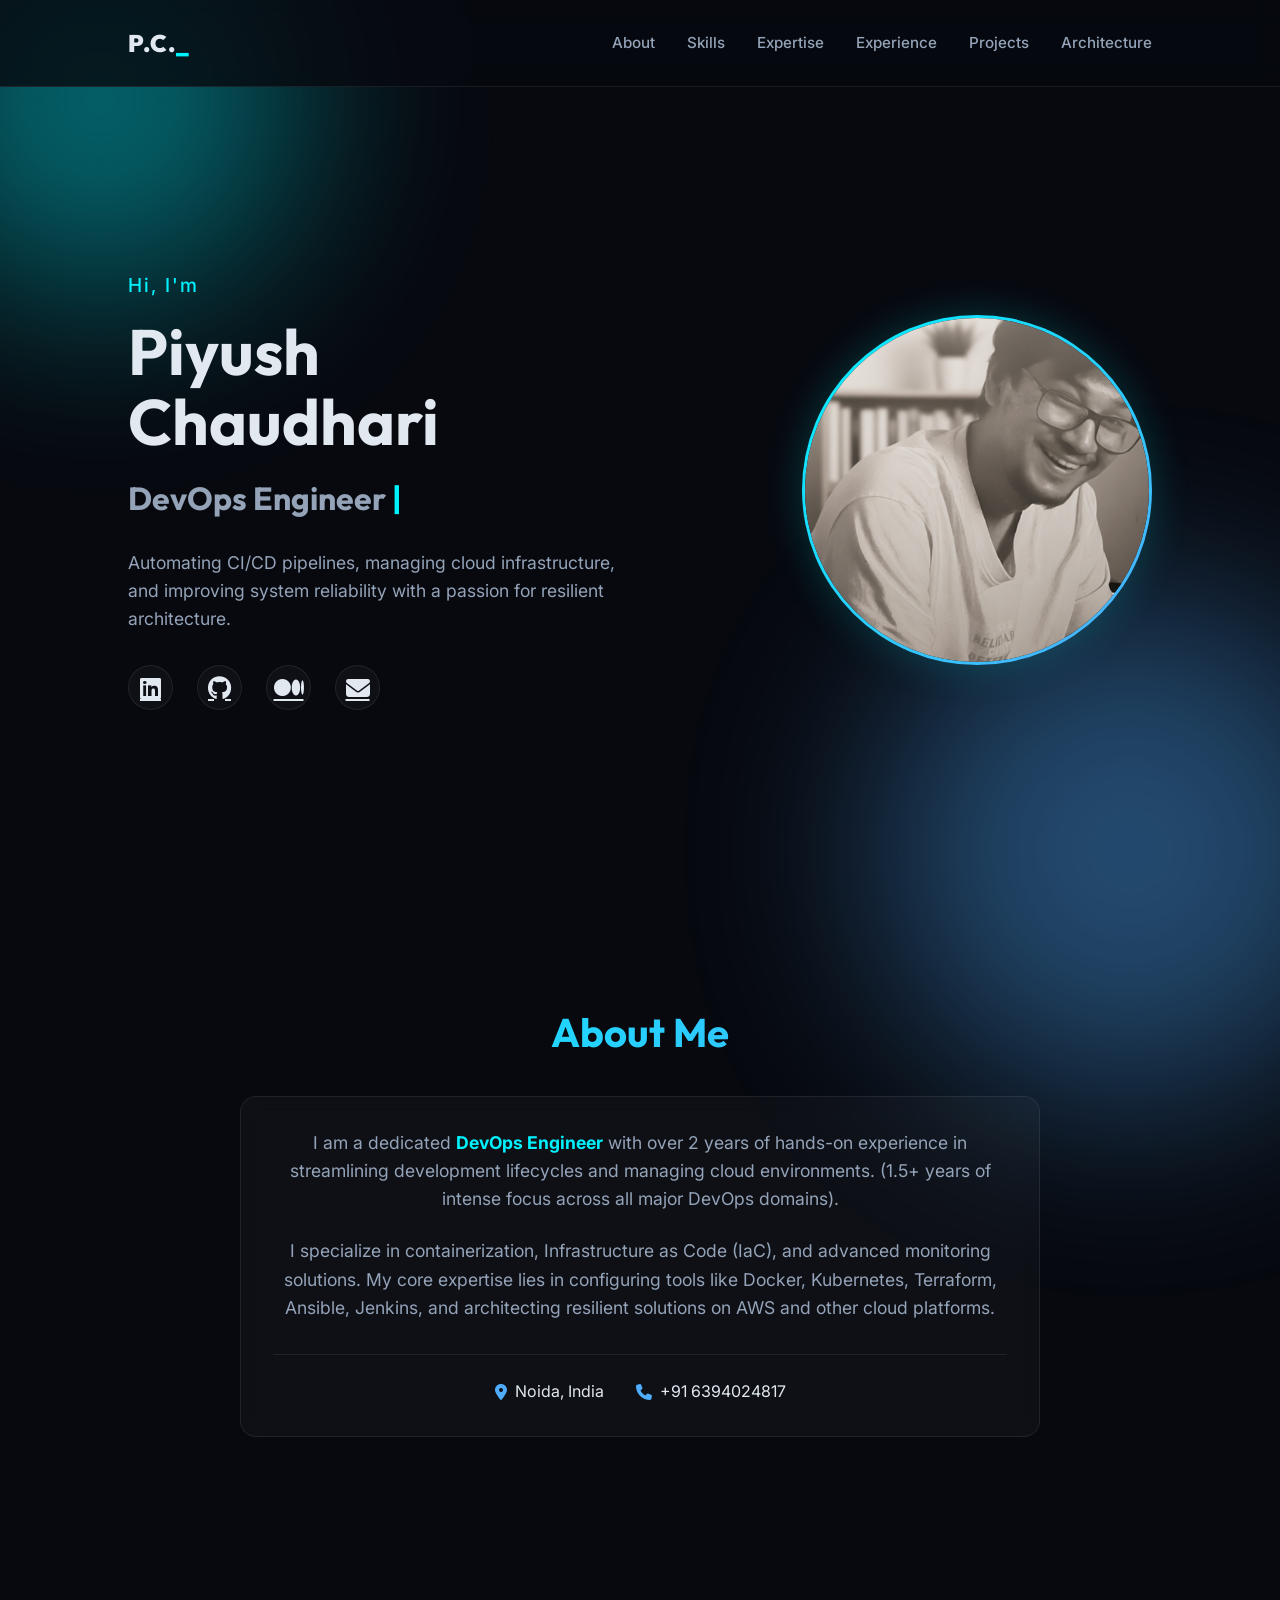
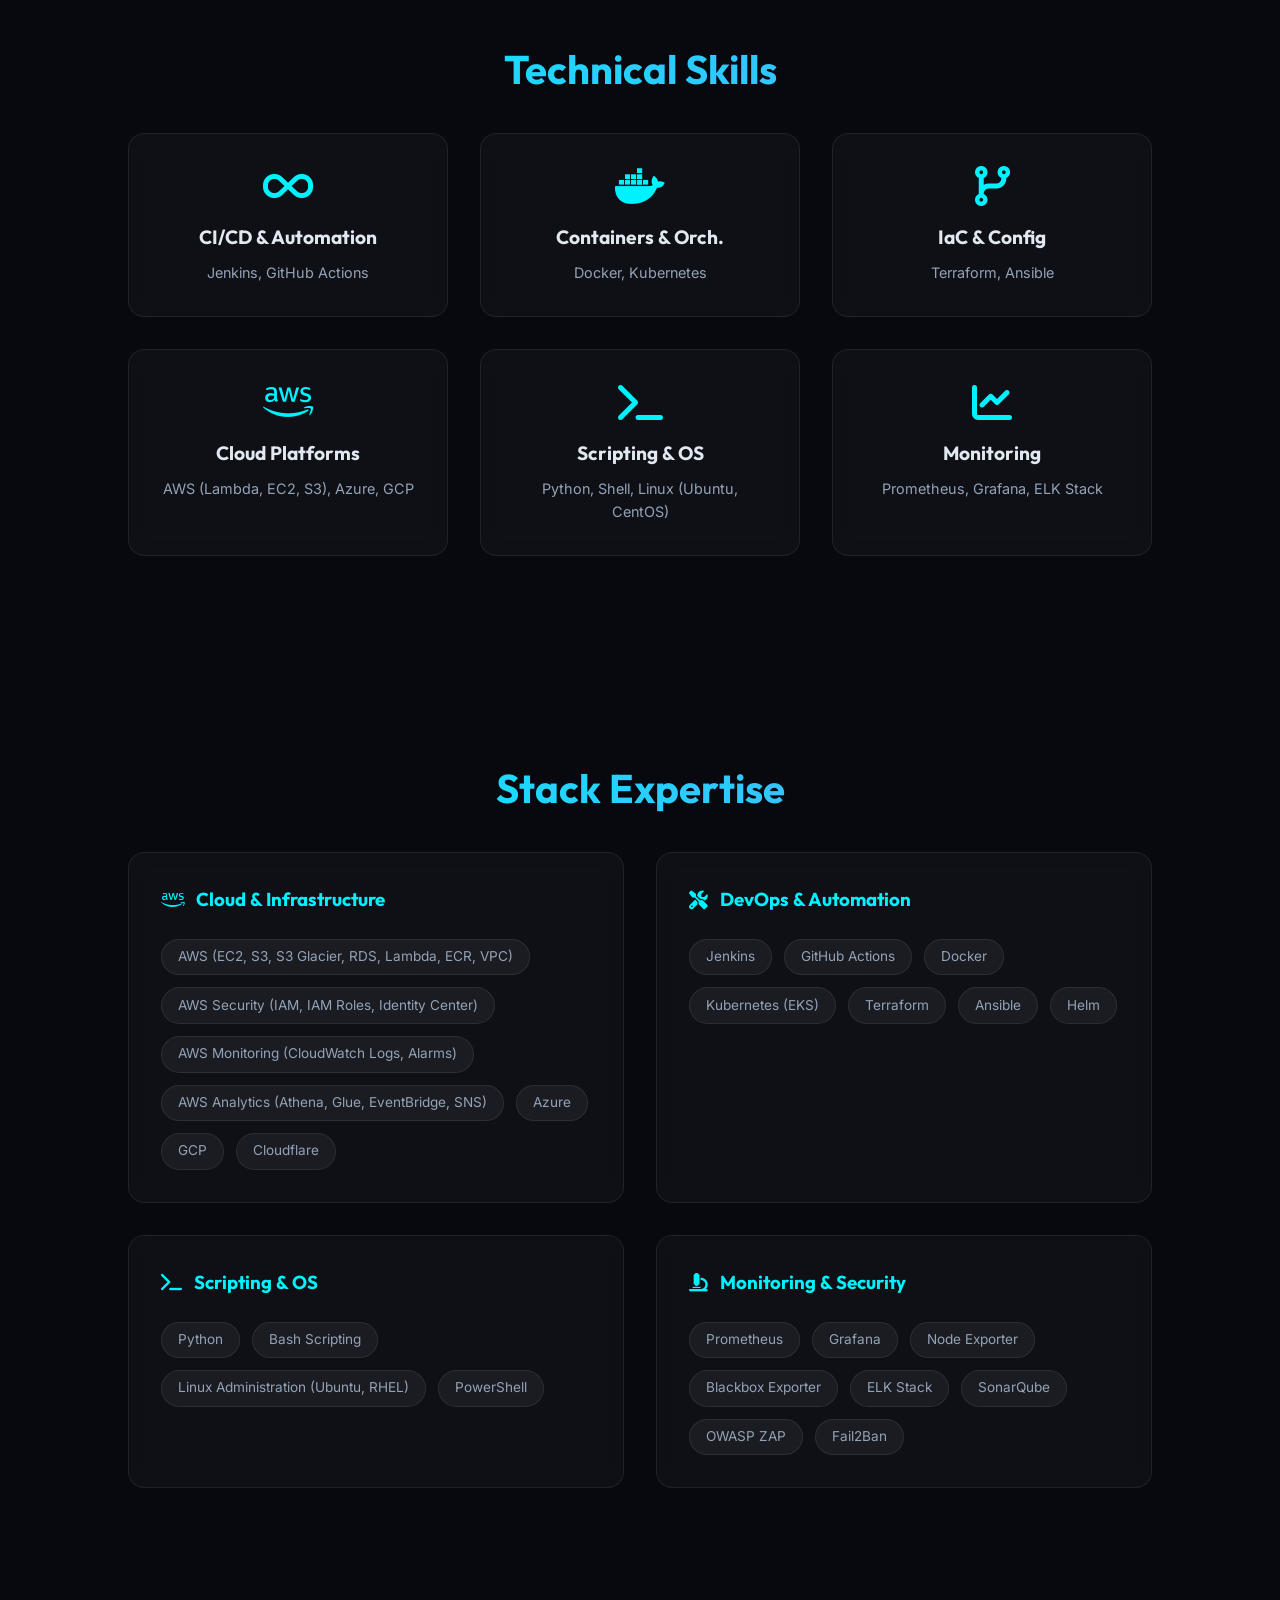
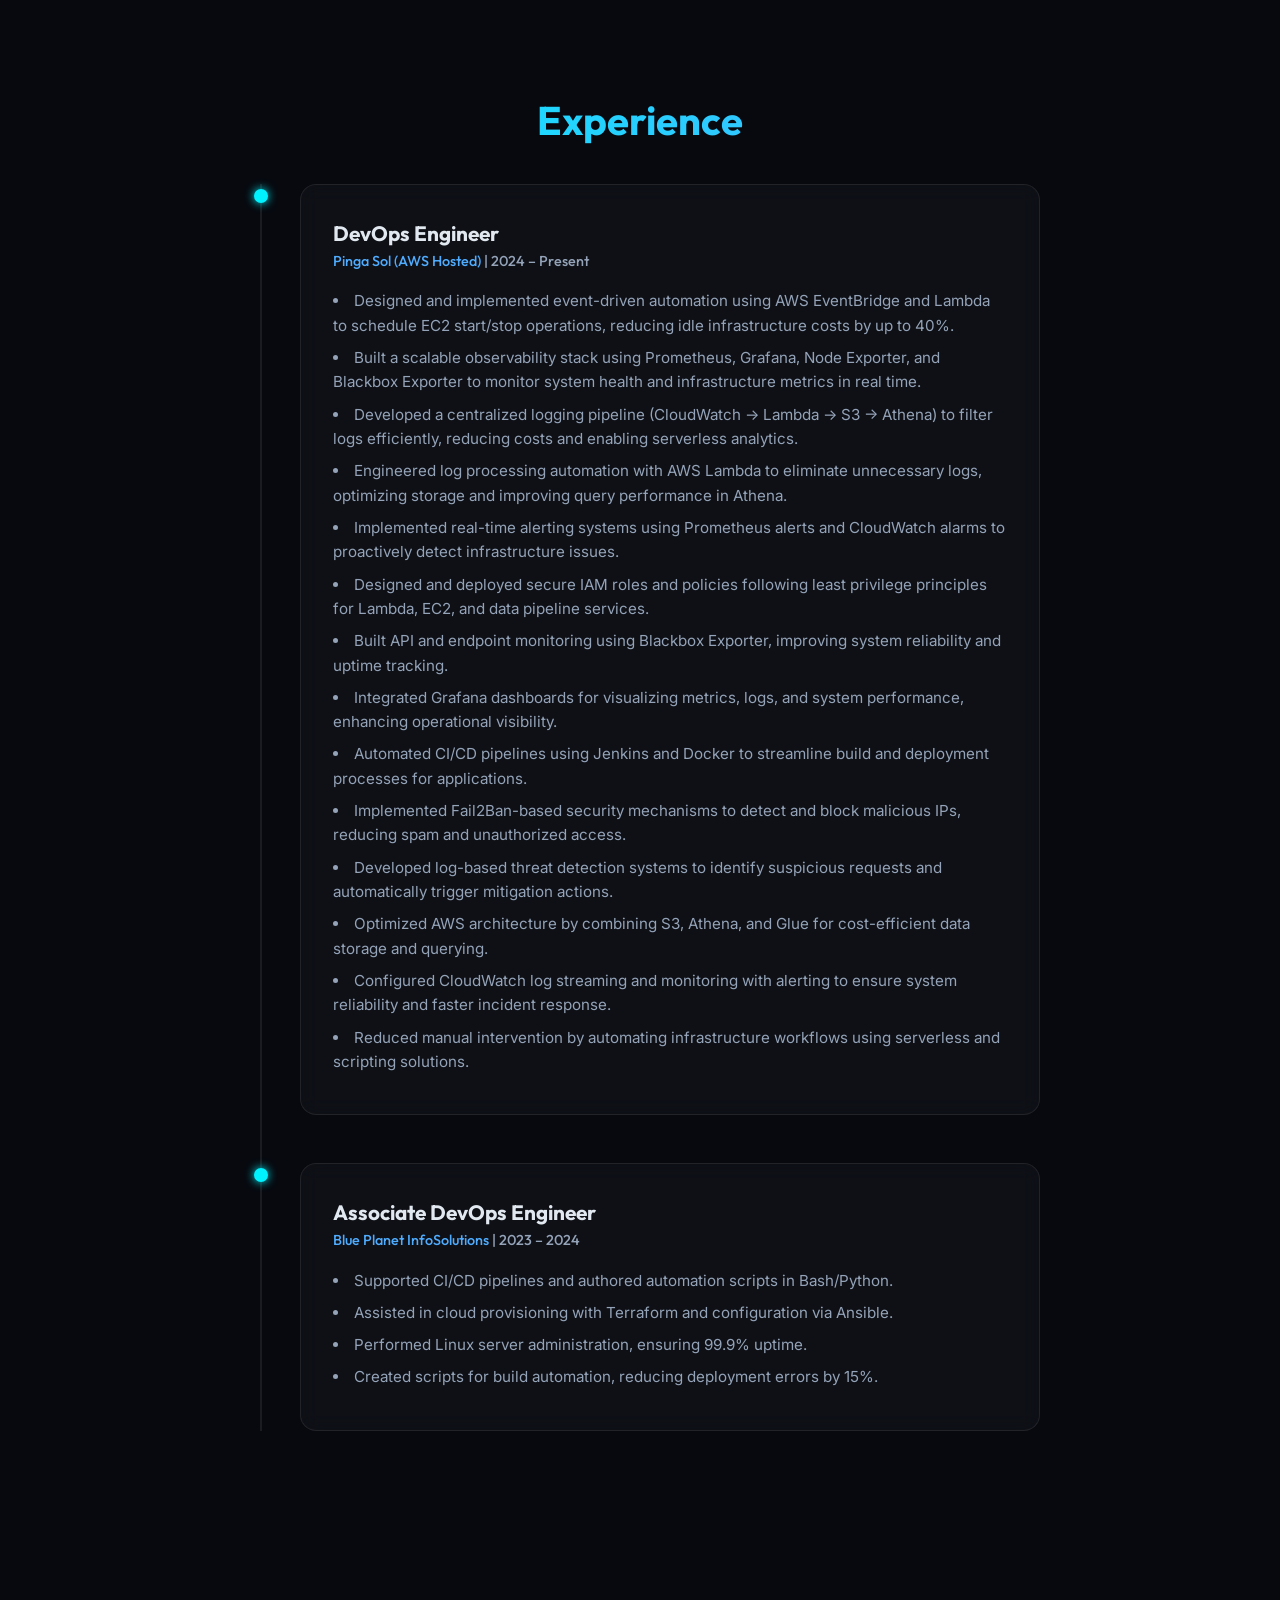
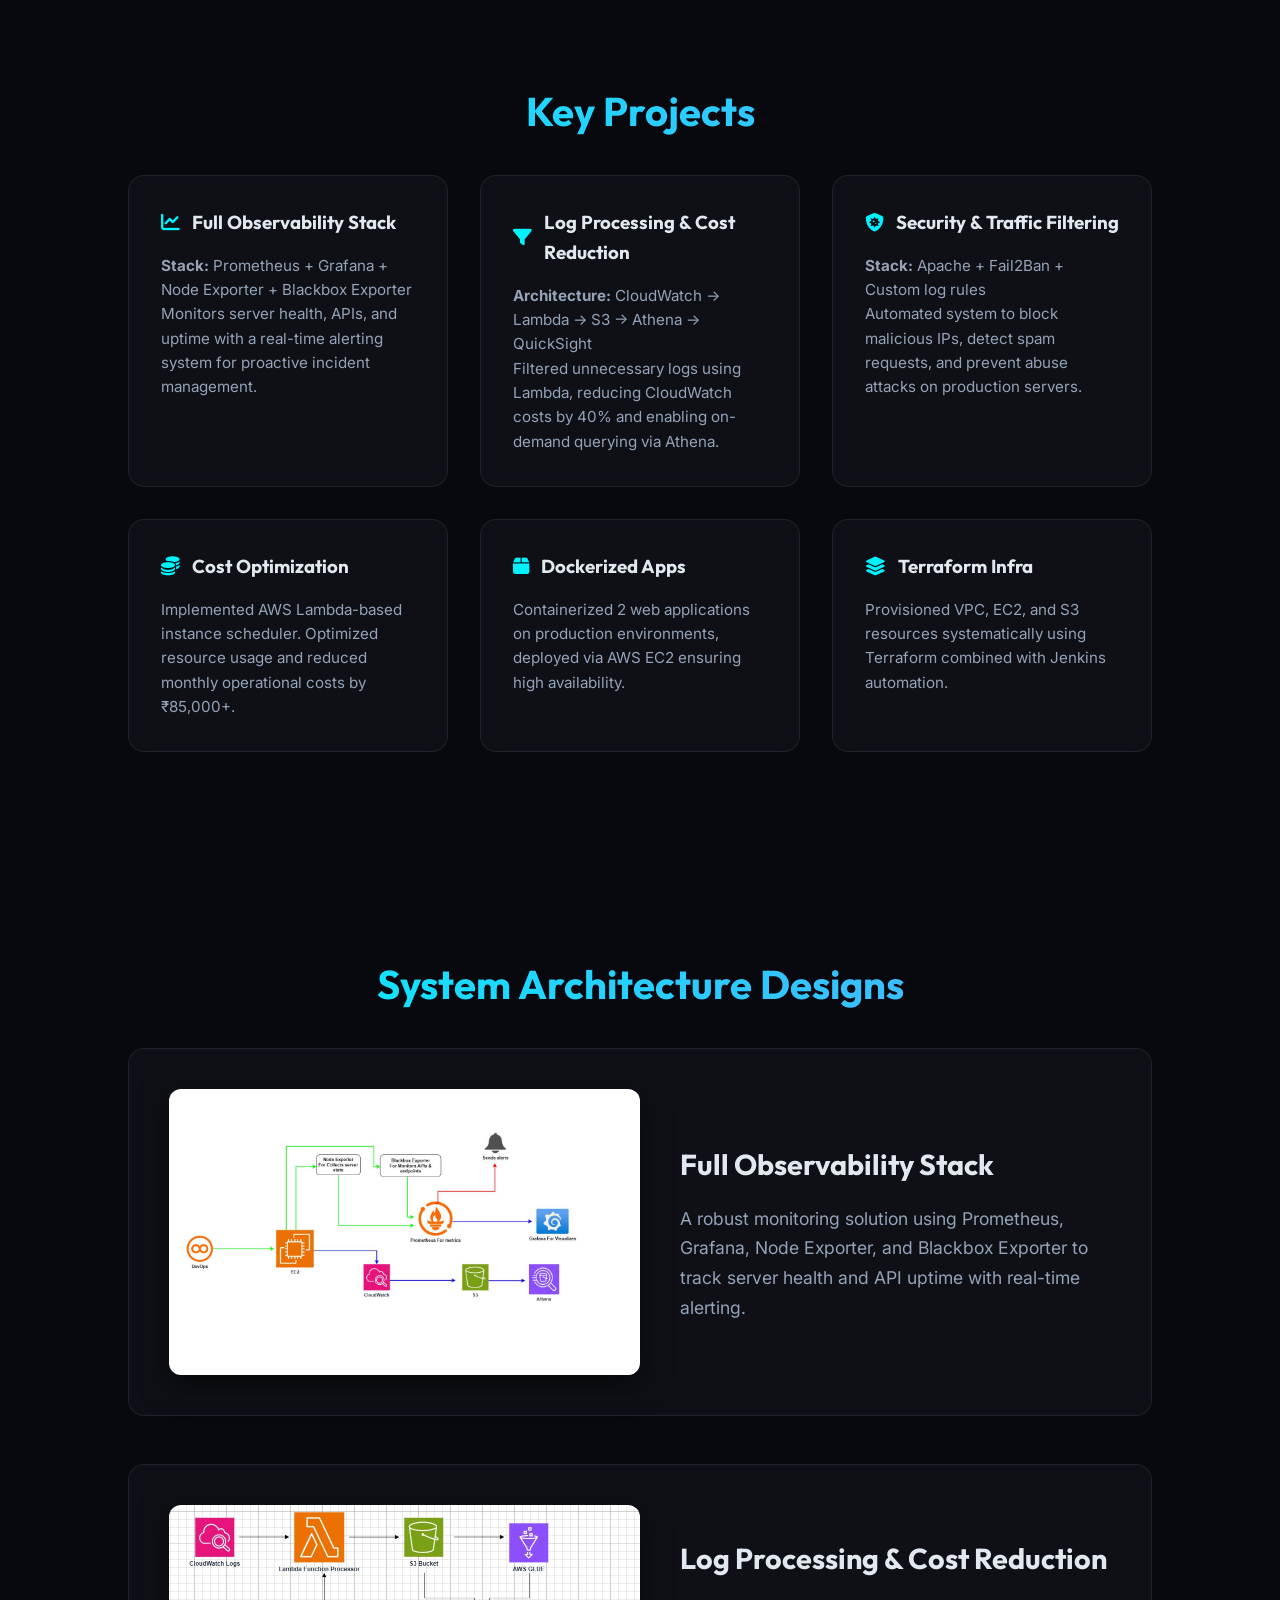
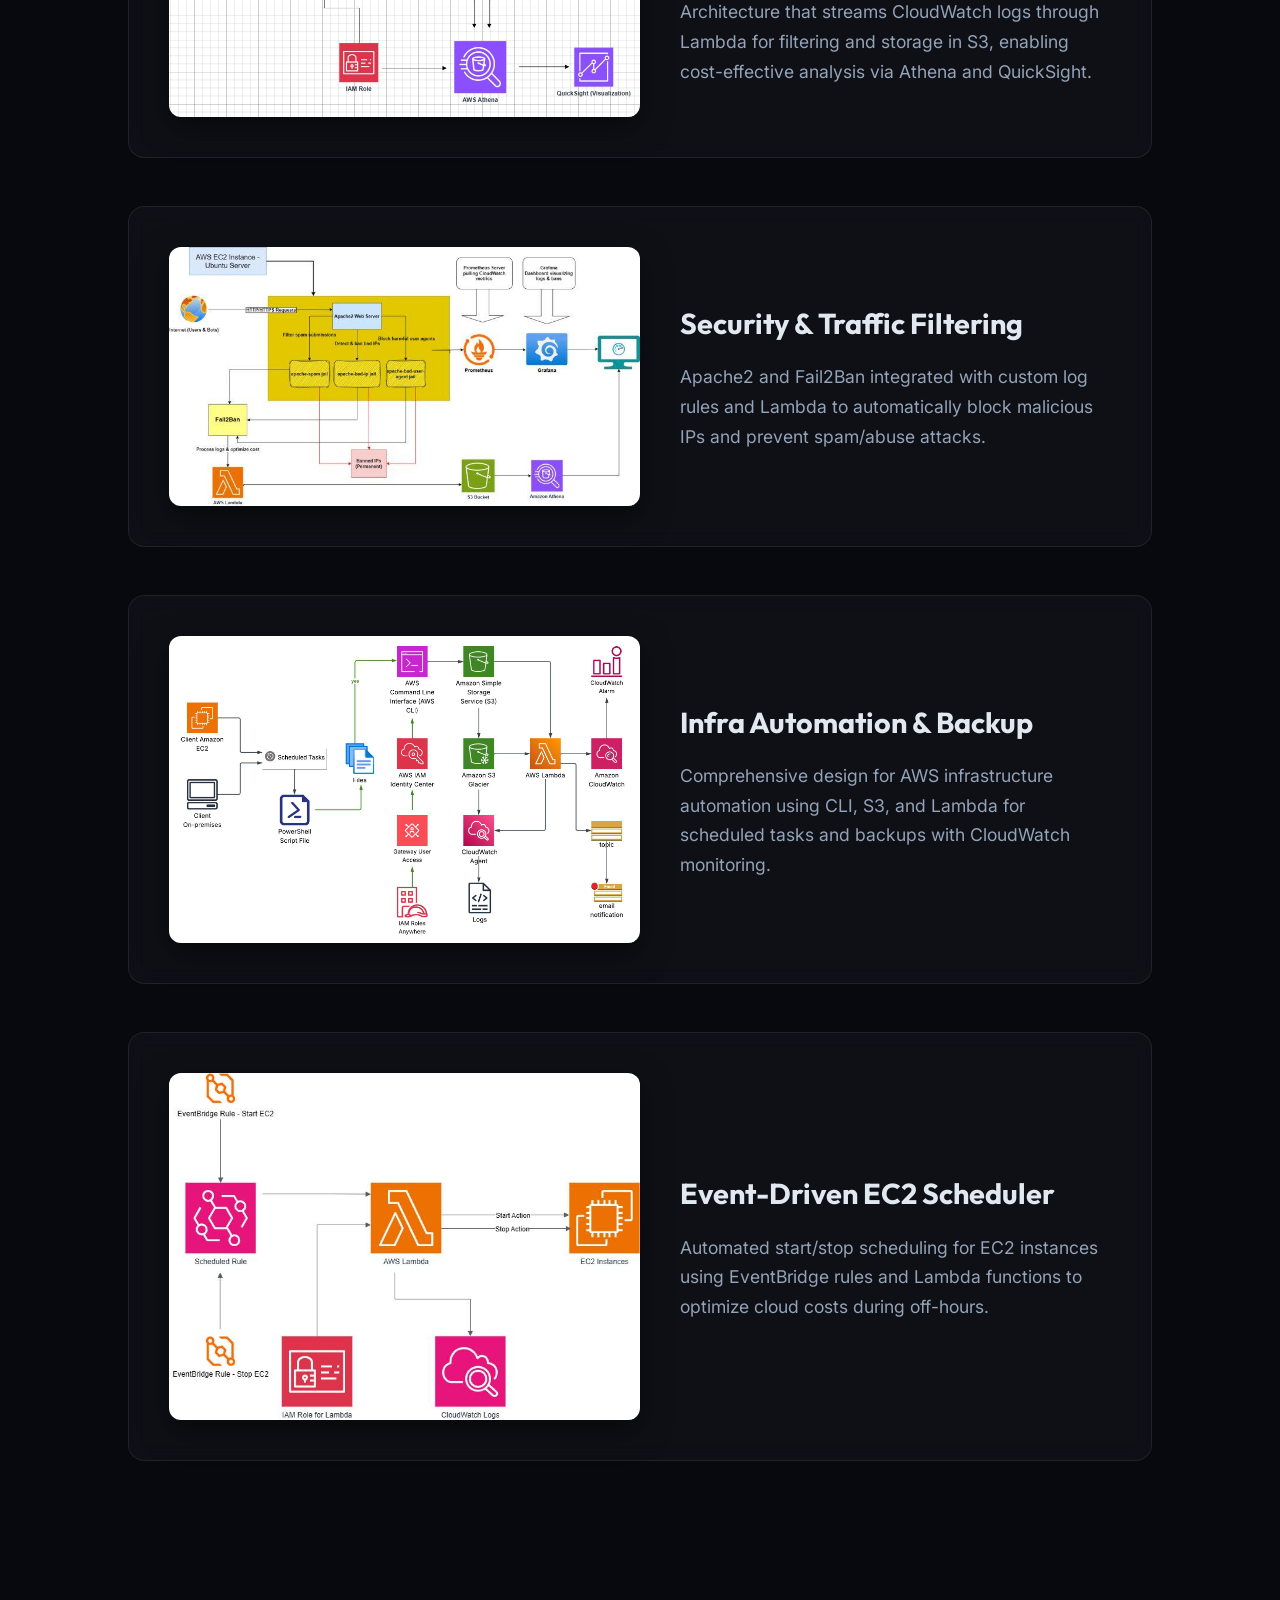
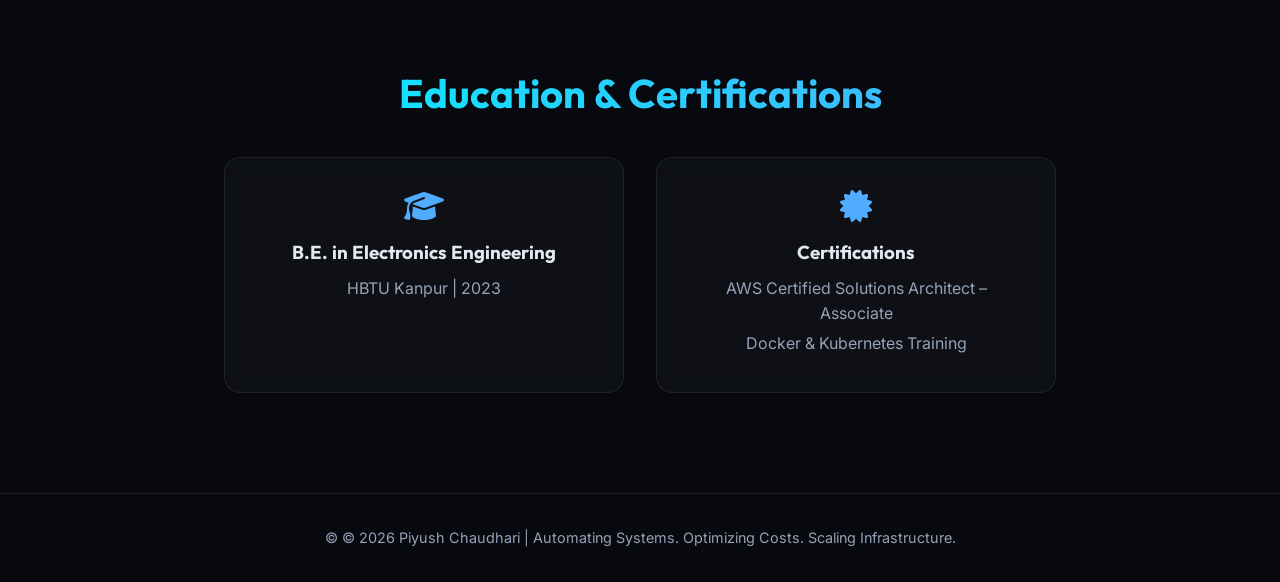
==== index.html @ d6a047ed "Initial portfolio commit - Professional DevOps Portfolio" ====
<!DOCTYPE html>
<html lang="en">

<head>
    <meta charset="UTF-8">
    <meta name="viewport" content="width=device-width, initial-scale=1.0">
    <title>Piyush Chaudhari | DevOps Engineer</title>
    <meta name="description"
        content="Portfolio of Piyush Chaudhari, DevOps Engineer with 2+ years of experience in CI/CD, AWS, Kubernetes, and Automation.">
    <link rel="preconnect" href="https://fonts.googleapis.com">
    <link rel="preconnect" href="https://fonts.gstatic.com" crossorigin>
    <link
        href="https://fonts.googleapis.com/css2?family=Inter:wght@300;400;500;600&family=Outfit:wght@400;700;900&display=swap"
        rel="stylesheet">
    <link rel="stylesheet" href="https://cdnjs.cloudflare.com/ajax/libs/font-awesome/6.4.0/css/all.min.css">
    <link rel="stylesheet" href="style.css?v=1.1">
</head>

<body>
    <div class="blob blob-1"></div>
    <div class="blob blob-2"></div>

    <nav class="navbar">
        <div class="nav-content">
            <a href="#home" class="logo">P.C.<span>_</span></a>
            <ul class="nav-links">
                <li><a href="#about">About</a></li>
                <li><a href="#skills">Skills</a></li>
                <li><a href="#expertise">Expertise</a></li>
                <li><a href="#experience">Experience</a></li>
                <li><a href="#projects">Projects</a></li>
                <li><a href="#architecture">Architecture</a></li>
            </ul>
        </div>
    </nav>

    <main>
        <!-- Hero Section -->
        <section id="home" class="hero fade-in">
            <div class="hero-content">
                <p class="greeting">Hi, I'm</p>
                <h1 class="name">Piyush Chaudhari</h1>
                <h2 class="title">DevOps Engineer <span class="cursor">|</span></h2>
                <p class="summary">Automating CI/CD pipelines, managing cloud infrastructure, and improving system
                    reliability with a passion for resilient architecture.</p>

                <div class="social-links">
                    <a href="https://www.linkedin.com/in/piyush-chaudhari-936283208" target="_blank"
                        aria-label="LinkedIn"><i class="fab fa-linkedin"></i></a>
                    <a href="https://github.com/piyushpc" target="_blank" aria-label="GitHub"><i
                            class="fab fa-github"></i></a>
                    <a href="https://medium.com/@piyush.chaudhari_35115" target="_blank" aria-label="Medium"><i
                            class="fab fa-medium"></i></a>
                    <a href="mailto:chaudharypiyush955@gmail.com" aria-label="Email"><i class="fas fa-envelope"></i></a>
                </div>
            </div>
            <div class="hero-image">
                <img src="assets/pp.png" alt="Piyush Chaudhari Profile Avatar">
            </div>
        </section>

        <!-- About Section -->
        <section id="about" class="about section-padding slide-up">
            <h2 class="section-title">About Me</h2>
            <div class="glass-card about-card">
                <p>I am a dedicated <strong>DevOps Engineer</strong> with over 2 years of hands-on experience in
                    streamlining development lifecycles and managing cloud environments. (1.5+ years of intense focus
                    across all major DevOps domains).</p>
                <p>I specialize in containerization, Infrastructure as Code (IaC), and advanced monitoring solutions. My
                    core expertise lies in configuring tools like Docker, Kubernetes, Terraform, Ansible, Jenkins, and
                    architecting resilient solutions on AWS and other cloud platforms.</p>
                <div class="contact-info">
                    <span><i class="fas fa-map-marker-alt"></i> Noida, India</span>
                    <span><i class="fas fa-phone"></i> +91 6394024817</span>
                </div>
            </div>
        </section>

        <!-- Skills Section -->
        <section id="skills" class="skills section-padding slide-up">
            <h2 class="section-title">Technical Skills</h2>
            <div class="skills-grid">
                <div class="glass-card skill-card">
                    <i class="fas fa-infinity skill-icon"></i>
                    <h3>CI/CD & Automation</h3>
                    <p>Jenkins, GitHub Actions</p>
                </div>
                <div class="glass-card skill-card">
                    <i class="fab fa-docker skill-icon"></i>
                    <h3>Containers & Orch.</h3>
                    <p>Docker, Kubernetes</p>
                </div>
                <div class="glass-card skill-card">
                    <i class="fas fa-code-branch skill-icon"></i>
                    <h3>IaC & Config</h3>
                    <p>Terraform, Ansible</p>
                </div>
                <div class="glass-card skill-card">
                    <i class="fab fa-aws skill-icon"></i>
                    <h3>Cloud Platforms</h3>
                    <p>AWS (Lambda, EC2, S3), Azure, GCP</p>
                </div>
                <div class="glass-card skill-card">
                    <i class="fas fa-terminal skill-icon"></i>
                    <h3>Scripting & OS</h3>
                    <p>Python, Shell, Linux (Ubuntu, CentOS)</p>
                </div>
                <div class="glass-card skill-card">
                    <i class="fas fa-chart-line skill-icon"></i>
                    <h3>Monitoring</h3>
                    <p>Prometheus, Grafana, ELK Stack</p>
                </div>
            </div>
        </section>

        <!-- Stack Expertise Section -->
        <section id="expertise" class="expertise section-padding slide-up">
            <h2 class="section-title">Stack Expertise</h2>
            <div class="expertise-container">
                <div class="glass-card expertise-category">
                    <h3><i class="fab fa-aws"></i> Cloud & Infrastructure</h3>
                    <div class="tech-tags">
                        <span>AWS (EC2, S3, S3 Glacier, RDS, Lambda, ECR, VPC)</span>
                        <span>AWS Security (IAM, IAM Roles, Identity Center)</span>
                        <span>AWS Monitoring (CloudWatch Logs, Alarms)</span>
                        <span>AWS Analytics (Athena, Glue, EventBridge, SNS)</span>
                        <span>Azure</span>
                        <span>GCP</span>
                        <span>Cloudflare</span>
                    </div>
                </div>
                <div class="glass-card expertise-category">
                    <h3><i class="fas fa-tools"></i> DevOps & Automation</h3>
                    <div class="tech-tags">
                        <span>Jenkins</span>
                        <span>GitHub Actions</span>
                        <span>Docker</span>
                        <span>Kubernetes (EKS)</span>
                        <span>Terraform</span>
                        <span>Ansible</span>
                        <span>Helm</span>
                    </div>
                </div>
                <div class="glass-card expertise-category">
                    <h3><i class="fas fa-terminal"></i> Scripting & OS</h3>
                    <div class="tech-tags">
                        <span>Python</span>
                        <span>Bash Scripting</span>
                        <span>Linux Administration (Ubuntu, RHEL)</span>
                        <span>PowerShell</span>
                    </div>
                </div>
                <div class="glass-card expertise-category">
                    <h3><i class="fas fa-microscope"></i> Monitoring & Security</h3>
                    <div class="tech-tags">
                        <span>Prometheus</span>
                        <span>Grafana</span>
                        <span>Node Exporter</span>
                        <span>Blackbox Exporter</span>
                        <span>ELK Stack</span>
                        <span>SonarQube</span>
                        <span>OWASP ZAP</span>
                        <span>Fail2Ban</span>
                    </div>
                </div>
            </div>
        </section>

        <!-- Experience Section -->
        <section id="experience" class="experience section-padding slide-up">
            <h2 class="section-title">Experience</h2>
            <div class="timeline">
                <div class="timeline-item">
                    <div class="timeline-dot"></div>
                    <div class="glass-card timeline-content">
                        <h3>DevOps Engineer</h3>
                        <h4>Pinga Sol (AWS Hosted) <span>| 2024 – Present</span></h4>
                        <ul>
                            <li>Designed and implemented event-driven automation using AWS EventBridge and Lambda to
                                schedule EC2 start/stop operations, reducing idle infrastructure costs by up to 40%.
                            </li>
                            <li>Built a scalable observability stack using Prometheus, Grafana, Node Exporter, and
                                Blackbox Exporter to monitor system health and infrastructure metrics in real time.</li>
                            <li>Developed a centralized logging pipeline (CloudWatch → Lambda → S3 → Athena) to filter
                                logs efficiently, reducing costs and enabling serverless analytics.</li>
                            <li>Engineered log processing automation with AWS Lambda to eliminate unnecessary logs,
                                optimizing storage and improving query performance in Athena.</li>
                            <li>Implemented real-time alerting systems using Prometheus alerts and CloudWatch alarms to
                                proactively detect infrastructure issues.</li>
                            <li>Designed and deployed secure IAM roles and policies following least privilege principles
                                for Lambda, EC2, and data pipeline services.</li>
                            <li>Built API and endpoint monitoring using Blackbox Exporter, improving system reliability
                                and uptime tracking.</li>
                            <li>Integrated Grafana dashboards for visualizing metrics, logs, and system performance,
                                enhancing operational visibility.</li>
                            <li>Automated CI/CD pipelines using Jenkins and Docker to streamline build and deployment
                                processes for applications.</li>
                            <li>Implemented Fail2Ban-based security mechanisms to detect and block malicious IPs,
                                reducing spam and unauthorized access.</li>
                            <li>Developed log-based threat detection systems to identify suspicious requests and
                                automatically trigger mitigation actions.</li>
                            <li>Optimized AWS architecture by combining S3, Athena, and Glue for cost-efficient data
                                storage and querying.</li>
                            <li>Configured CloudWatch log streaming and monitoring with alerting to ensure system
                                reliability and faster incident response.</li>
                            <li>Reduced manual intervention by automating infrastructure workflows using serverless and
                                scripting solutions.</li>
                        </ul>
                    </div>
                </div>
                <div class="timeline-item">
                    <div class="timeline-dot"></div>
                    <div class="glass-card timeline-content">
                        <h3>Associate DevOps Engineer</h3>
                        <h4>Blue Planet InfoSolutions <span>| 2023 – 2024</span></h4>
                        <ul>
                            <li>Supported CI/CD pipelines and authored automation scripts in Bash/Python.</li>
                            <li>Assisted in cloud provisioning with Terraform and configuration via Ansible.</li>
                            <li>Performed Linux server administration, ensuring 99.9% uptime.</li>
                            <li>Created scripts for build automation, reducing deployment errors by 15%.</li>
                        </ul>
                    </div>
                </div>
            </div>
        </section>

        <!-- Projects Section -->
        <section id="projects" class="projects section-padding slide-up">
            <h2 class="section-title">Key Projects</h2>
            <div class="projects-grid">
                <div class="glass-card project-card">
                    <h3><i class="fas fa-chart-line"></i> Full Observability Stack</h3>
                    <p><strong>Stack:</strong> Prometheus + Grafana + Node Exporter + Blackbox Exporter</p>
                    <p>Monitors server health, APIs, and uptime with a real-time alerting system for proactive incident
                        management.</p>
                </div>
                <div class="glass-card project-card">
                    <h3><i class="fas fa-filter"></i> Log Processing & Cost Reduction</h3>
                    <p><strong>Architecture:</strong> CloudWatch → Lambda → S3 → Athena → QuickSight</p>
                    <p>Filtered unnecessary logs using Lambda, reducing CloudWatch costs by 40% and enabling on-demand
                        querying via Athena.</p>
                </div>
                <div class="glass-card project-card">
                    <h3><i class="fas fa-shield-virus"></i> Security & Traffic Filtering</h3>
                    <p><strong>Stack:</strong> Apache + Fail2Ban + Custom log rules</p>
                    <p>Automated system to block malicious IPs, detect spam requests, and prevent abuse attacks on
                        production servers.</p>
                </div>
                <div class="glass-card project-card">
                    <h3><i class="fas fa-coins"></i> Cost Optimization</h3>
                    <p>Implemented AWS Lambda-based instance scheduler. Optimized resource usage and reduced monthly
                        operational costs by ₹85,000+.</p>
                </div>
                <div class="glass-card project-card">
                    <h3><i class="fas fa-box"></i> Dockerized Apps</h3>
                    <p>Containerized 2 web applications on production environments, deployed via AWS EC2 ensuring high
                        availability.</p>
                </div>
                <div class="glass-card project-card">
                    <h3><i class="fas fa-layer-group"></i> Terraform Infra</h3>
                    <p>Provisioned VPC, EC2, and S3 resources systematically using Terraform combined with Jenkins
                        automation.</p>
                </div>
            </div>
        </section>

        <!-- Architecture Section -->
        <section id="architecture" class="architecture section-padding slide-up">
            <h2 class="section-title">System Architecture Designs</h2>
            <div class="architecture-grid">
                <div class="glass-card arch-card">
                    <img src="assets/observability-stack-arch.jpeg" alt="Full Observability Stack" class="arch-img">
                    <div class="arch-info">
                        <h3>Full Observability Stack</h3>
                        <p>A robust monitoring solution using Prometheus, Grafana, Node Exporter, and Blackbox Exporter
                            to track server health and API uptime with real-time alerting.</p>
                    </div>
                </div>
                <div class="glass-card arch-card">
                    <img src="assets/log-pipeline-arch.jpeg" alt="Log Processing Pipeline" class="arch-img">
                    <div class="arch-info">
                        <h3>Log Processing & Cost Reduction</h3>
                        <p>Architecture that streams CloudWatch logs through Lambda for filtering and storage in S3,
                            enabling cost-effective analysis via Athena and QuickSight.</p>
                    </div>
                </div>
                <div class="glass-card arch-card">
                    <img src="assets/security-monitoring-arch.jpeg" alt="Security & Monitoring Architecture"
                        class="arch-img">
                    <div class="arch-info">
                        <h3>Security & Traffic Filtering</h3>
                        <p>Apache2 and Fail2Ban integrated with custom log rules and Lambda to automatically block
                            malicious IPs and prevent spam/abuse attacks.</p>
                    </div>
                </div>
                <div class="glass-card arch-card">
                    <img src="assets/aws-automation-arch.jpeg" alt="AWS Automation Architecture" class="arch-img">
                    <div class="arch-info">
                        <h3>Infra Automation & Backup</h3>
                        <p>Comprehensive design for AWS infrastructure automation using CLI, S3, and Lambda for
                            scheduled tasks and backups with CloudWatch monitoring.</p>
                    </div>
                </div>
                <div class="glass-card arch-card">
                    <img src="assets/ec2-scheduler-arch.jpeg" alt="EC2 Scheduler Architecture" class="arch-img">
                    <div class="arch-info">
                        <h3>Event-Driven EC2 Scheduler</h3>
                        <p>Automated start/stop scheduling for EC2 instances using EventBridge rules and Lambda
                            functions to optimize cloud costs during off-hours.</p>
                    </div>
                </div>
            </div>
        </section>

        <!-- Education Section -->
        <section class="education section-padding slide-up">
            <h2 class="section-title">Education & Certifications</h2>
            <div class="edu-grid">
                <div class="glass-card edu-card">
                    <i class="fas fa-graduation-cap edu-icon"></i>
                    <h3>B.E. in Electronics Engineering</h3>
                    <p>HBTU Kanpur | 2023</p>
                </div>
                <div class="glass-card edu-card">
                    <i class="fas fa-certificate edu-icon"></i>
                    <h3>Certifications</h3>
                    <p>AWS Certified Solutions Architect – Associate</p>
                    <p>Docker & Kubernetes Training</p>
                </div>
            </div>
        </section>
    </main>

    <footer>
        <p>&copy; © 2026 Piyush Chaudhari | Automating Systems. Optimizing Costs. Scaling
            Infrastructure.</p>
    </footer>

    <script src="script.js"></script>
</body>

</html>
---- style.css ----
:root {
    --bg-dark: #07090f;
    --text-primary: #e2e8f0;
    --text-secondary: #94a3b8;
    --accent-glow: #00f2fe;
    --accent-secondary: #4facfe;
    --glass-bg: rgba(255, 255, 255, 0.03);
    --glass-border: rgba(255, 255, 255, 0.08);
    --font-heading: 'Outfit', sans-serif;
    --font-body: 'Inter', sans-serif;
}

* {
    margin: 0;
    padding: 0;
    box-sizing: border-box;
}

html {
    scroll-behavior: smooth;
    overflow-x: hidden;
}

body {
    background-color: var(--bg-dark);
    color: var(--text-primary);
    font-family: var(--font-body);
    line-height: 1.6;
    overflow-x: hidden;
    position: relative;
}

/* Background Animated Blobs */
.blob {
    position: fixed;
    border-radius: 50%;
    filter: blur(100px);
    z-index: -1;
    opacity: 0.4;
    animation: float 10s infinite ease-in-out alternate;
}
.blob-1 {
    width: 400px;
    height: 400px;
    background: var(--accent-glow);
    top: -100px;
    left: -100px;
}
.blob-2 {
    width: 500px;
    height: 500px;
    background: var(--accent-secondary);
    bottom: -200px;
    right: -100px;
    animation-delay: 2s;
}

@keyframes float {
    0% { transform: translate(0, 0); }
    100% { transform: translate(30px, 50px); }
}

/* Typography */
h1, h2, h3, h4 {
    font-family: var(--font-heading);
}

.section-title {
    font-size: 2.5rem;
    margin-bottom: 2rem;
    text-align: center;
    background: linear-gradient(90deg, var(--accent-glow), var(--accent-secondary));
    -webkit-background-clip: text;
    -webkit-text-fill-color: transparent;
    font-weight: 700;
}

/* Utility Classes */
.section-padding {
    padding: 100px 10%;
}
.glass-card {
    background: var(--glass-bg);
    backdrop-filter: blur(10px);
    -webkit-backdrop-filter: blur(10px);
    border: 1px solid var(--glass-border);
    border-radius: 16px;
    padding: 2rem;
    transition: transform 0.3s ease, box-shadow 0.3s ease, border-color 0.3s ease;
}
.glass-card:hover {
    transform: translateY(-5px);
    box-shadow: 0 10px 30px -10px rgba(0, 242, 254, 0.2);
    border-color: rgba(0, 242, 254, 0.3);
}

/* Navigation */
.navbar {
    position: fixed;
    top: 0;
    width: 100%;
    padding: 1.5rem 10%;
    z-index: 1000;
    background: rgba(7, 9, 15, 0.8);
    backdrop-filter: blur(10px);
    border-bottom: 1px solid var(--glass-border);
}
.nav-content {
    display: flex;
    justify-content: space-between;
    align-items: center;
}
.logo {
    font-family: var(--font-heading);
    font-size: 1.5rem;
    font-weight: 900;
    color: var(--text-primary);
    text-decoration: none;
    letter-spacing: 1px;
}
.logo span {
    color: var(--accent-glow);
    animation: blink 1s infinite step-end;
}
@keyframes blink { 50% { opacity: 0; } }

.nav-links {
    list-style: none;
    display: flex;
    gap: 2rem;
}
.nav-links a {
    color: var(--text-secondary);
    text-decoration: none;
    font-weight: 500;
    transition: color 0.3s;
    font-size: 0.95rem;
}
.nav-links a:hover {
    color: var(--accent-glow);
}

/* Hero Section */
.hero {
    min-height: 100vh;
    display: flex;
    align-items: center;
    justify-content: space-between;
    padding: 0 10%;
    padding-top: 80px;
}
.hero-content {
    max-width: 500px;
    flex: 1;
}
.greeting {
    color: var(--accent-glow);
    font-size: 1.2rem;
    margin-bottom: 1rem;
    font-weight: 500;
    letter-spacing: 2px;
}
.name {
    font-size: 4rem;
    line-height: 1.1;
    margin-bottom: 1rem;
    color: var(--text-primary);
}
.title {
    font-size: 2rem;
    color: var(--text-secondary);
    margin-bottom: 1.5rem;
}
.title .cursor {
    color: var(--accent-glow);
    animation: blink 1s infinite;
}
.summary {
    color: var(--text-secondary);
    font-size: 1.1rem;
    margin-bottom: 2rem;
}
.social-links {
    display: flex;
    gap: 1.5rem;
}
.social-links a {
    color: var(--text-primary);
    font-size: 1.5rem;
    transition: all 0.3s ease;
    width: 45px;
    height: 45px;
    display: flex;
    align-items: center;
    justify-content: center;
    border-radius: 50%;
    background: var(--glass-bg);
    border: 1px solid var(--glass-border);
}
.social-links a:hover {
    color: var(--bg-dark);
    background: var(--accent-glow);
    box-shadow: 0 0 20px rgba(0, 242, 254, 0.4);
    transform: translateY(-3px);
}
.hero-image {
    position: relative;
    width: 350px;
    height: 350px;
    min-width: 350px;
    flex-shrink: 0;
    aspect-ratio: 1 / 1;
}
.hero-image img {
    width: 100%;
    height: 100%;
    display: block;
    object-fit: cover;
    border-radius: 50%;
    border: 3px solid transparent;
    background: linear-gradient(var(--bg-dark), var(--bg-dark)) padding-box,
                linear-gradient(135deg, var(--accent-glow), var(--accent-secondary)) border-box;
    box-shadow: 0 0 40px rgba(0, 242, 254, 0.2);
    animation: float-img 6s infinite ease-in-out;
}
@keyframes float-img {
    0%, 100% { transform: translateY(0); }
    50% { transform: translateY(-15px); }
}

/* About Section */
.about-card {
    max-width: 800px;
    margin: 0 auto;
    text-align: center;
}
.about-card p {
    color: var(--text-secondary);
    margin-bottom: 1.5rem;
    font-size: 1.1rem;
}
.about-card strong {
    color: var(--accent-glow);
}
.contact-info {
    display: flex;
    justify-content: center;
    gap: 2rem;
    margin-top: 2rem;
    padding-top: 1.5rem;
    border-top: 1px solid var(--glass-border);
}
.contact-info span {
    display: flex;
    align-items: center;
    gap: 0.5rem;
    color: var(--text-primary);
}
.contact-info i {
    color: var(--accent-secondary);
}

/* Skills Section */
.skills-grid {
    display: grid;
    grid-template-columns: repeat(auto-fit, minmax(280px, 1fr));
    gap: 2rem;
}
.skill-card {
    text-align: center;
}
.skill-icon {
    font-size: 2.5rem;
    color: var(--accent-glow);
    margin-bottom: 1rem;
}
.skill-card h3 {
    margin-bottom: 0.5rem;
    font-size: 1.2rem;
}
.skill-card p {
    color: var(--text-secondary);
    font-size: 0.9rem;
}

/* Experience Timeline */
.timeline {
    position: relative;
    max-width: 800px;
    margin: 0 auto;
}
.timeline::before {
    content: '';
    position: absolute;
    top: 0;
    left: 20px;
    height: 100%;
    width: 2px;
    background: var(--glass-border);
}
.timeline-item {
    position: relative;
    margin-bottom: 3rem;
    padding-left: 60px;
}
.timeline-dot {
    position: absolute;
    left: 14px;
    top: 5px;
    width: 14px;
    height: 14px;
    border-radius: 50%;
    background: var(--accent-glow);
    box-shadow: 0 0 10px var(--accent-glow);
}
.timeline-content h3 {
    color: var(--text-primary);
    font-size: 1.3rem;
}
.timeline-content h4 {
    color: var(--accent-secondary);
    font-size: 0.9rem;
    margin-bottom: 1rem;
    font-weight: 500;
}
.timeline-content h4 span {
    color: var(--text-secondary);
}
.timeline-content ul {
    list-style-position: inside;
    color: var(--text-secondary);
}
.timeline-content li {
    margin-bottom: 0.5rem;
    font-size: 0.95rem;
}

/* Projects Section */
.projects-grid {
    display: grid;
    grid-template-columns: repeat(auto-fit, minmax(300px, 1fr));
    gap: 2rem;
}
.project-card h3 {
    display: flex;
    align-items: center;
    gap: 0.75rem;
    margin-bottom: 1rem;
    color: var(--text-primary);
}
.project-card h3 i {
    color: var(--accent-glow);
}
.project-card p {
    color: var(--text-secondary);
    font-size: 0.95rem;
}

/* Education Section */
.edu-grid {
    display: flex;
    justify-content: center;
    gap: 2rem;
    flex-wrap: wrap;
}
.edu-card {
    flex: 1;
    min-width: 300px;
    max-width: 400px;
    text-align: center;
}
.edu-icon {
    font-size: 2rem;
    color: var(--accent-secondary);
    margin-bottom: 1rem;
}
.edu-card h3 {
    margin-bottom: 0.5rem;
}
.edu-card p {
    color: var(--text-secondary);
    margin-bottom: 0.25rem;
}

/* Footer */
footer {
    text-align: center;
    padding: 2rem;
    border-top: 1px solid var(--glass-border);
    color: var(--text-secondary);
    font-size: 0.9rem;
}
footer i {
    color: #ff4757;
}

/* Stack Expertise */
.expertise-container {
    display: grid;
    grid-template-columns: repeat(auto-fit, minmax(400px, 1fr));
    gap: 2rem;
}
.expertise-category h3 {
    margin-bottom: 1.5rem;
    color: var(--accent-glow);
    display: flex;
    align-items: center;
    gap: 0.75rem;
}
.tech-tags {
    display: flex;
    flex-wrap: wrap;
    gap: 0.75rem;
}
.tech-tags span {
    padding: 0.4rem 1rem;
    background: rgba(255, 255, 255, 0.05);
    border: 1px solid var(--glass-border);
    border-radius: 20px;
    font-size: 0.85rem;
    color: var(--text-secondary);
    transition: all 0.3s ease;
}
.tech-tags span:hover {
    background: var(--accent-glow);
    color: var(--bg-dark);
    transform: scale(1.05);
}

/* Architecture Section */
.architecture-grid {
    display: flex;
    flex-direction: column;
    gap: 3rem;
}
.arch-card {
    display: flex;
    gap: 2.5rem;
    align-items: center;
    padding: 2.5rem;
}
.arch-img {
    width: 50%;
    border-radius: 12px;
    box-shadow: 0 10px 30px rgba(0, 0, 0, 0.5);
    cursor: pointer;
    transition: transform 0.3s ease;
}
.arch-img:hover {
    transform: scale(1.02);
}
.arch-info {
    flex: 1;
}
.arch-info h3 {
    font-size: 1.8rem;
    margin-bottom: 1rem;
    color: var(--text-primary);
}
.arch-info p {
    color: var(--text-secondary);
    font-size: 1.1rem;
    line-height: 1.7;
}

@media (max-width: 1000px) {
    .arch-card {
        flex-direction: column;
    }
    .arch-img {
        width: 100%;
    }
}

@media (max-width: 500px) {
    .expertise-container {
        grid-template-columns: 1fr;
    }
}

/* Animations Triggered by Observer */
.fade-in {
    opacity: 0;
    transition: opacity 1s ease-in;
}
.fade-in.visible {
    opacity: 1;
}

.slide-up {
    opacity: 0;
    transform: translateY(40px);
    transition: opacity 0.8s ease-out, transform 0.8s ease-out;
}
.slide-up.visible {
    opacity: 1;
    transform: translateY(0);
}

/* Responsive Design */
@media (max-width: 900px) {
    .hero {
        flex-direction: column-reverse;
        justify-content: center;
        text-align: center;
        gap: 3rem;
    }
    .hero-image img {
        width: 300px;
        height: 300px;
        aspect-ratio: 1 / 1;
    }
    .social-links {
        justify-content: center;
    }
    .nav-links {
        display: none; /* simple mobile approach for now */
    }
}
@media (max-width: 600px) {
    .name { font-size: 2.5rem; }
    .title { font-size: 1.5rem; }
    .section-padding { padding: 60px 5%; }
    .timeline::before { left: 10px; }
    .timeline-item { padding-left: 40px; }
    .timeline-dot { left: 4px; }
}
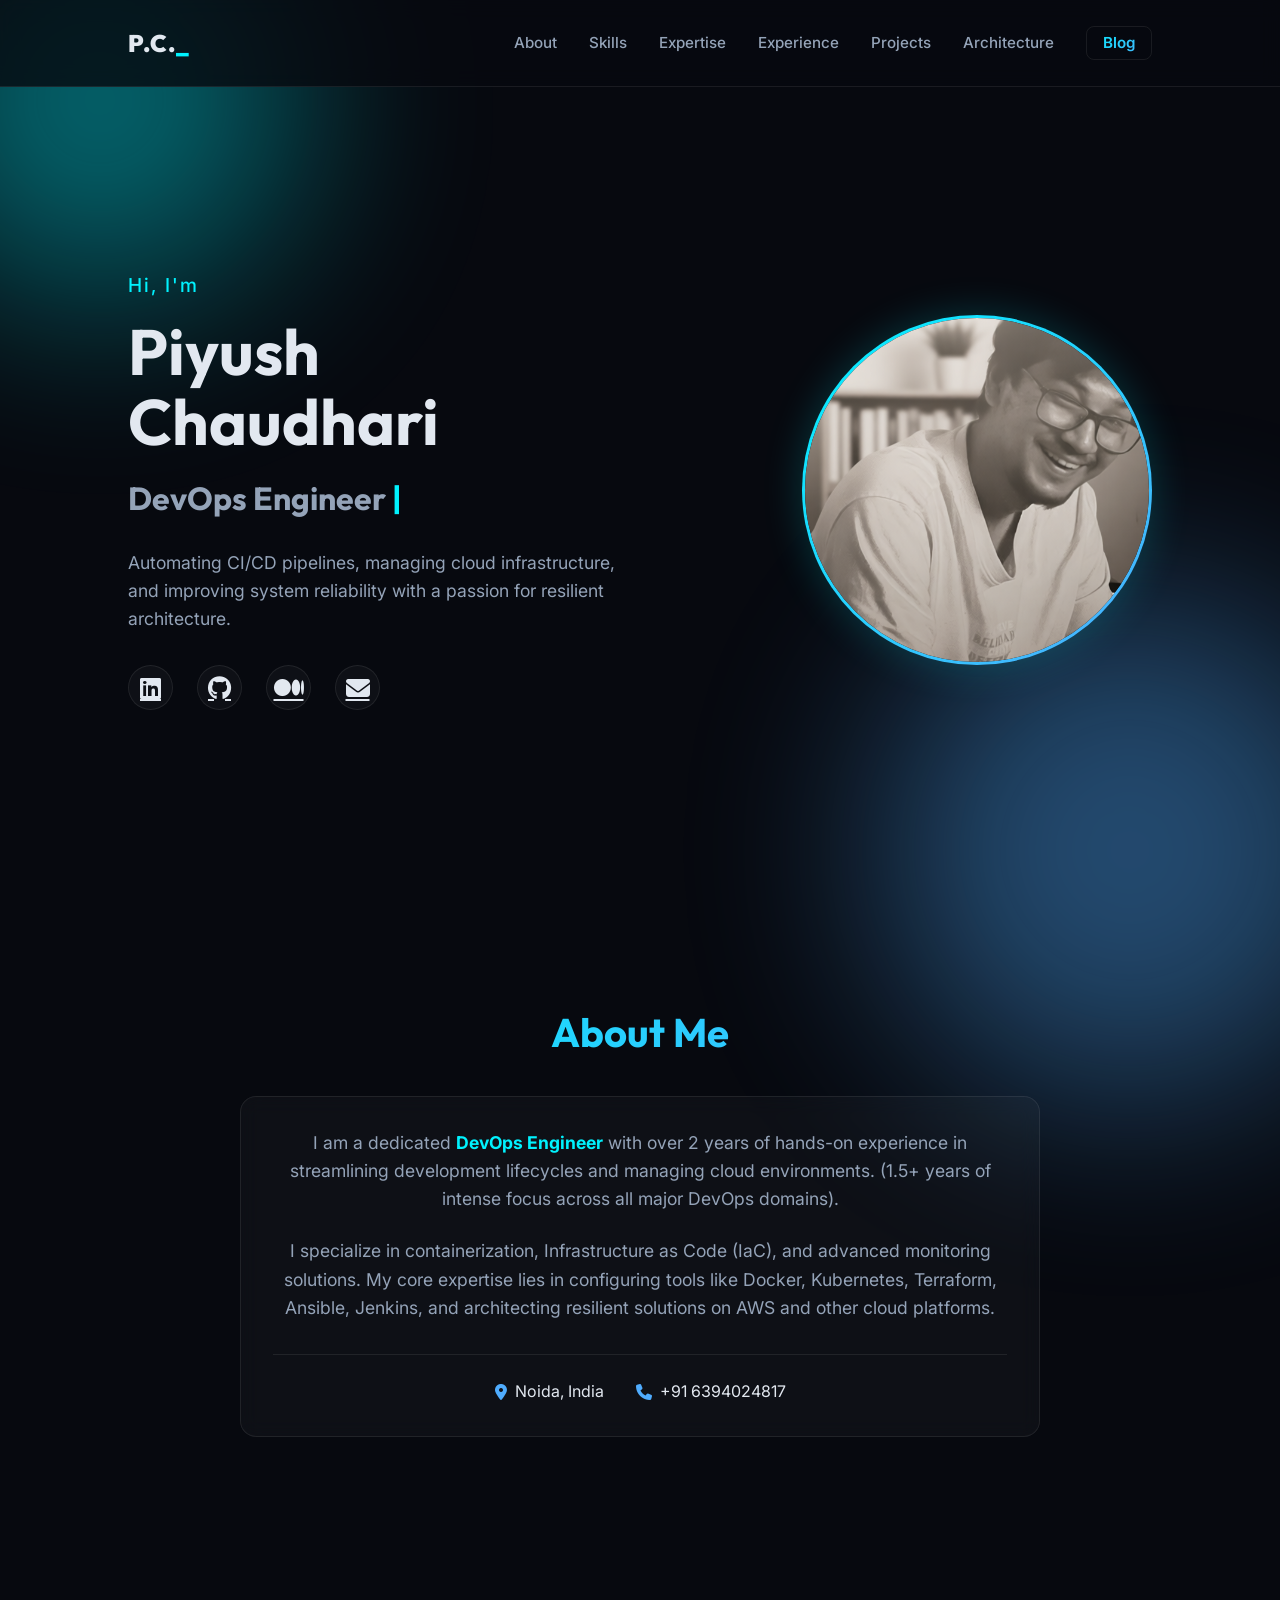
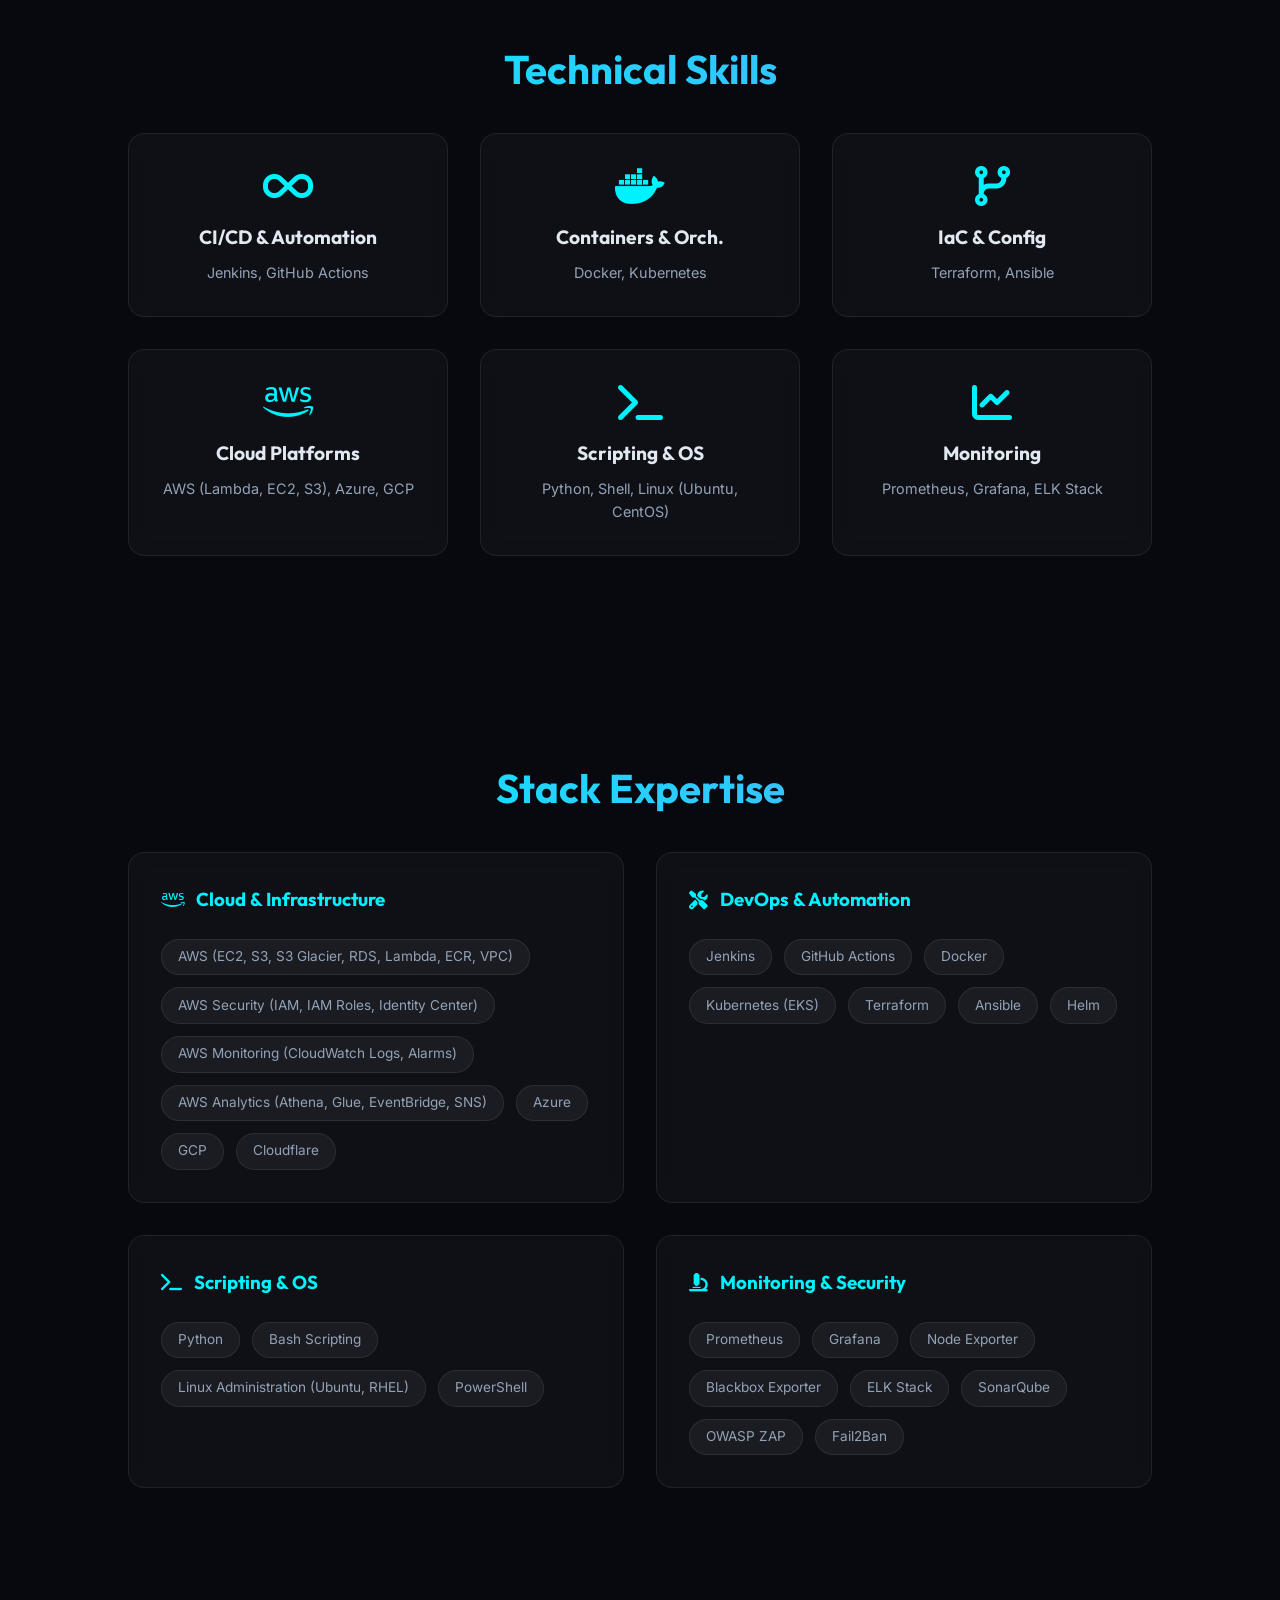
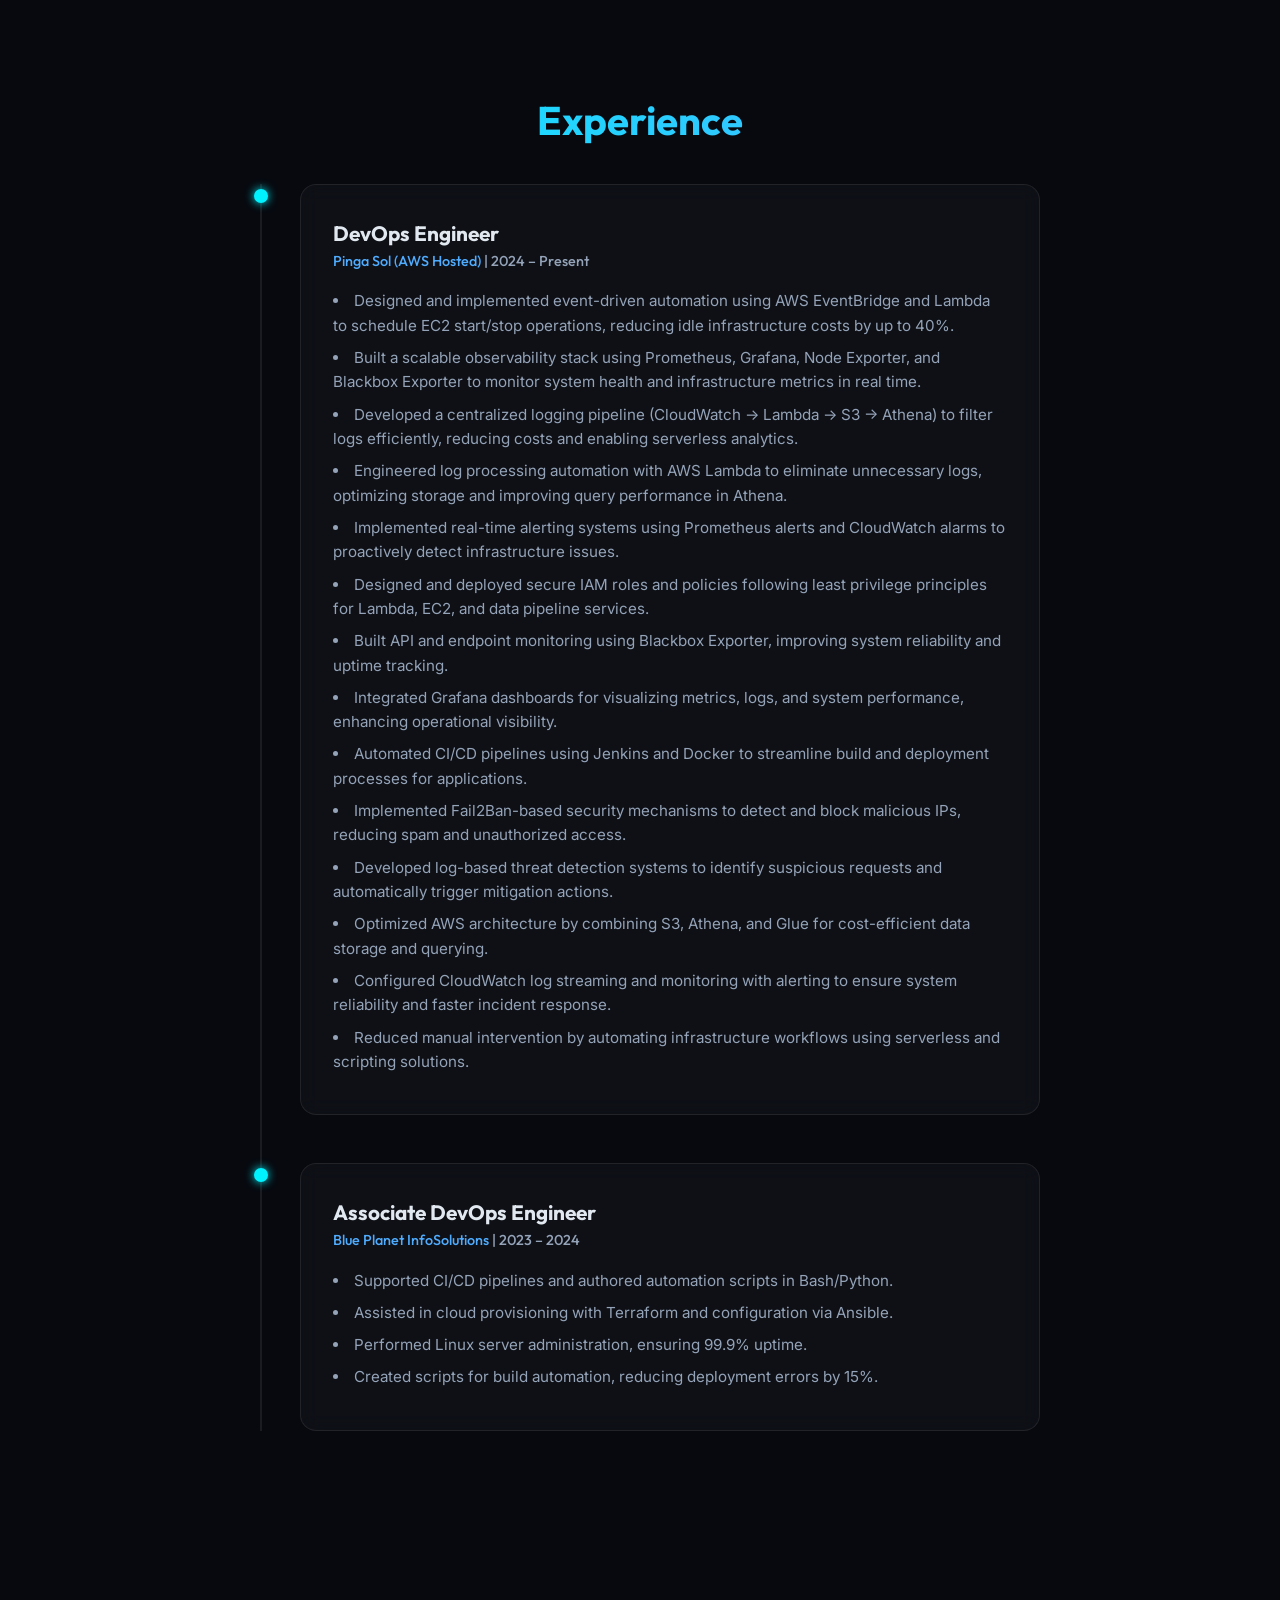
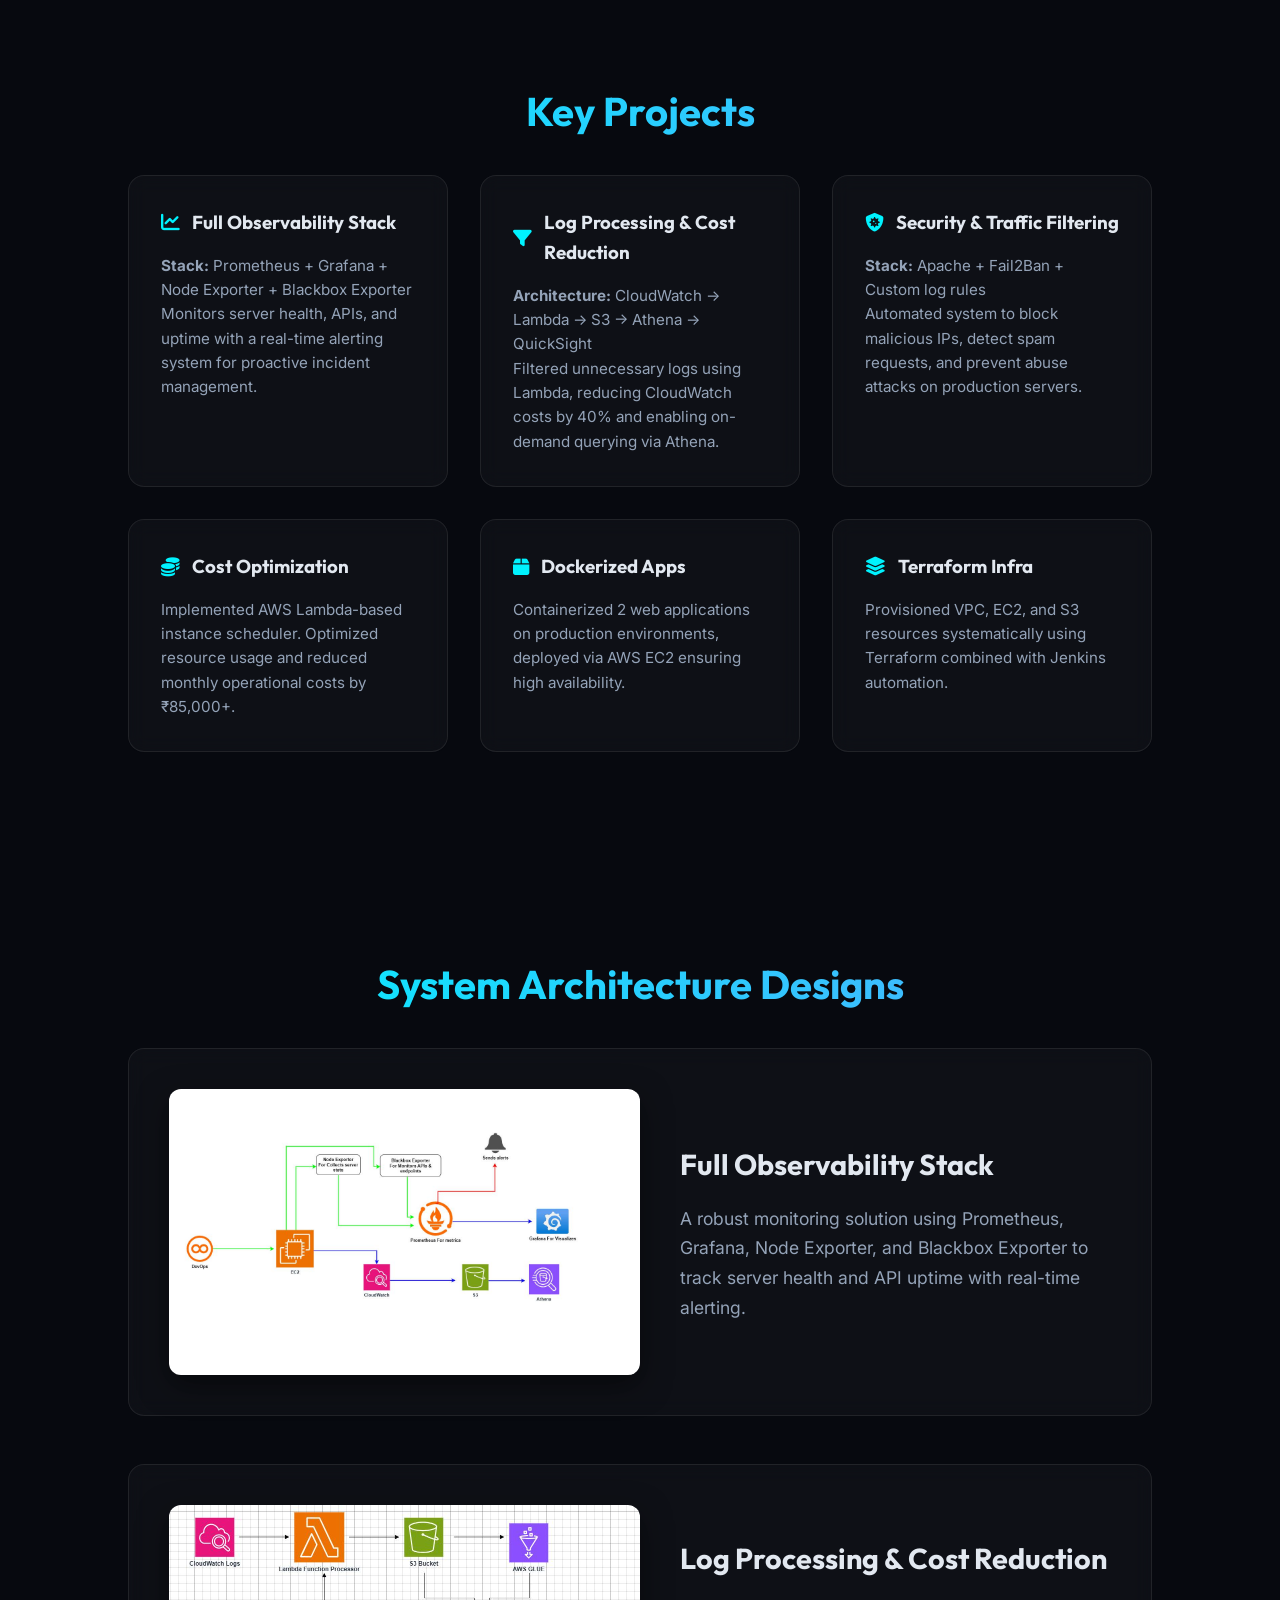
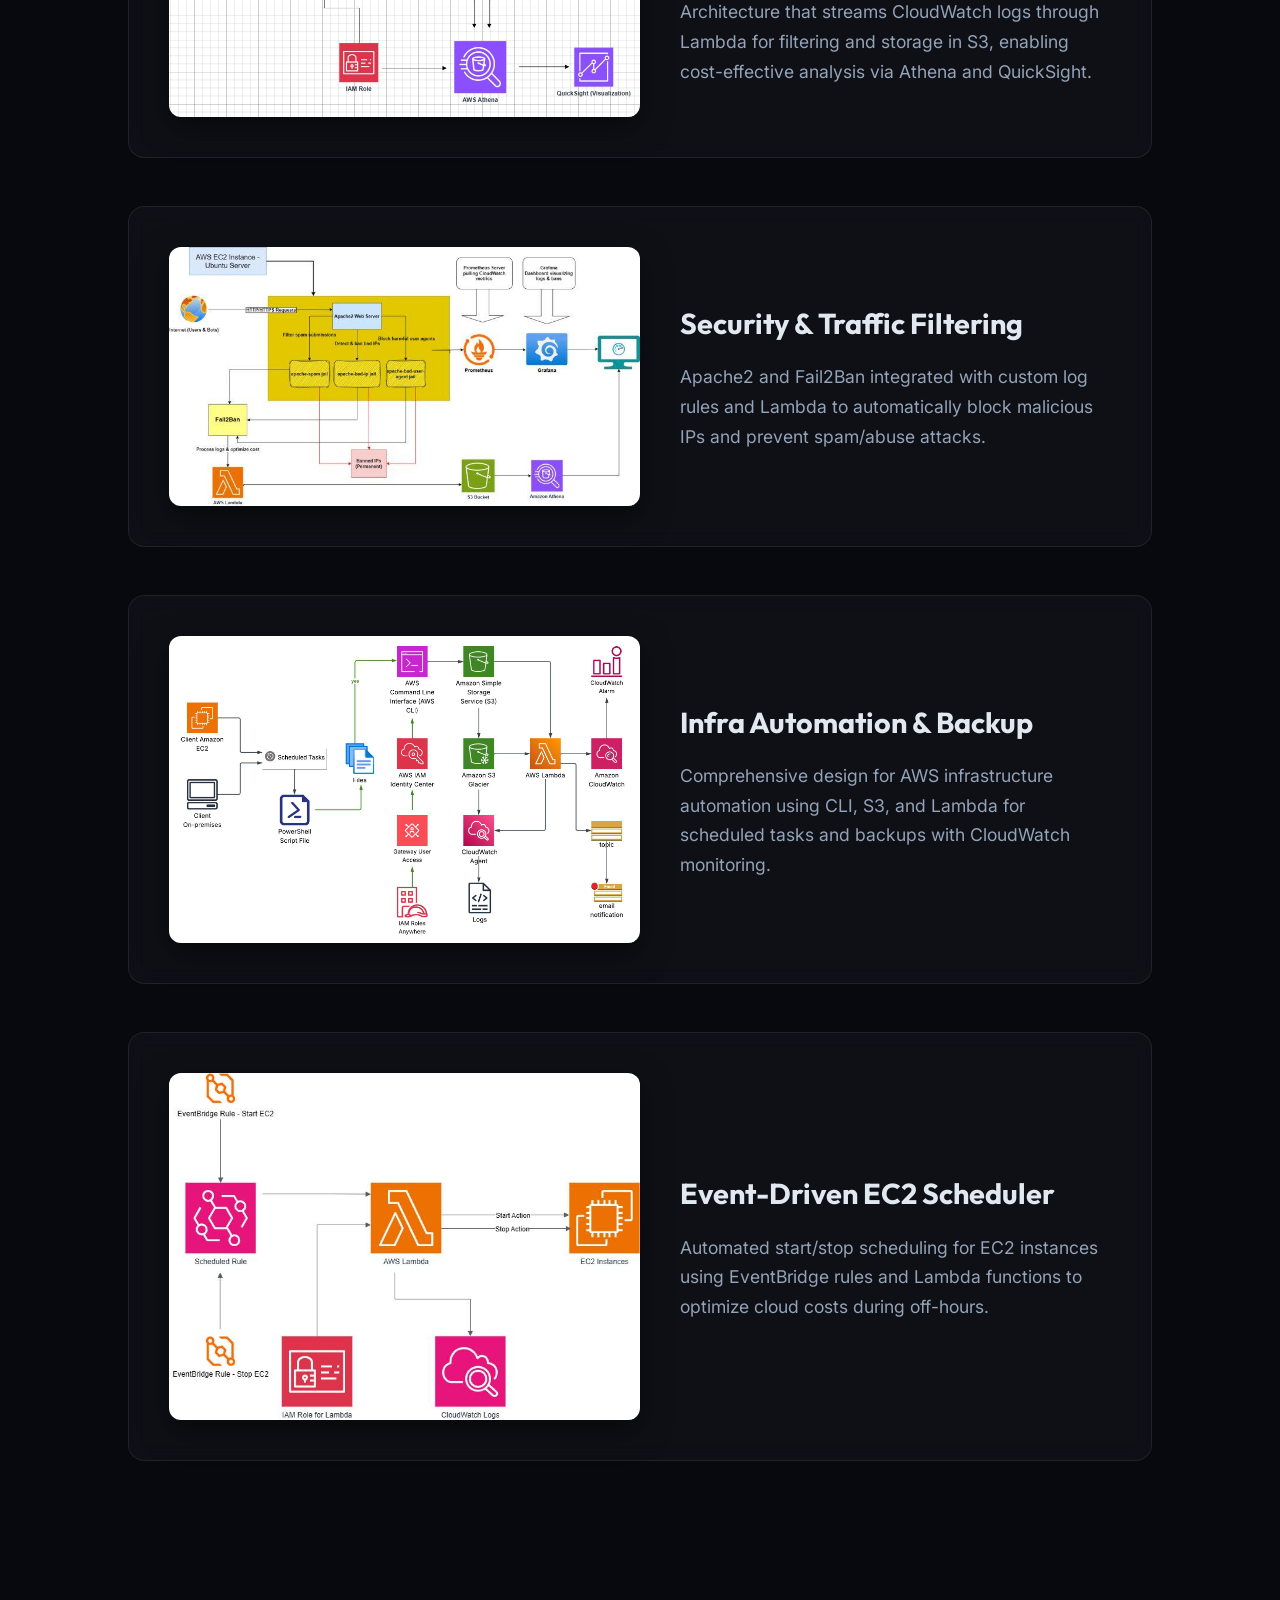
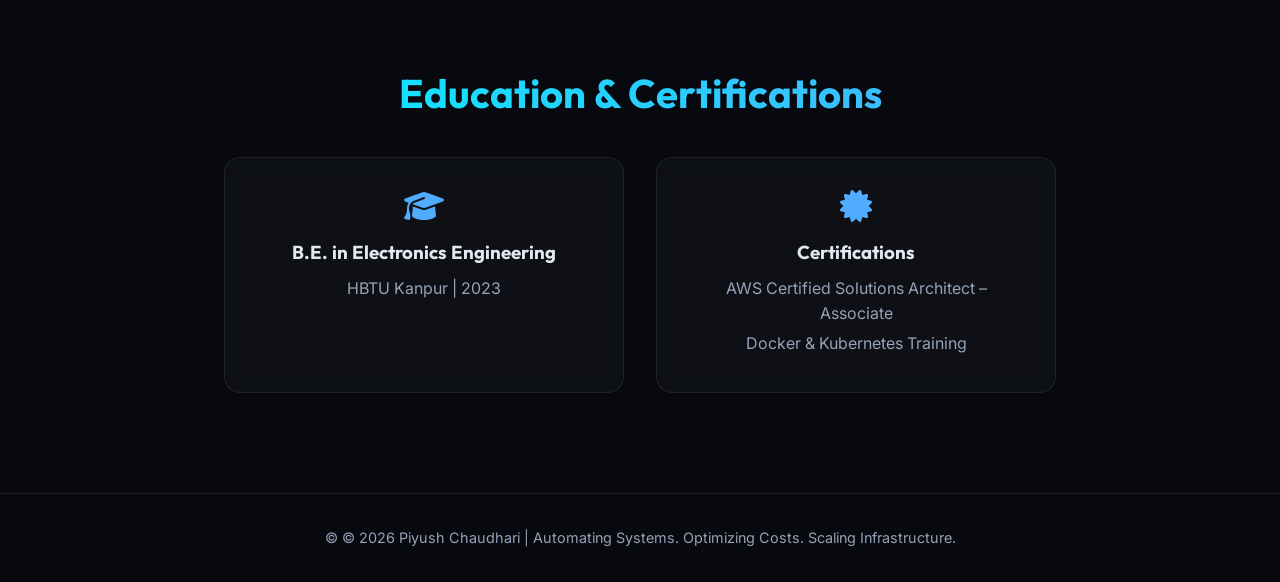
==== commit 4d82b0ca: "Update blog with new Multi-Region Latency challenge and final UI fixes" ====
--- a/index.html
+++ b/index.html
@@ -30,6 +30,7 @@
                 <li><a href="#experience">Experience</a></li>
                 <li><a href="#projects">Projects</a></li>
                 <li><a href="#architecture">Architecture</a></li>
+                <li><a href="./blog/index.html" class="blog-link">Blog</a></li>
             </ul>
         </div>
     </nav>
--- a/style.css
+++ b/style.css
@@ -138,6 +138,21 @@
 }
 .nav-links a:hover {
     color: var(--accent-glow);
+}
+.nav-links a.blog-link {
+    background: linear-gradient(135deg, var(--accent-glow), var(--accent-secondary));
+    -webkit-background-clip: text;
+    -webkit-text-fill-color: transparent;
+    font-weight: 600;
+    border: 1px solid var(--glass-border);
+    padding: 0.4rem 1rem;
+    border-radius: 8px;
+    transition: all 0.3s ease;
+}
+.nav-links a.blog-link:hover {
+    border-color: var(--accent-glow);
+    background: rgba(0, 242, 254, 0.1);
+    -webkit-text-fill-color: var(--accent-glow);
 }
 
 /* Hero Section */
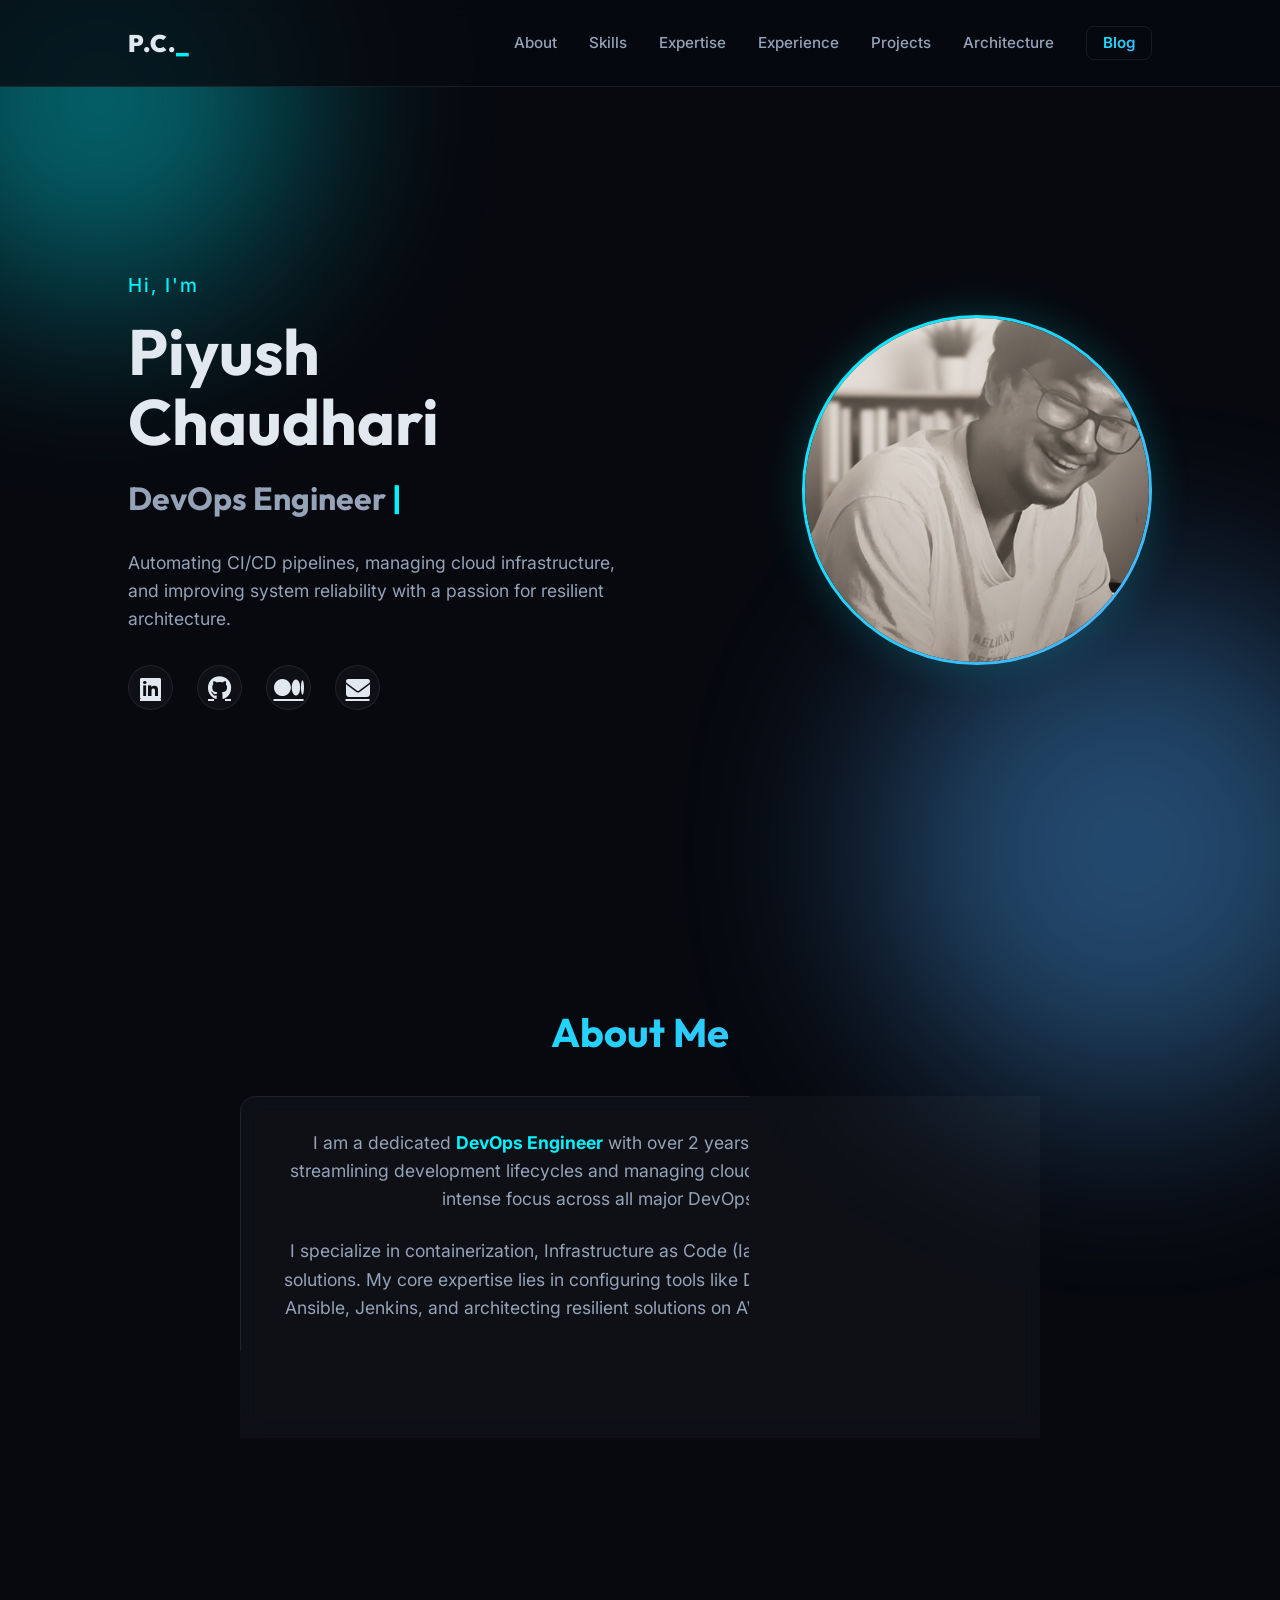
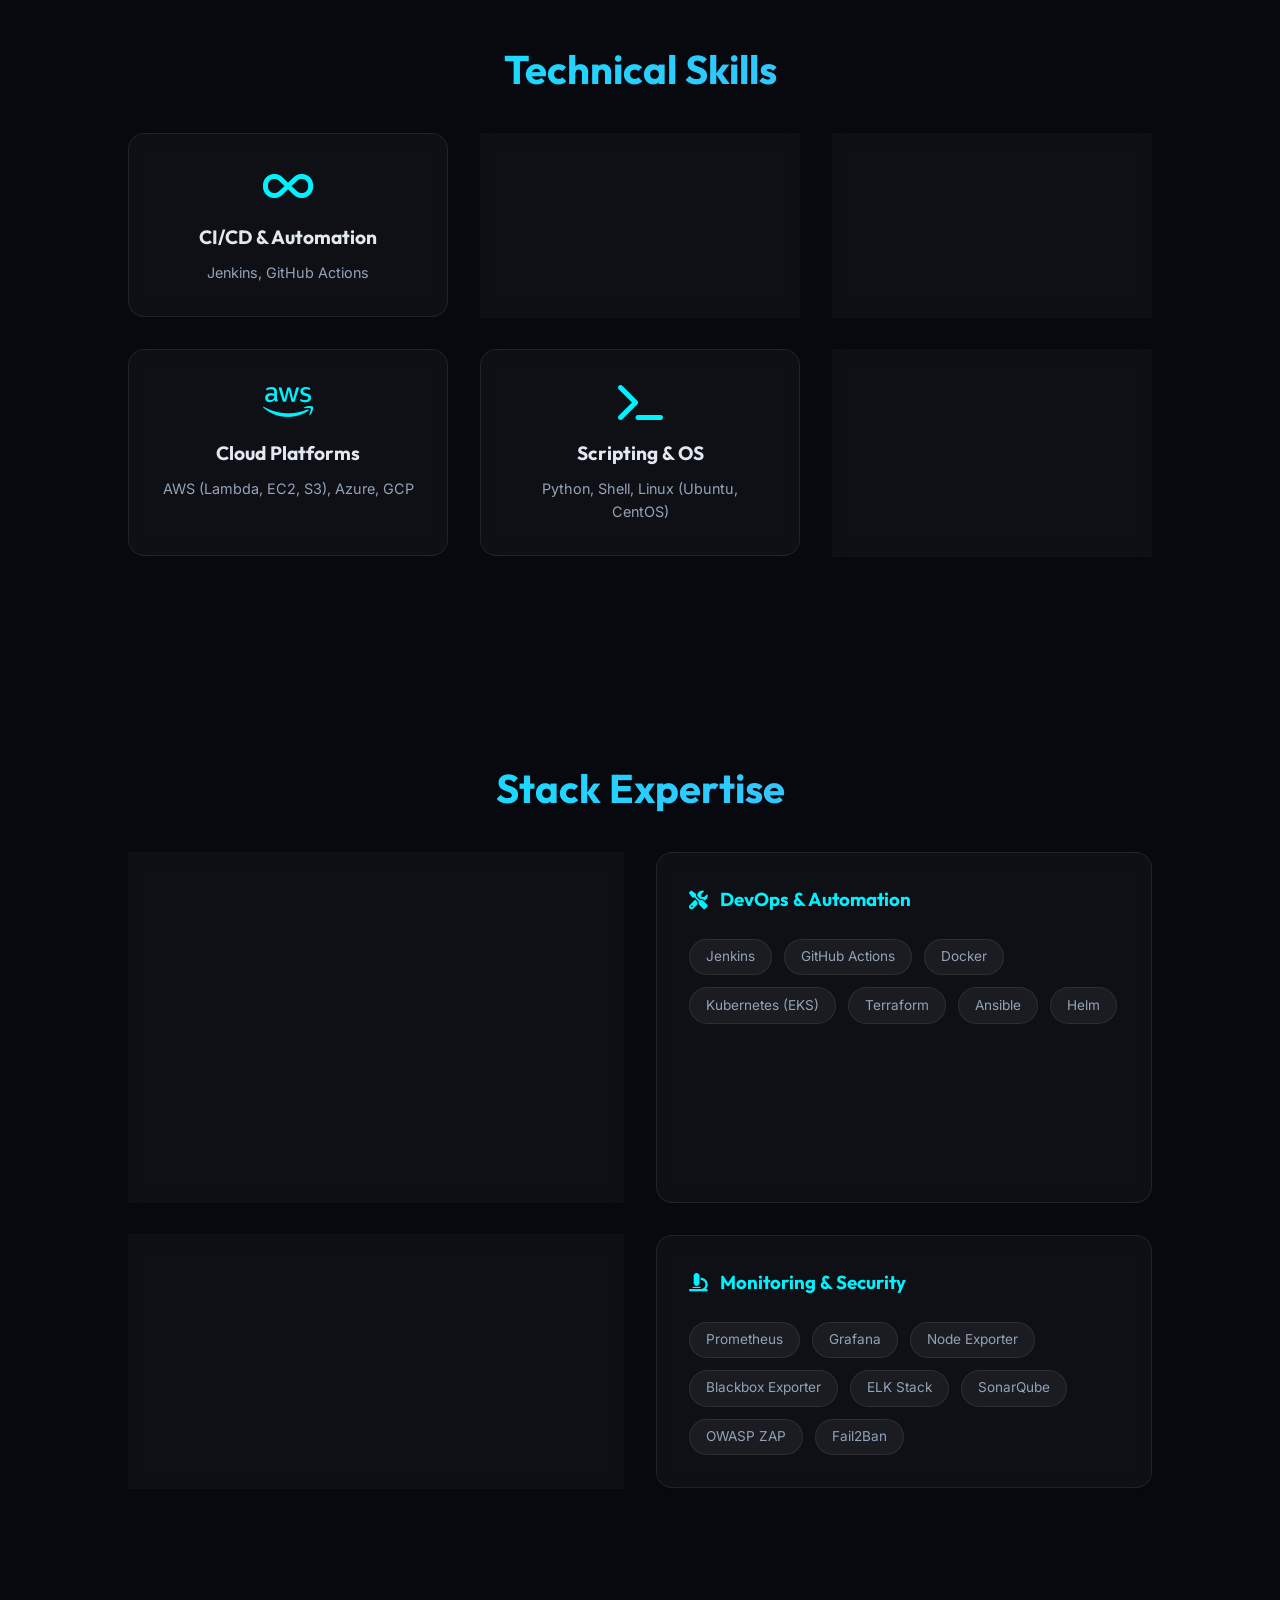
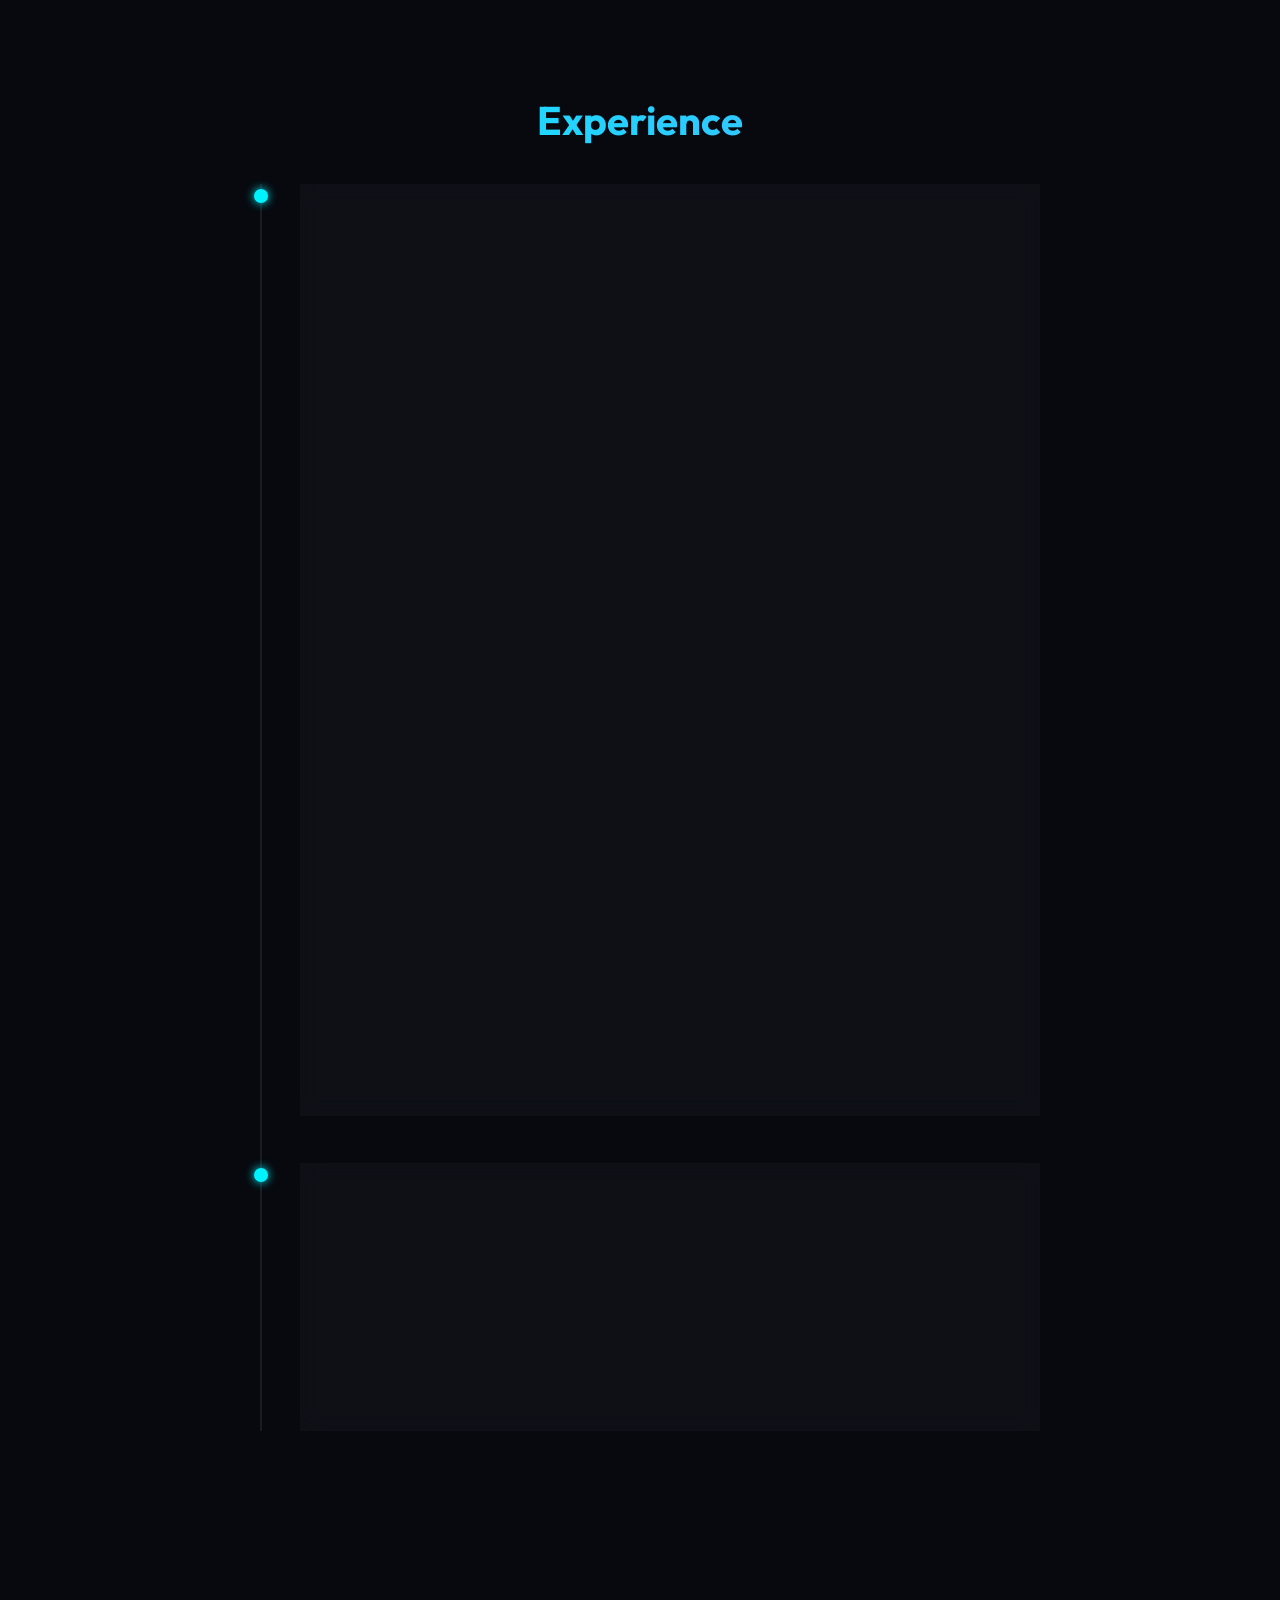
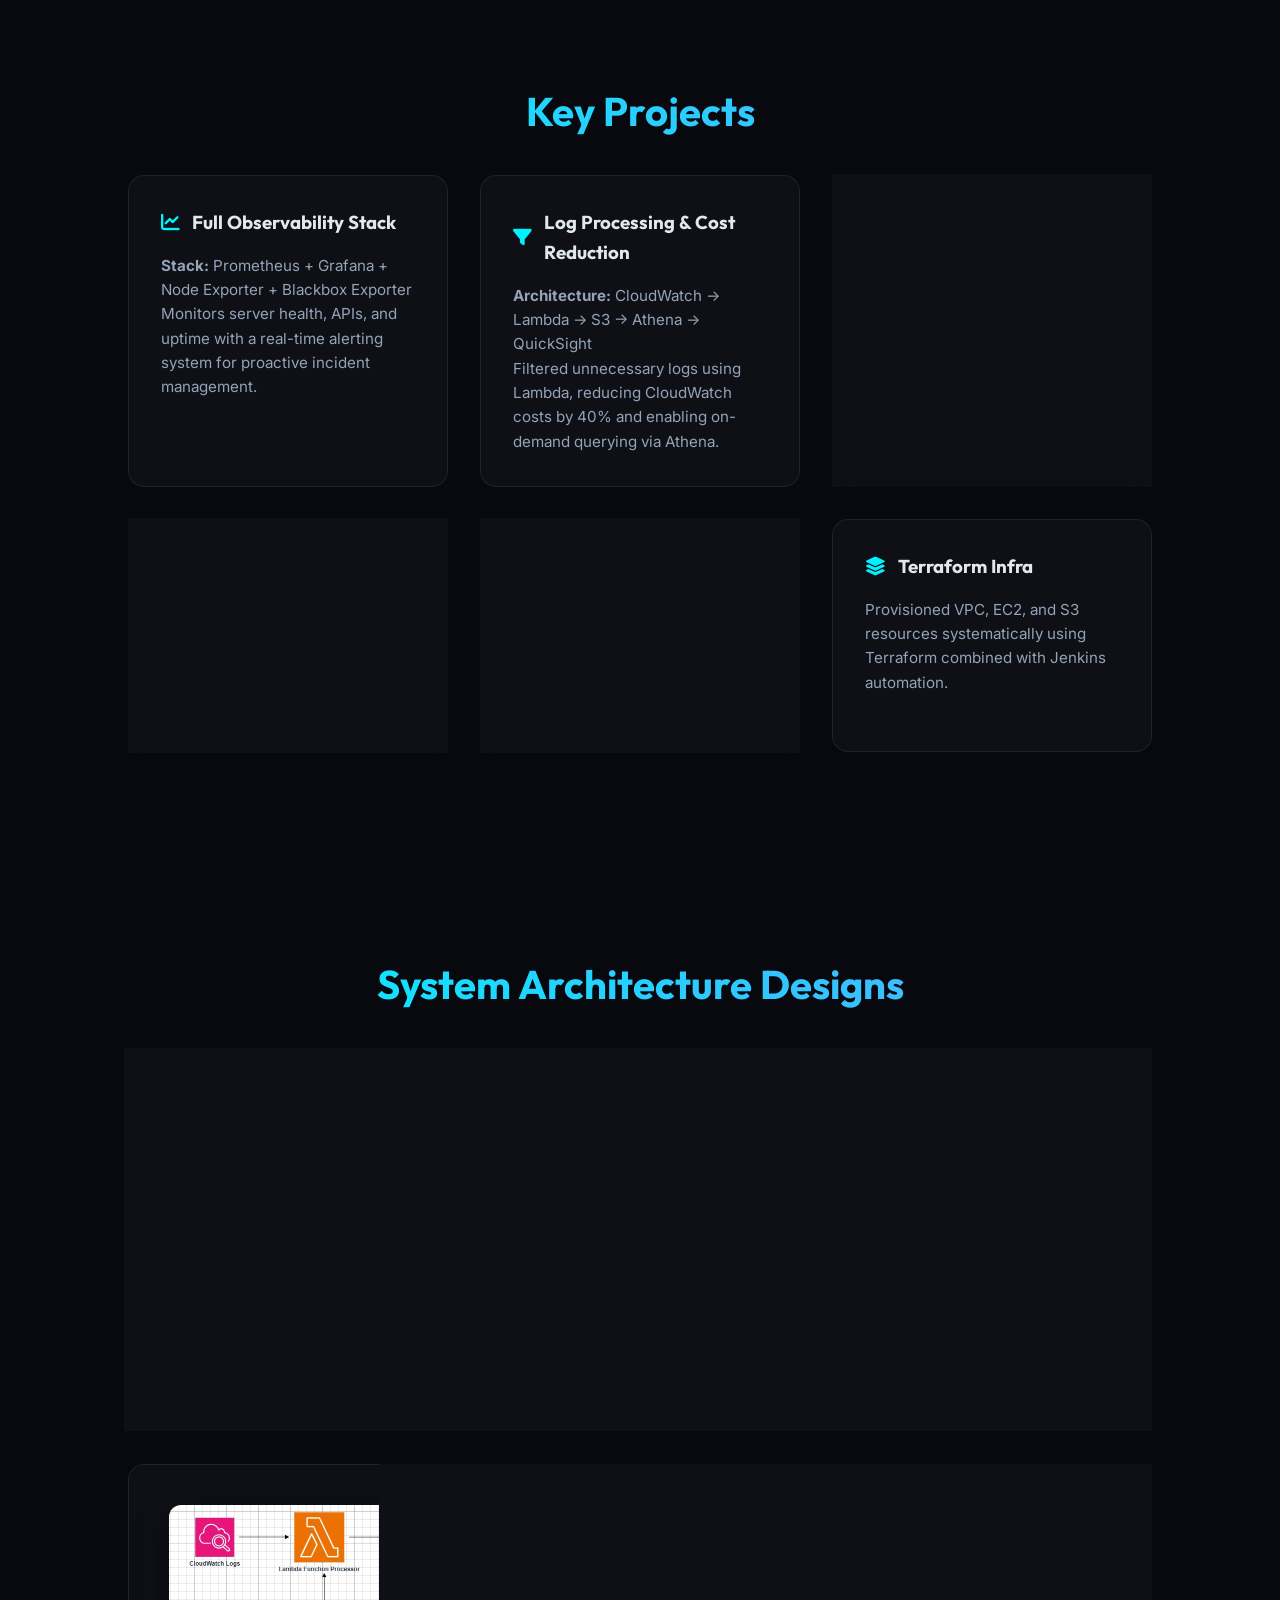
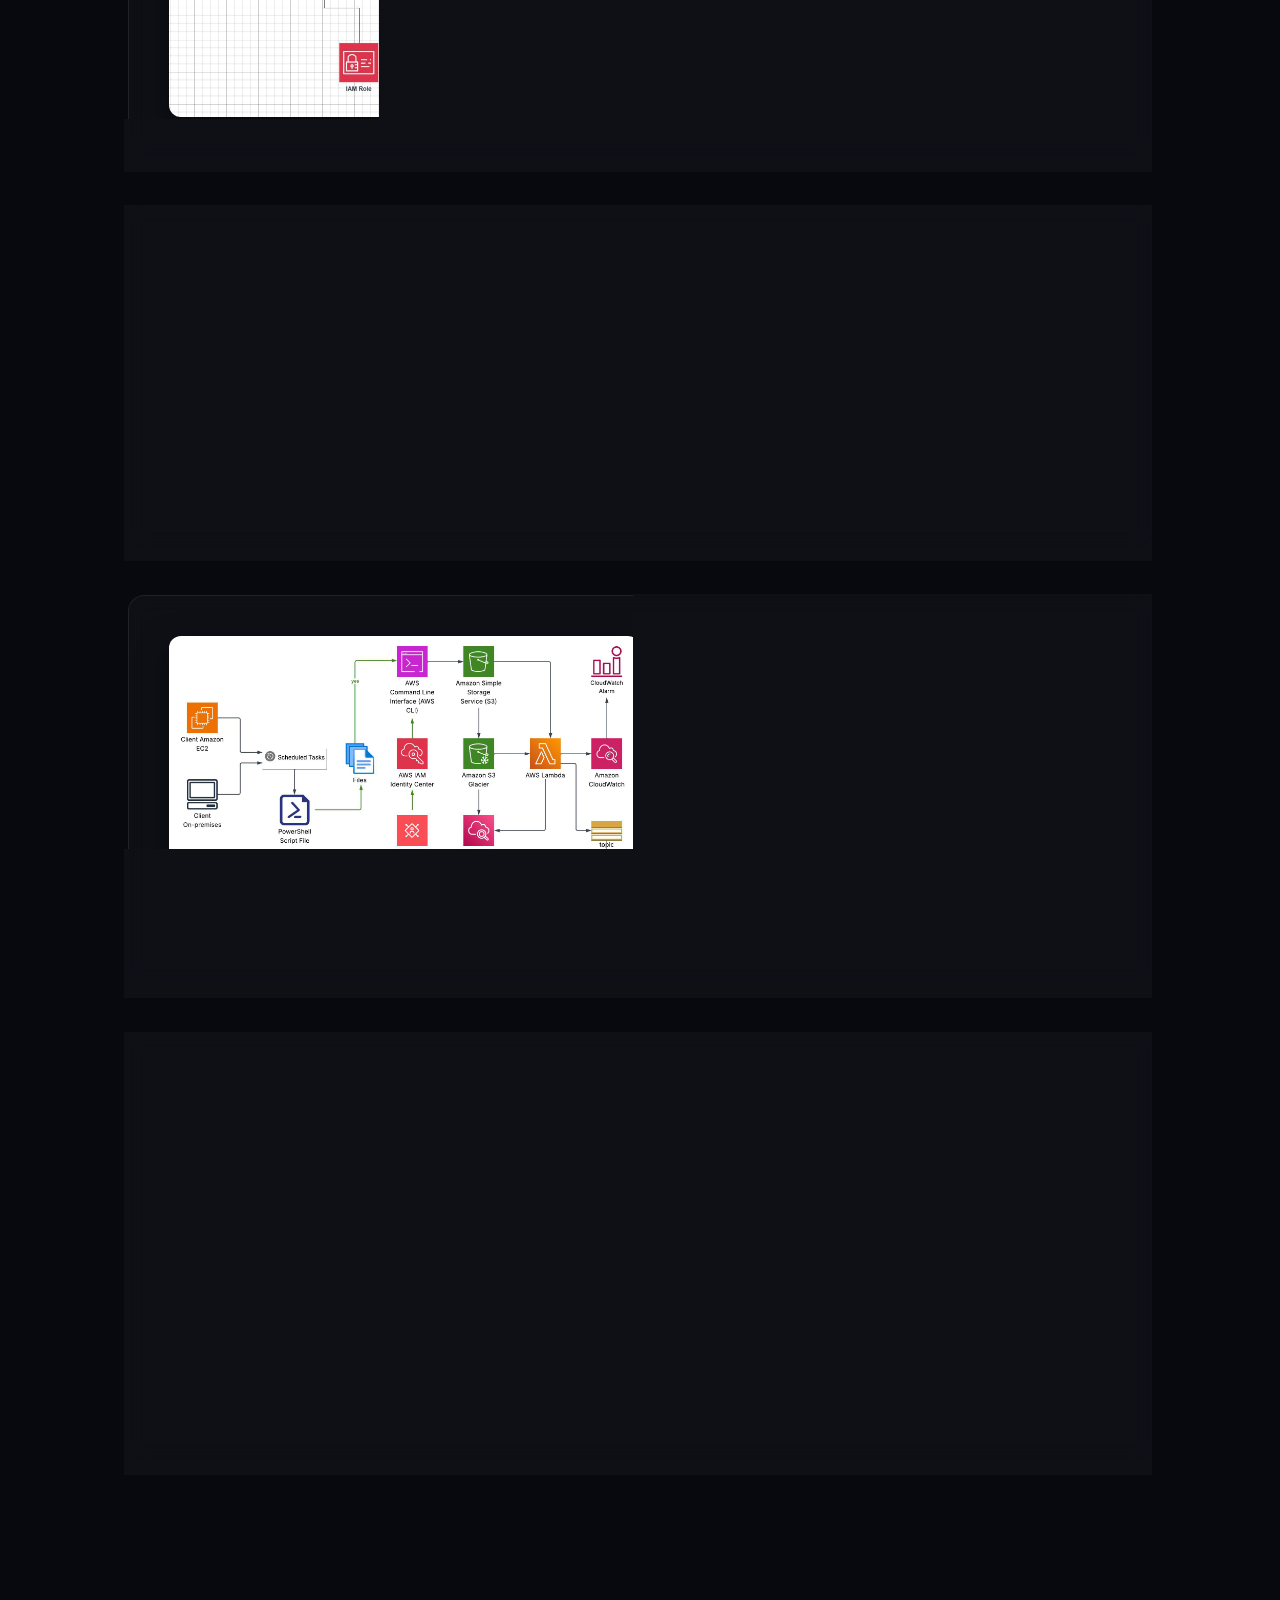
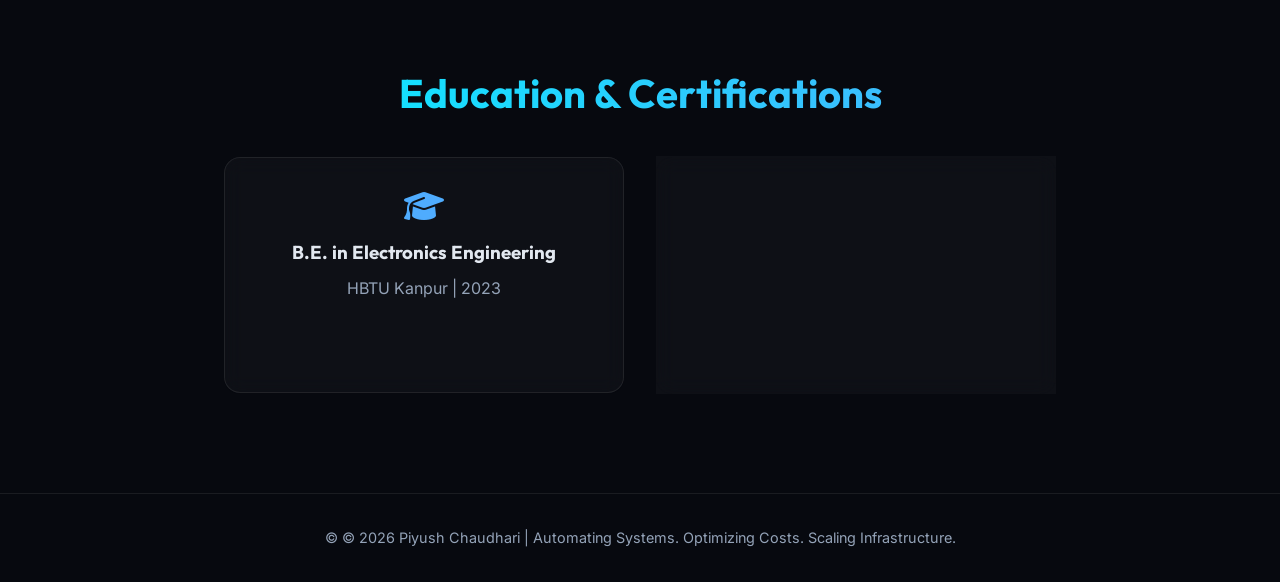
==== commit 8811c7d2: "Apply cache-busting to script.js to force fix for blog navigation" ====
--- a/index.html
+++ b/index.html
@@ -30,7 +30,7 @@
                 <li><a href="#experience">Experience</a></li>
                 <li><a href="#projects">Projects</a></li>
                 <li><a href="#architecture">Architecture</a></li>
-                <li><a href="./blog/index.html" class="blog-link">Blog</a></li>
+                <li><a href="blog/index.html" class="blog-link">Blog</a></li>
             </ul>
         </div>
     </nav>
@@ -337,7 +337,7 @@
             Infrastructure.</p>
     </footer>
 
-    <script src="script.js"></script>
+    <script src="script.js?v=1.1"></script>
 </body>
 
 </html>
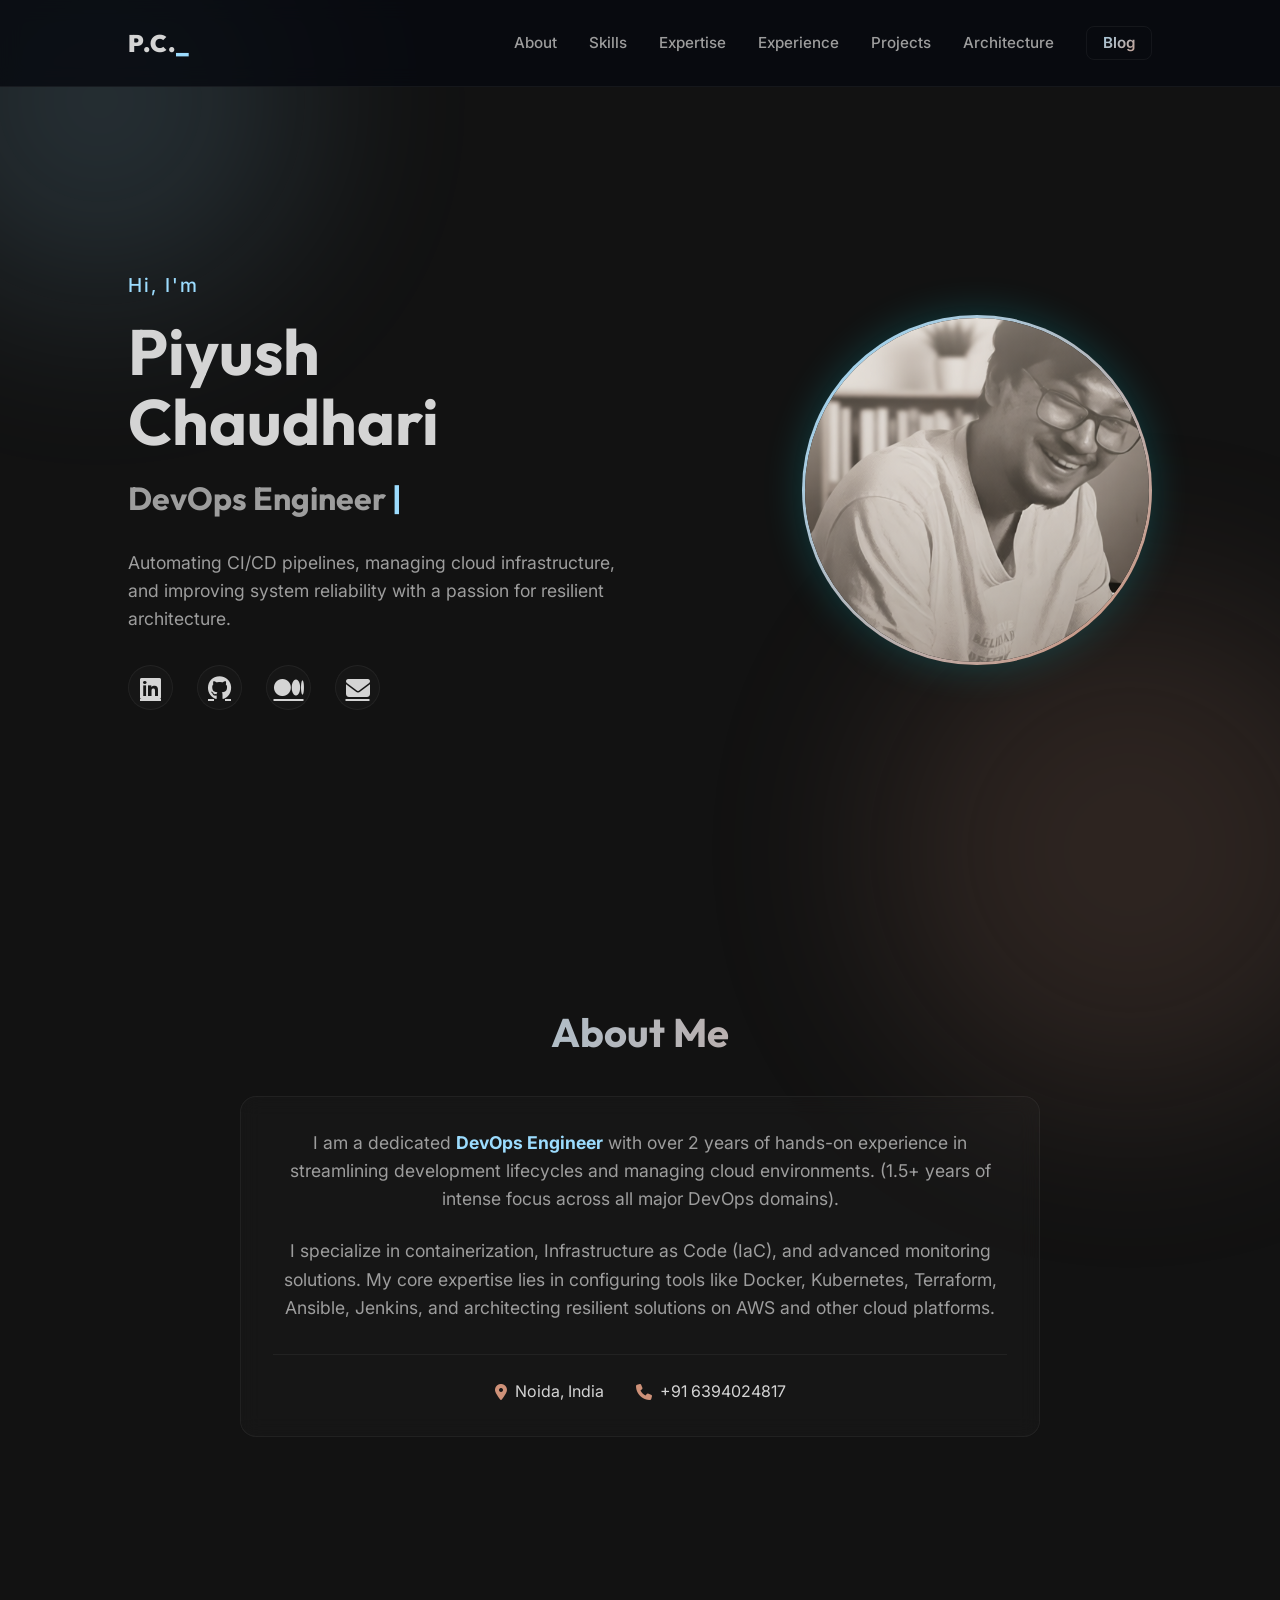
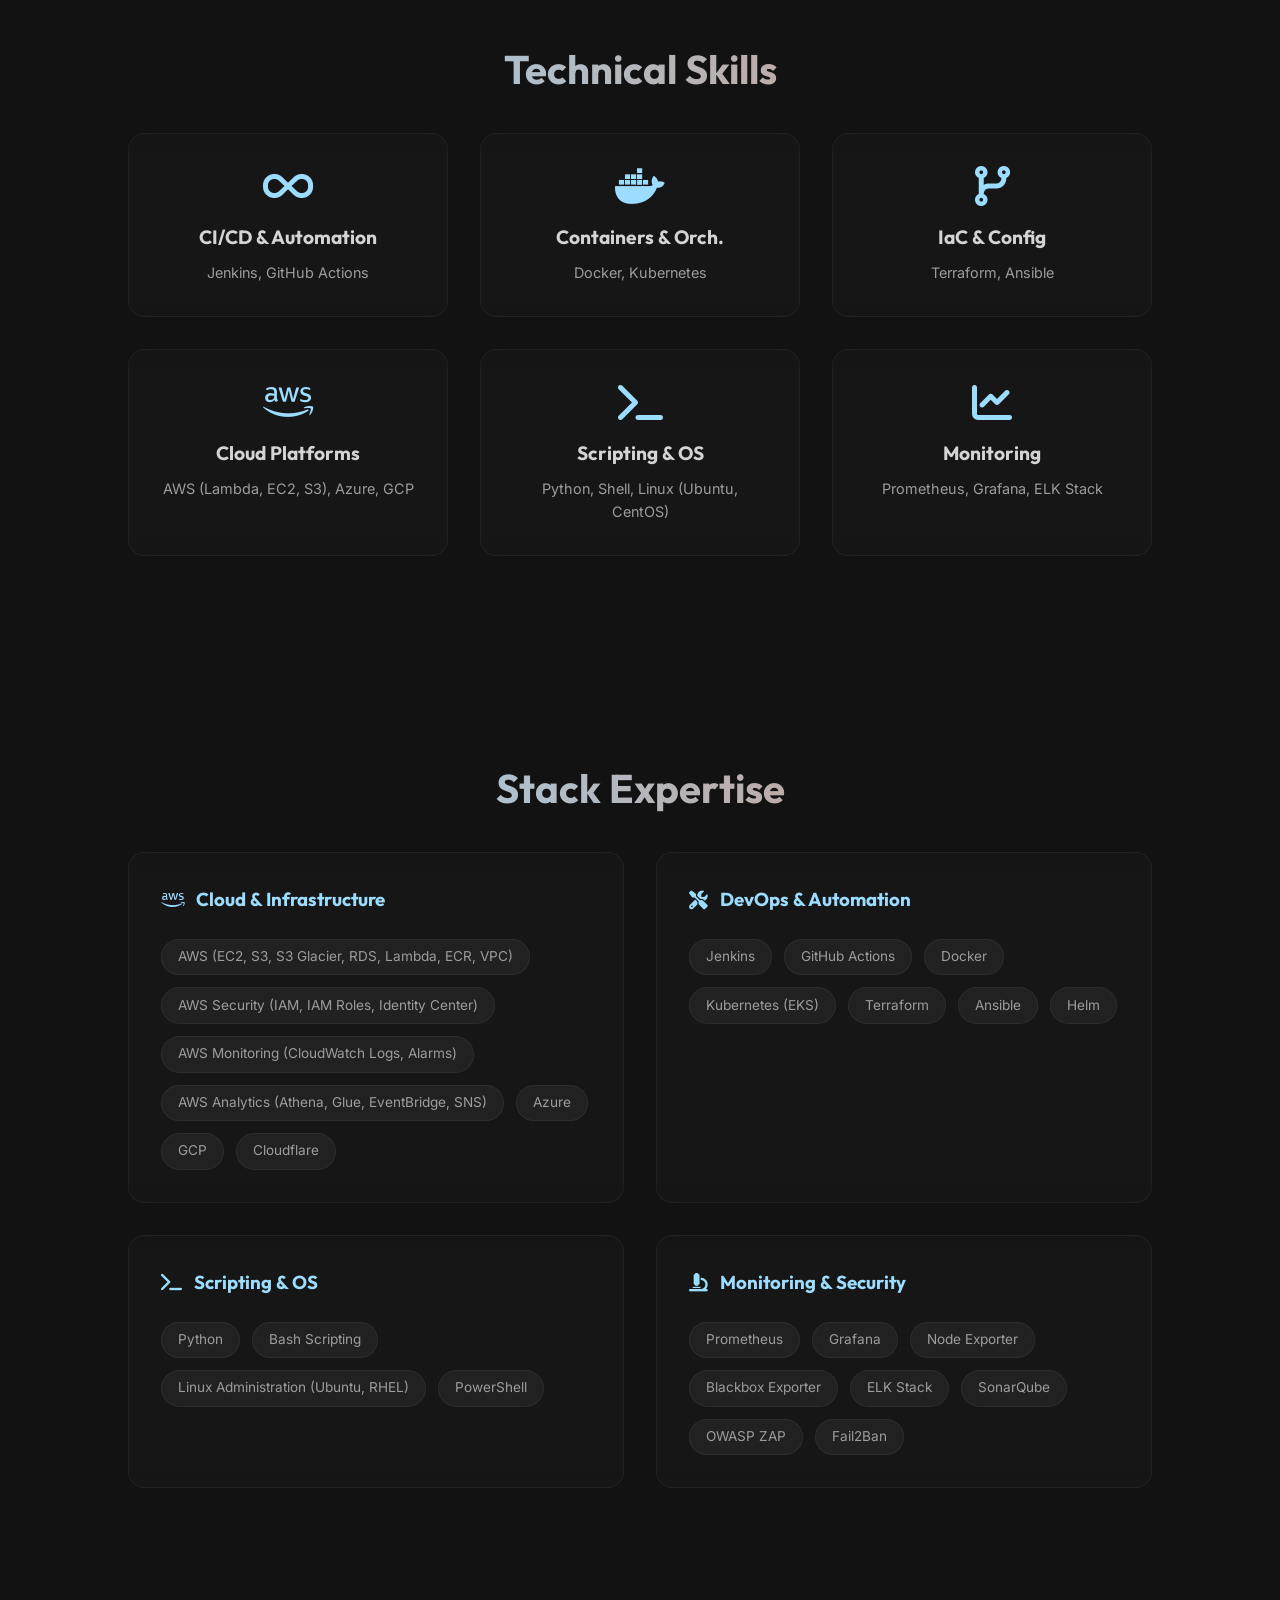
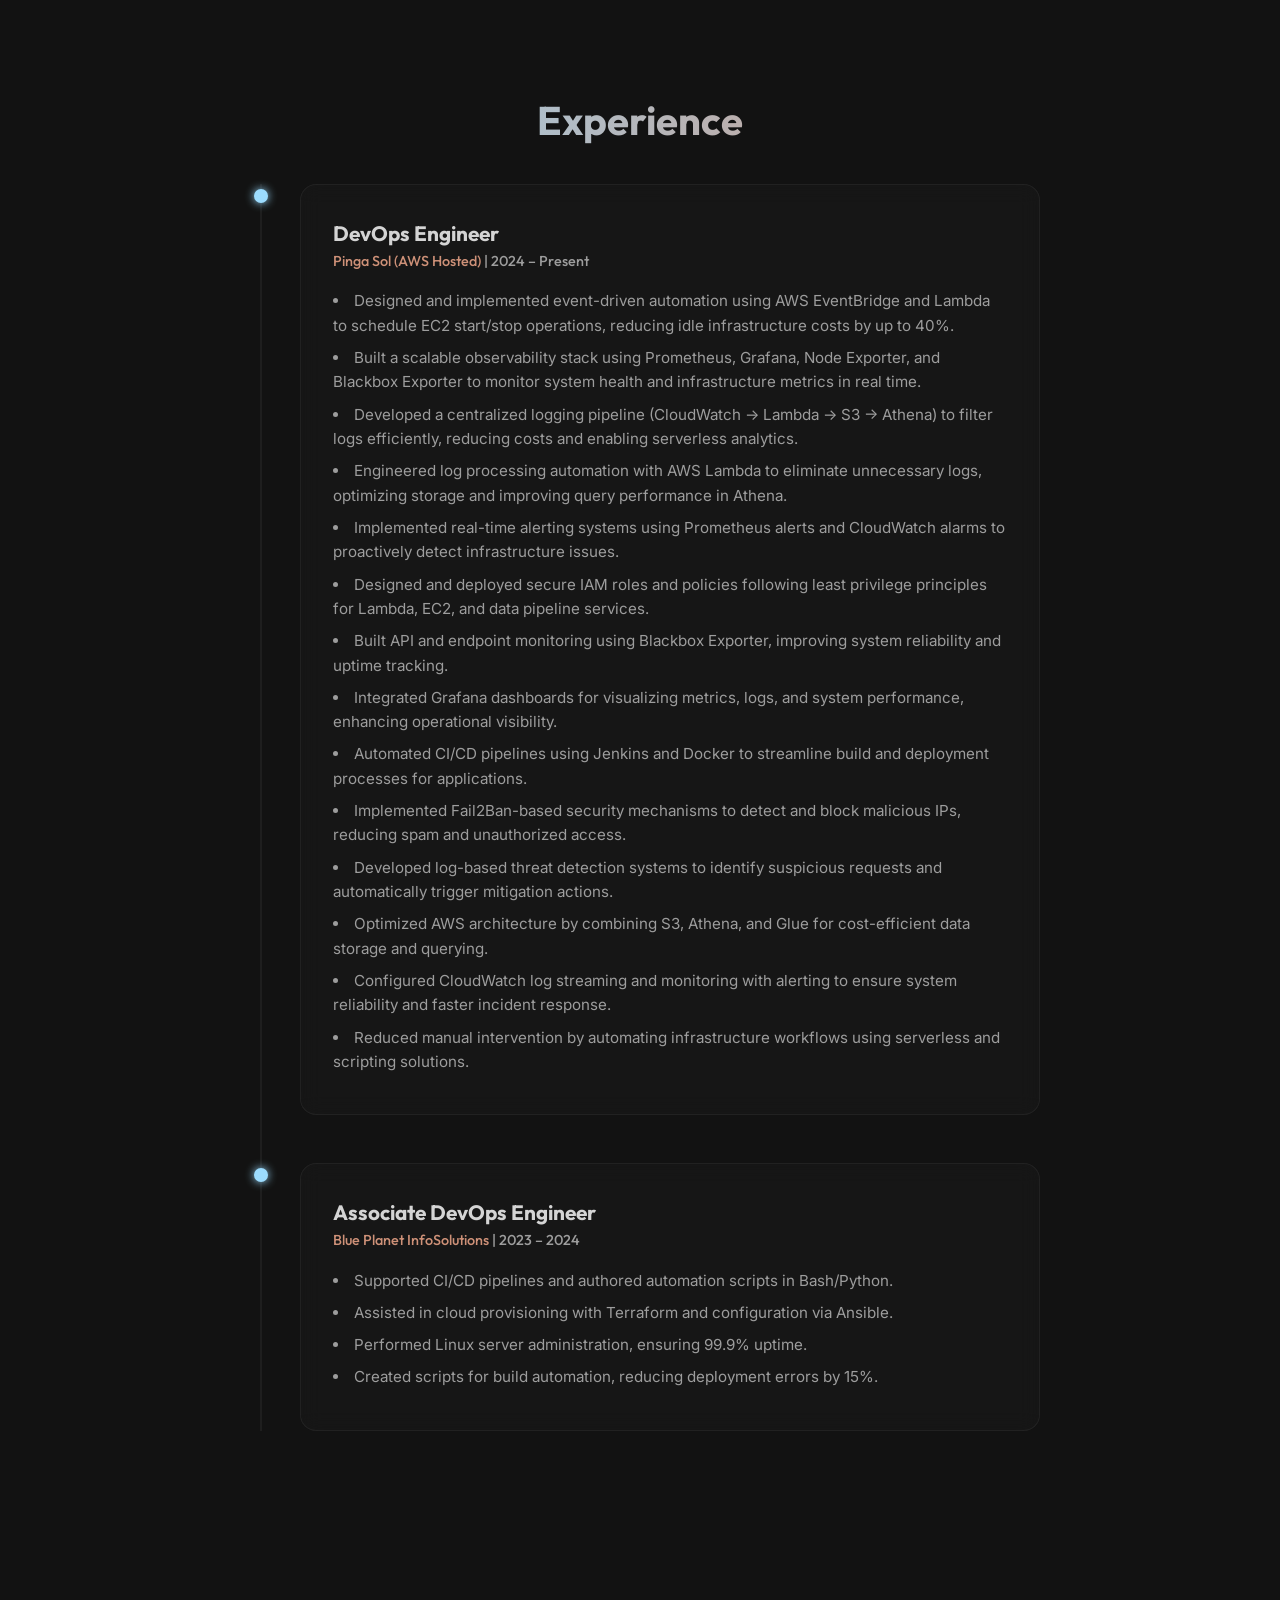
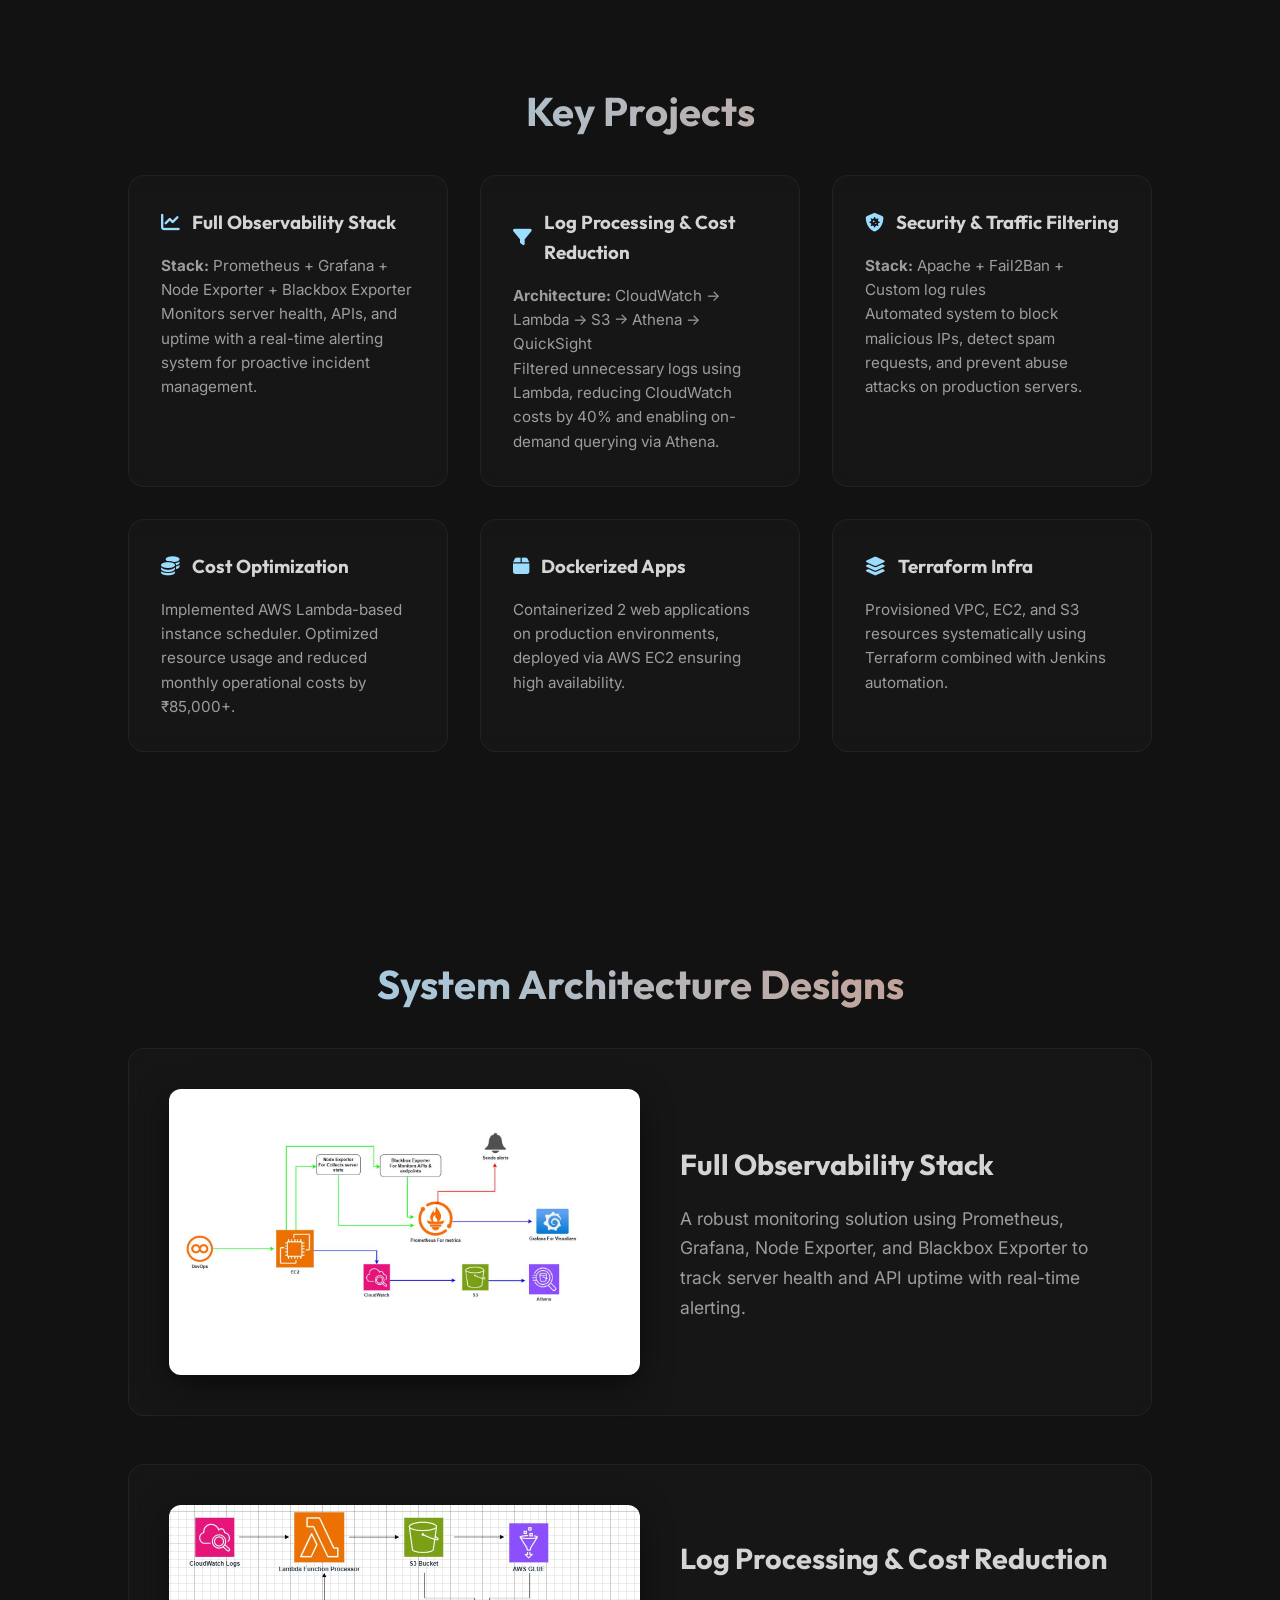
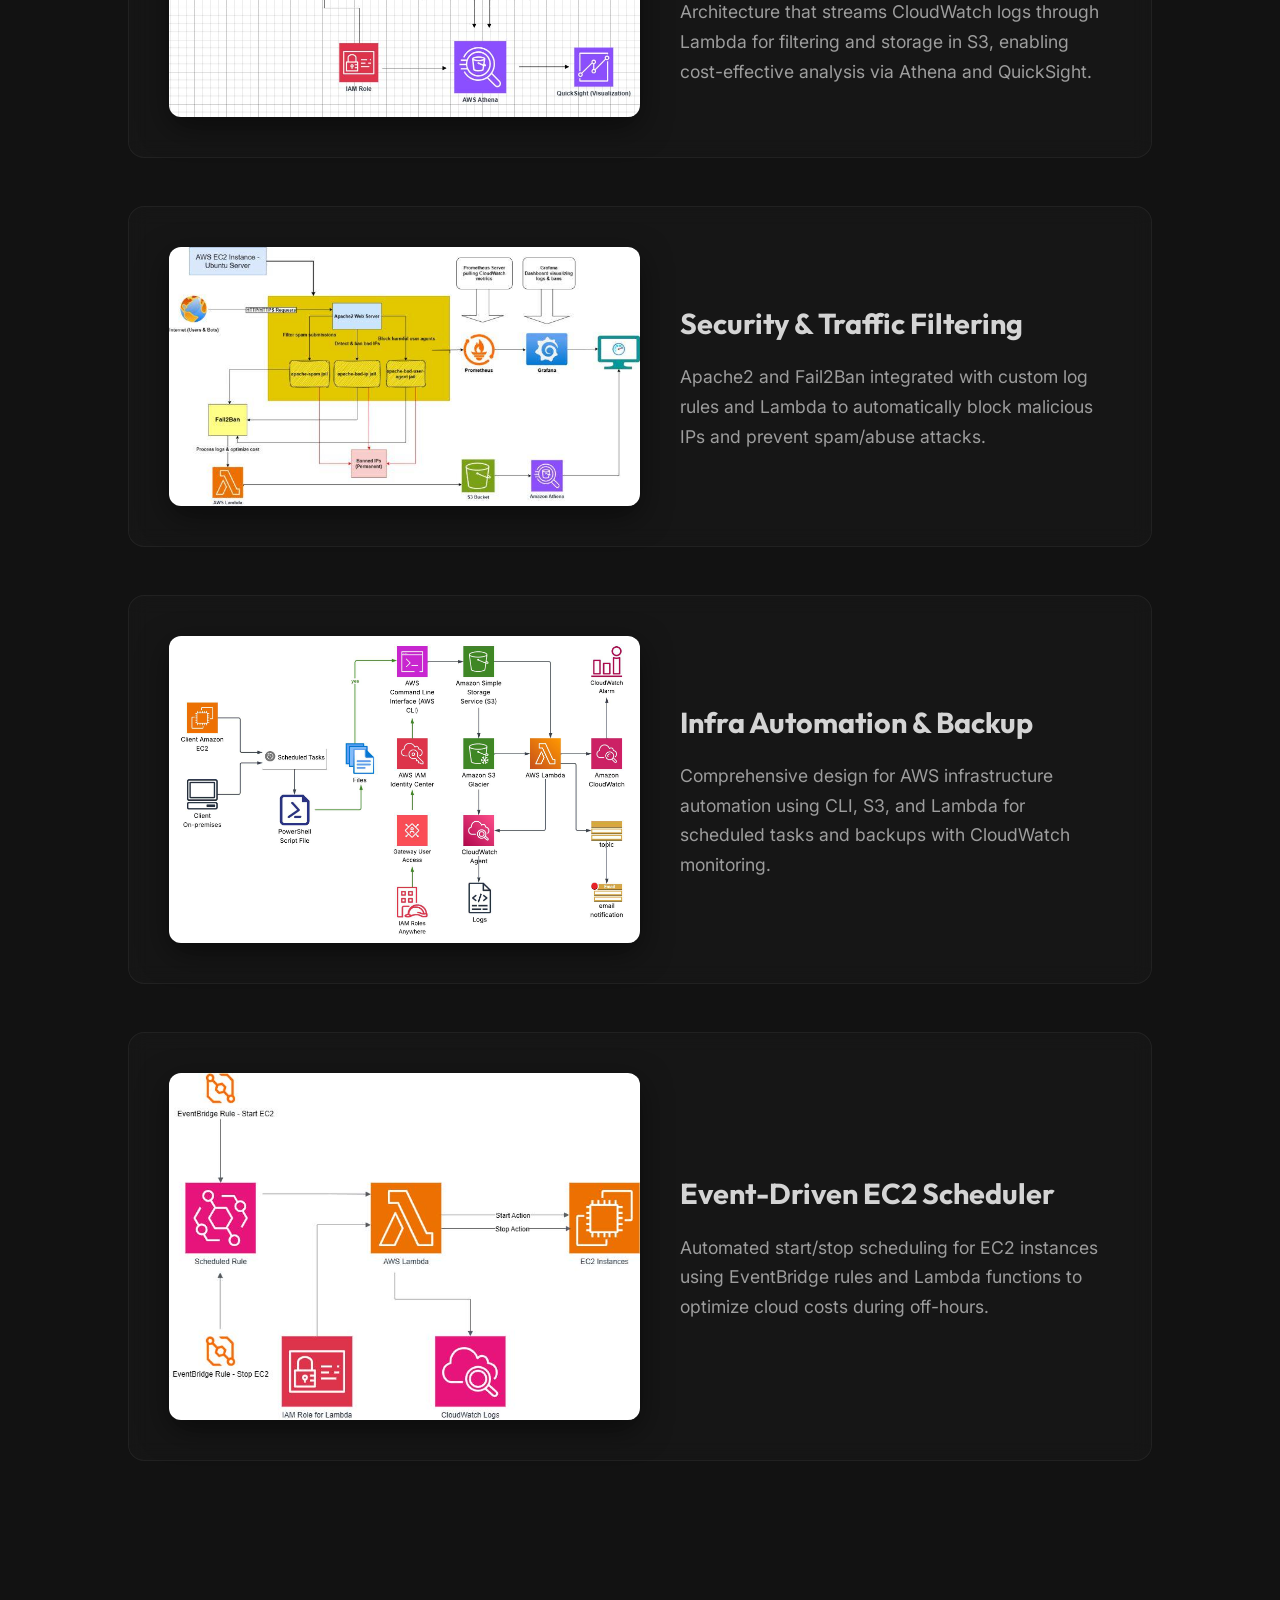
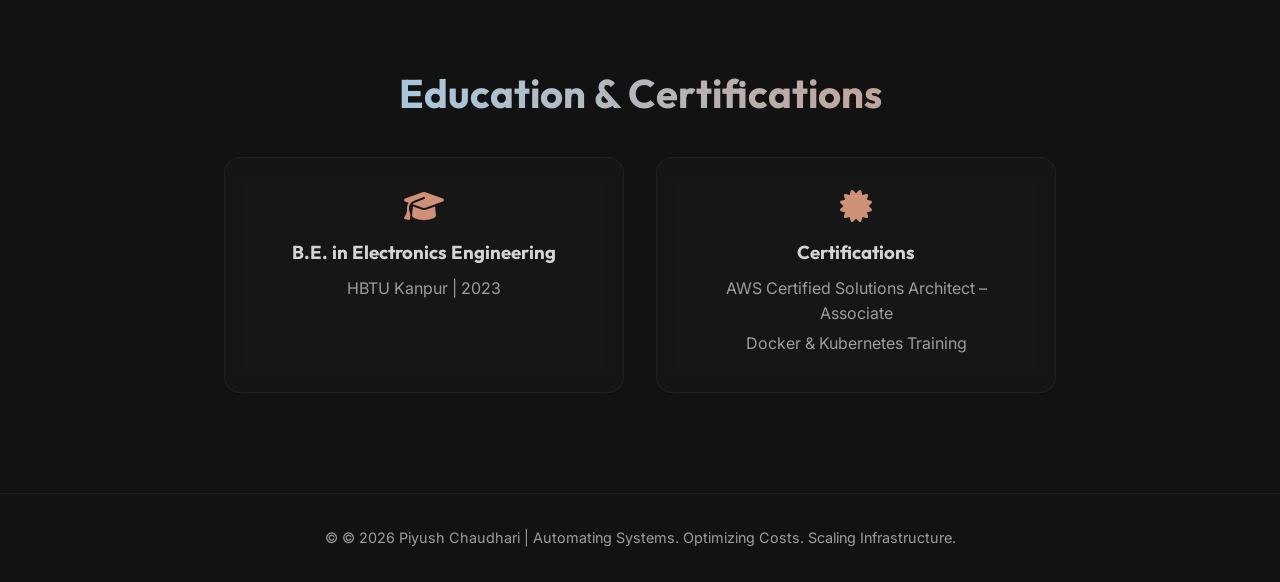
==== commit aeae4f4d: "Redesign blog to Full-Screen list  layout" ====
--- a/index.html
+++ b/index.html
@@ -32,6 +32,11 @@
                 <li><a href="#architecture">Architecture</a></li>
                 <li><a href="blog/index.html" class="blog-link">Blog</a></li>
             </ul>
+            <div class="menu-toggle" id="mobile-menu">
+                <span class="bar"></span>
+                <span class="bar"></span>
+                <span class="bar"></span>
+            </div>
         </div>
     </nav>
 
--- a/style.css
+++ b/style.css
@@ -1,11 +1,11 @@
 :root {
-    --bg-dark: #07090f;
-    --text-primary: #e2e8f0;
-    --text-secondary: #94a3b8;
-    --accent-glow: #00f2fe;
-    --accent-secondary: #4facfe;
-    --glass-bg: rgba(255, 255, 255, 0.03);
-    --glass-border: rgba(255, 255, 255, 0.08);
+    --bg-dark: #121212; /* Warmer True Tone Background */
+    --text-primary: #d4d4d4; /* Softened White */
+    --text-secondary: #9d9d9d;
+    --accent-glow: #9cdcfe; /* Soft Sky Blue */
+    --accent-secondary: #ce9178; /* Warm Salmon Accent */
+    --glass-bg: rgba(255, 255, 255, 0.02);
+    --glass-border: rgba(255, 255, 255, 0.05);
     --font-heading: 'Outfit', sans-serif;
     --font-body: 'Inter', sans-serif;
 }
@@ -36,7 +36,7 @@
     border-radius: 50%;
     filter: blur(100px);
     z-index: -1;
-    opacity: 0.4;
+    opacity: 0.15;
     animation: float 10s infinite ease-in-out alternate;
 }
 .blob-1 {
@@ -513,23 +513,90 @@
 }
 
 /* Responsive Design */
-@media (max-width: 900px) {
+/* Mobile Menu Toggle */
+.menu-toggle {
+    display: none;
+    flex-direction: column;
+    cursor: pointer;
+    gap: 5px;
+    z-index: 1001;
+}
+
+.menu-toggle .bar {
+    width: 25px;
+    height: 3px;
+    background-color: var(--text-primary);
+    transition: all 0.3s ease;
+}
+
+@media (max-width: 992px) {
+    .menu-toggle { display: flex; }
+    
+    .nav-links {
+        position: fixed;
+        right: -100%;
+        top: 0;
+        height: 100vh;
+        width: 70%;
+        background: rgba(18, 18, 18, 0.98);
+        backdrop-filter: blur(10px);
+        flex-direction: column;
+        justify-content: center;
+        align-items: center;
+        transition: 0.4s ease;
+        gap: 2rem;
+        z-index: 1000;
+        border-left: 1px solid var(--glass-border);
+    }
+
+    .nav-links.active {
+        right: 0;
+    }
+
+    .nav-links li a {
+        font-size: 1.5rem;
+    }
+    
+    /* Hamburger Animation */
+    .menu-toggle.active .bar:nth-child(2) { opacity: 0; }
+    .menu-toggle.active .bar:nth-child(1) { transform: translateY(8px) rotate(45deg); }
+    .menu-toggle.active .bar:nth-child(3) { transform: translateY(-8px) rotate(-45deg); }
+
     .hero {
         flex-direction: column-reverse;
-        justify-content: center;
         text-align: center;
+        padding-top: 120px;
         gap: 3rem;
     }
-    .hero-image img {
-        width: 300px;
-        height: 300px;
-        aspect-ratio: 1 / 1;
-    }
+
+    .hero-content {
+        max-width: 100%;
+    }
+
+    .name { font-size: 3.5rem; }
+    
+    .hero-image {
+        width: 250px;
+        height: 250px;
+        margin: 0 auto; /* Center the picture */
+    }
+
     .social-links {
         justify-content: center;
     }
-    .nav-links {
-        display: none; /* simple mobile approach for now */
+}
+
+@media (max-width: 768px) {
+    .section-padding { padding: 4rem 1.5rem; }
+    .name { font-size: 2.8rem; }
+    .title { font-size: 1.5rem; }
+    
+    .skills-grid, .projects-grid, .architecture-grid {
+        grid-template-columns: 1fr;
+    }
+    
+    .expertise-container {
+        grid-template-columns: 1fr;
     }
 }
 @media (max-width: 600px) {
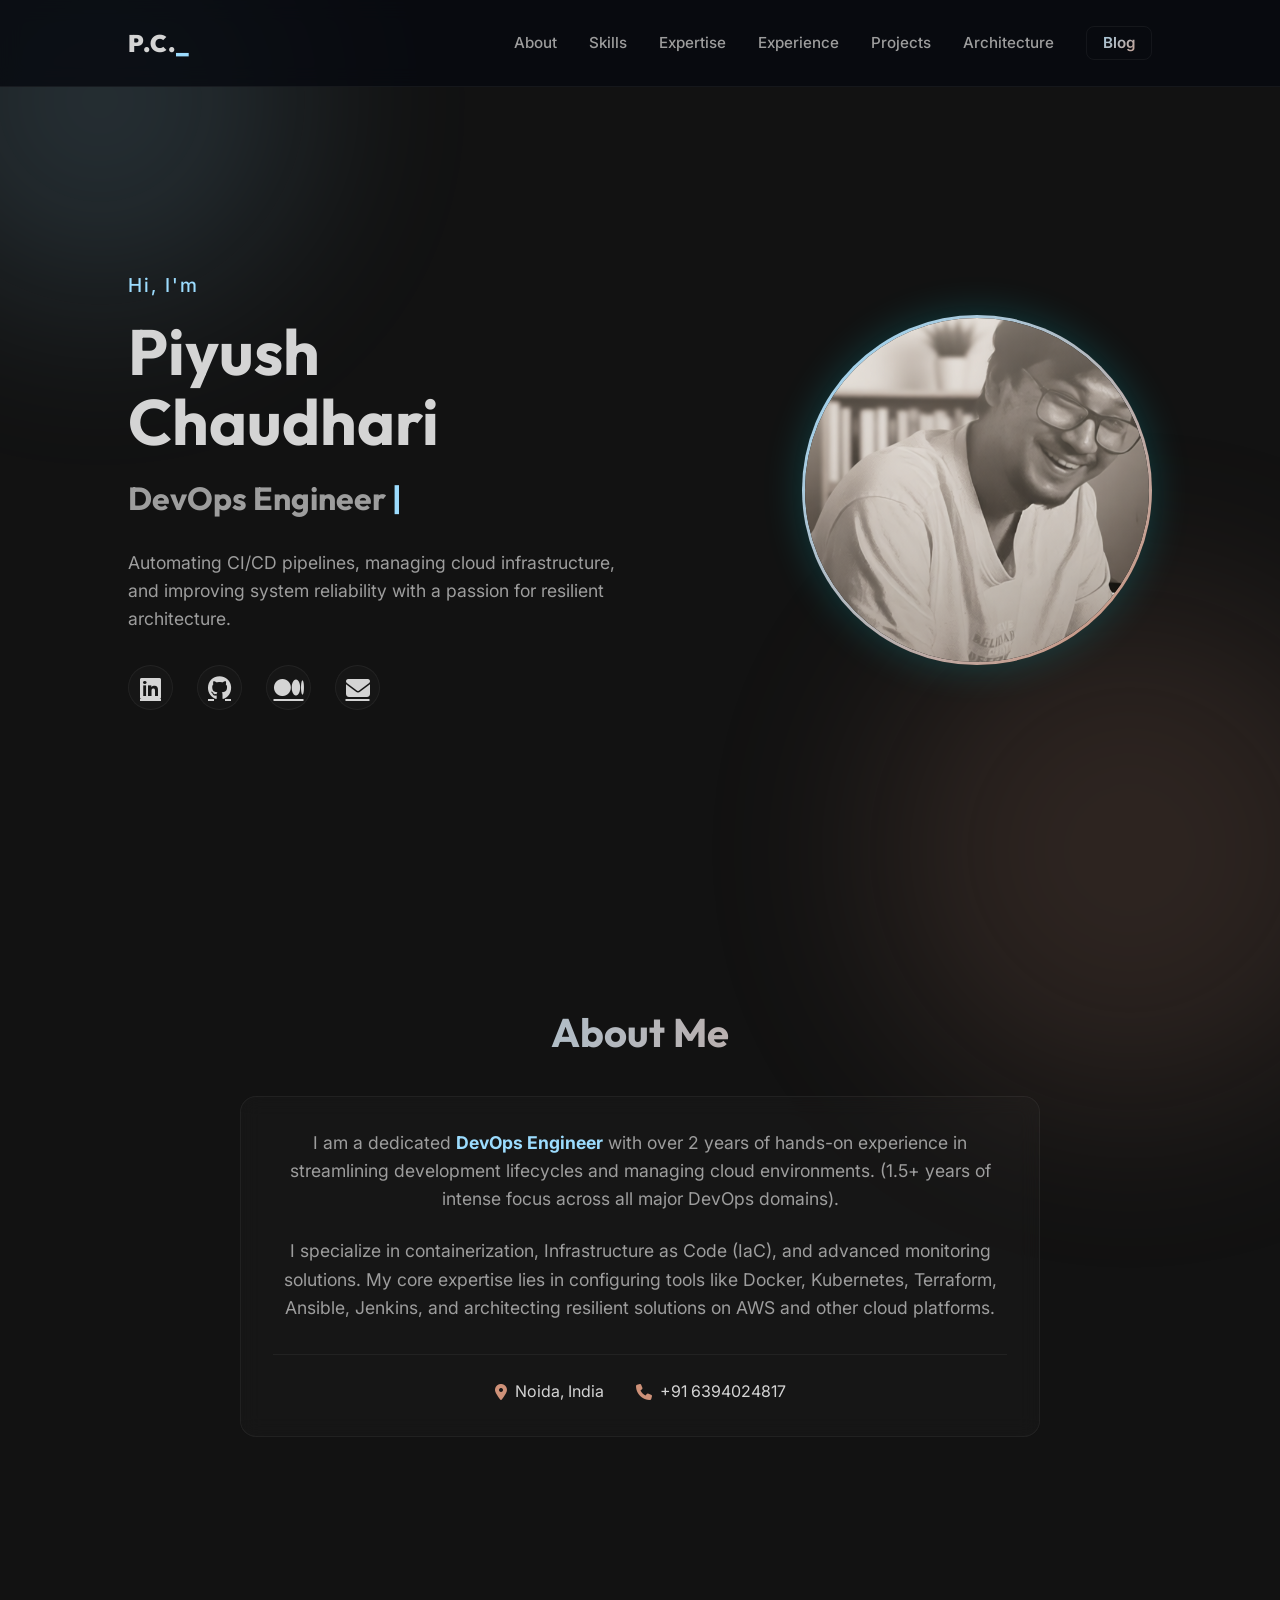
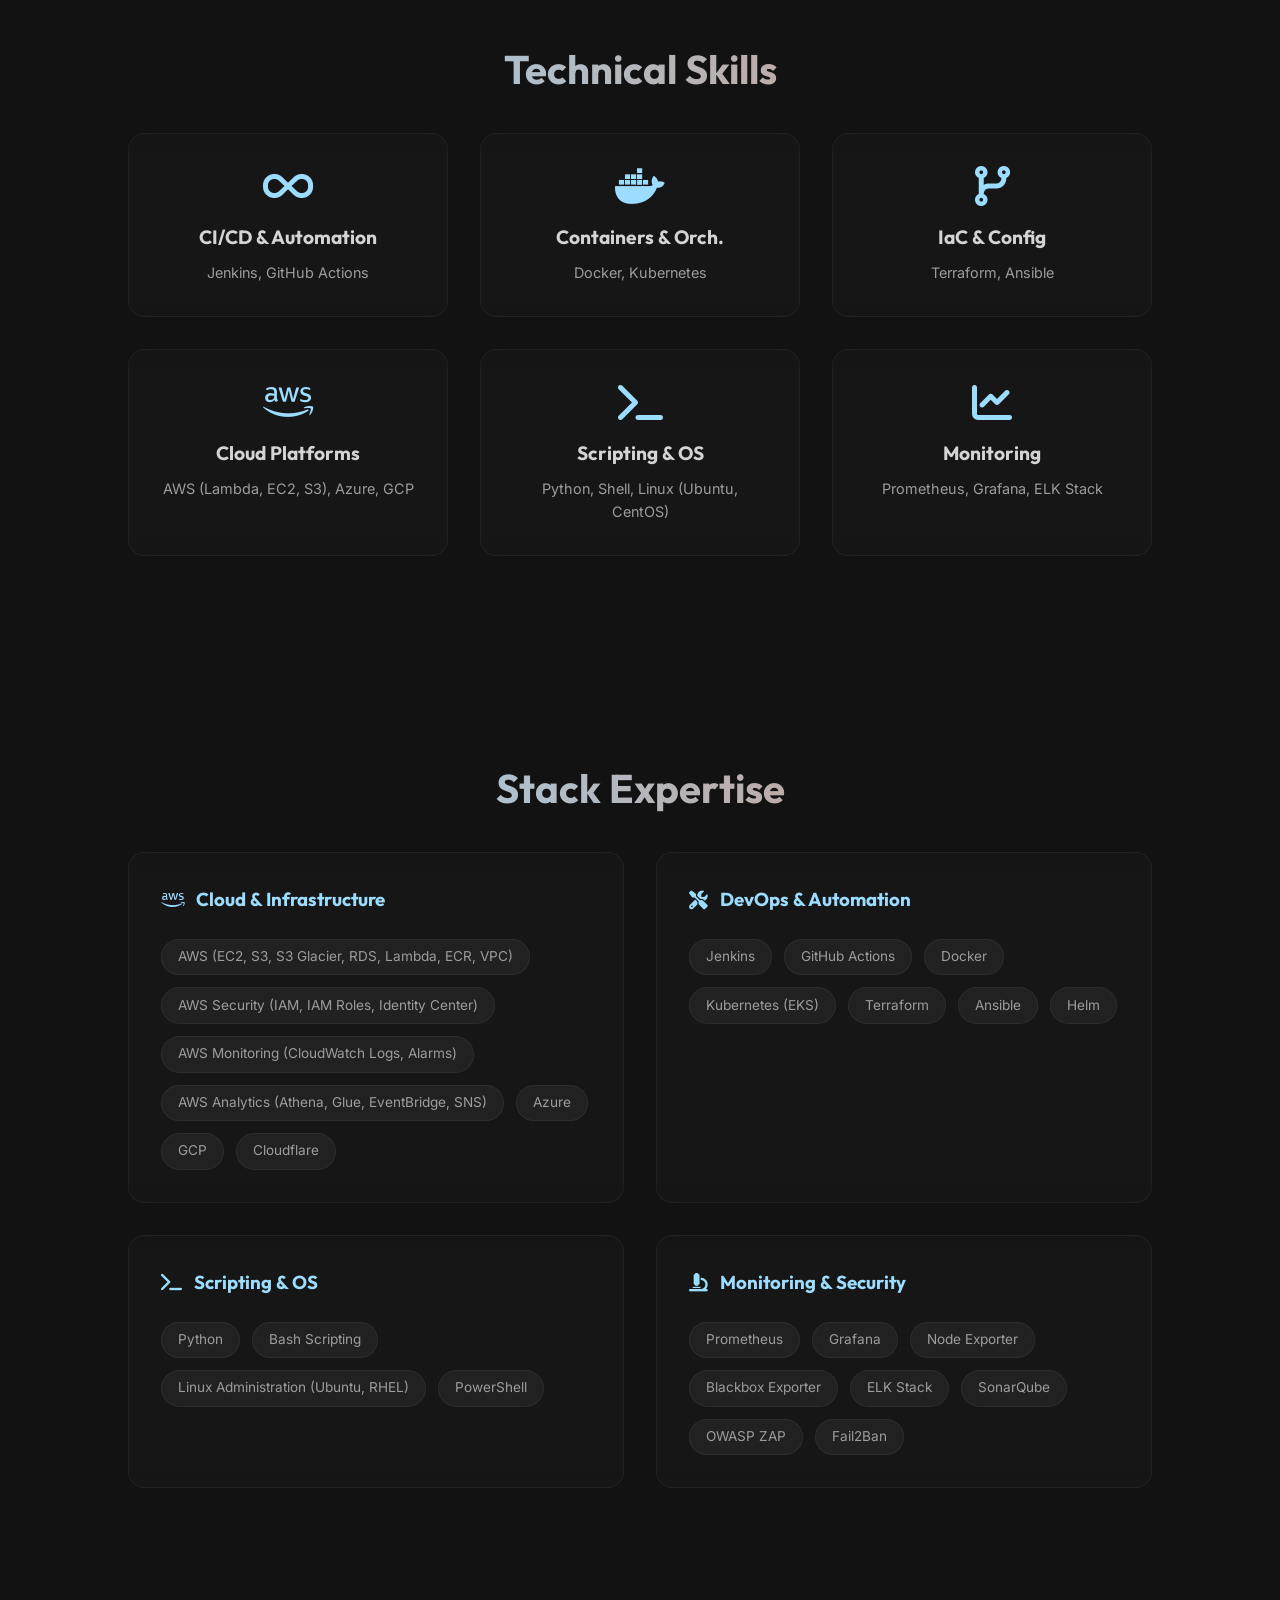
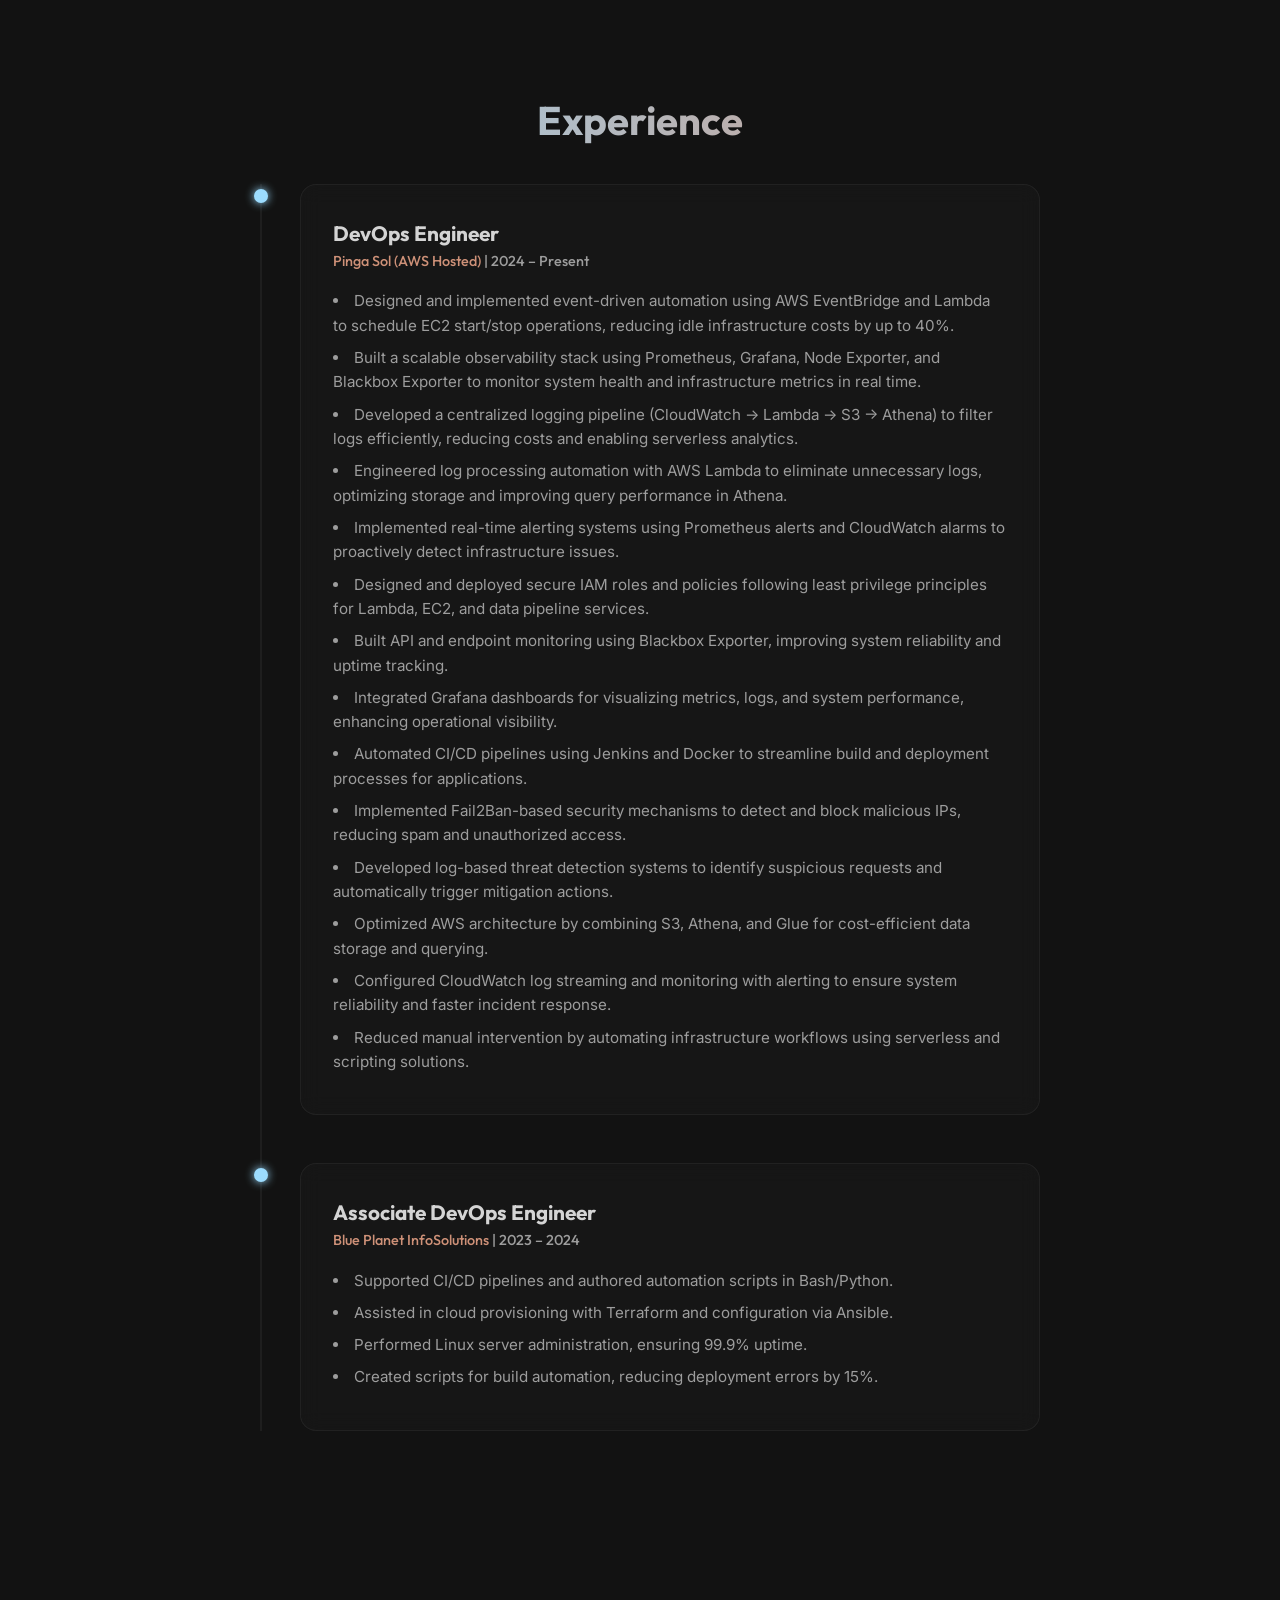
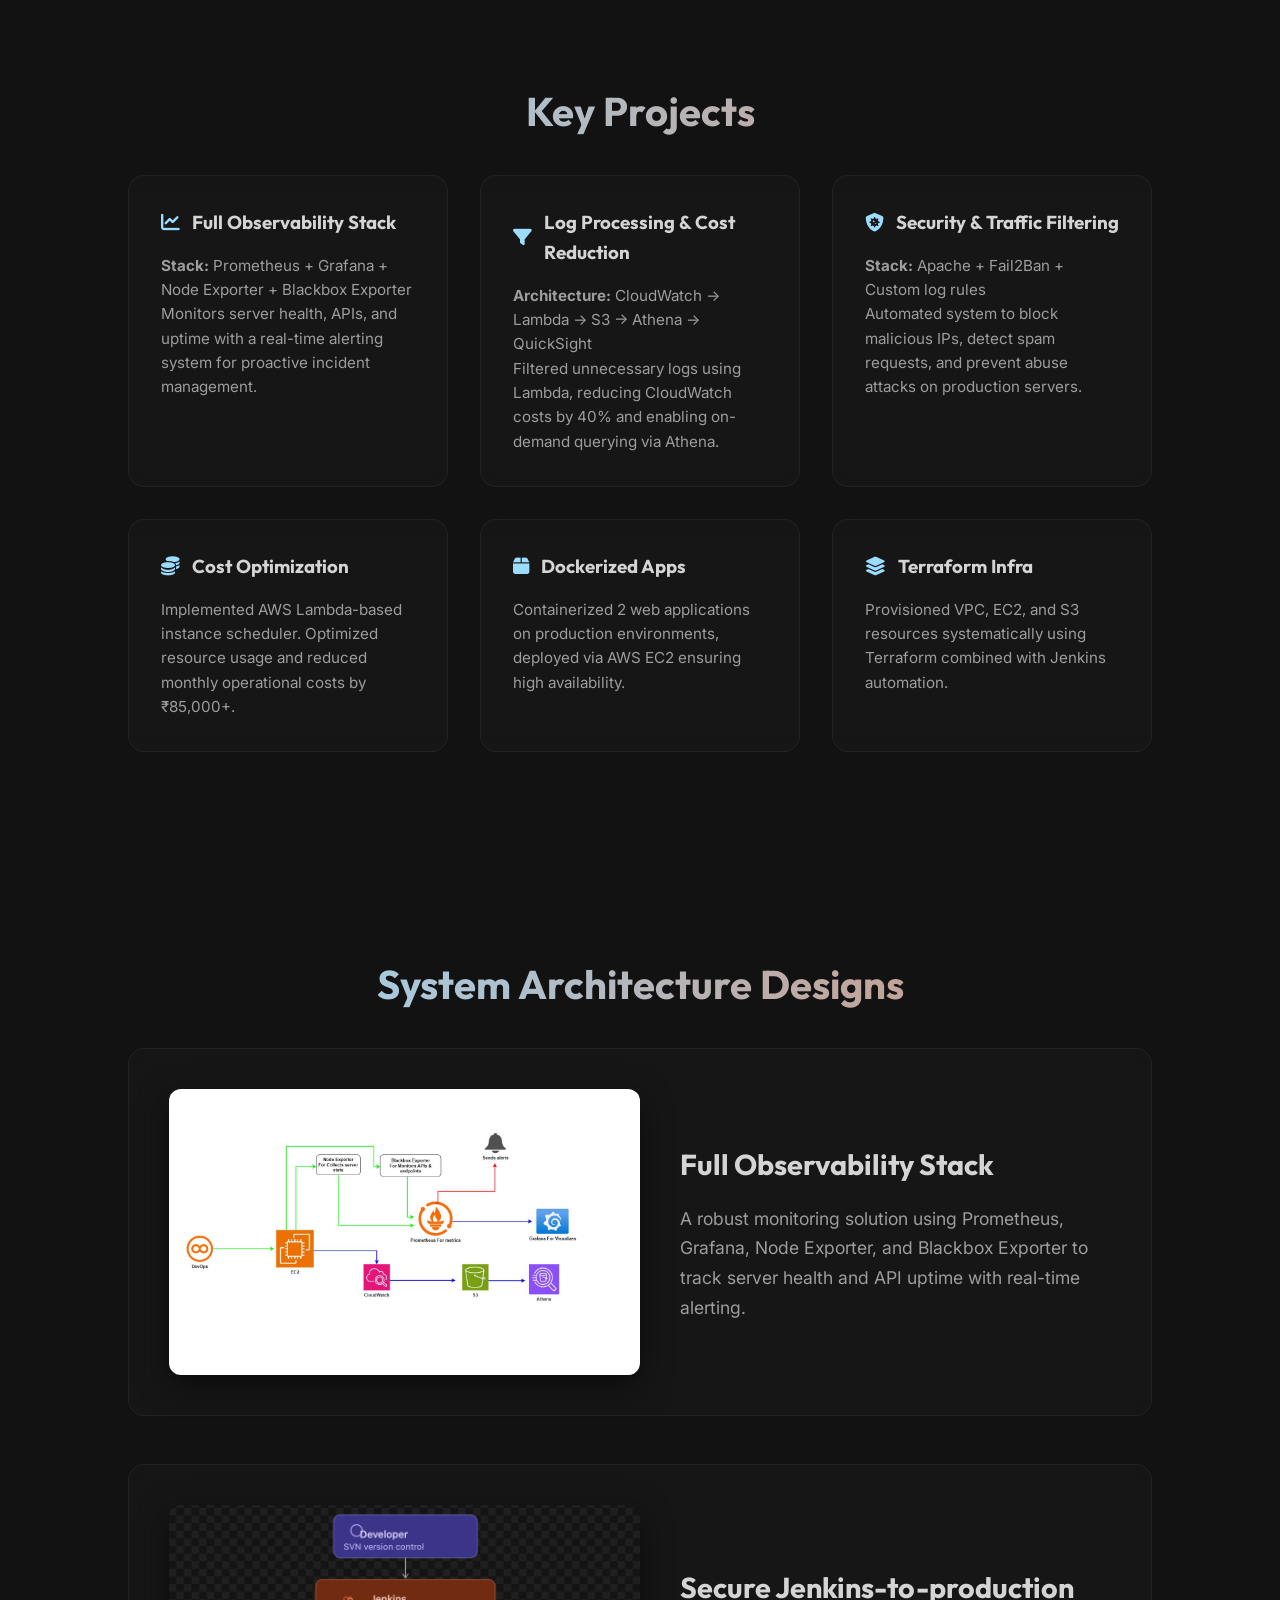
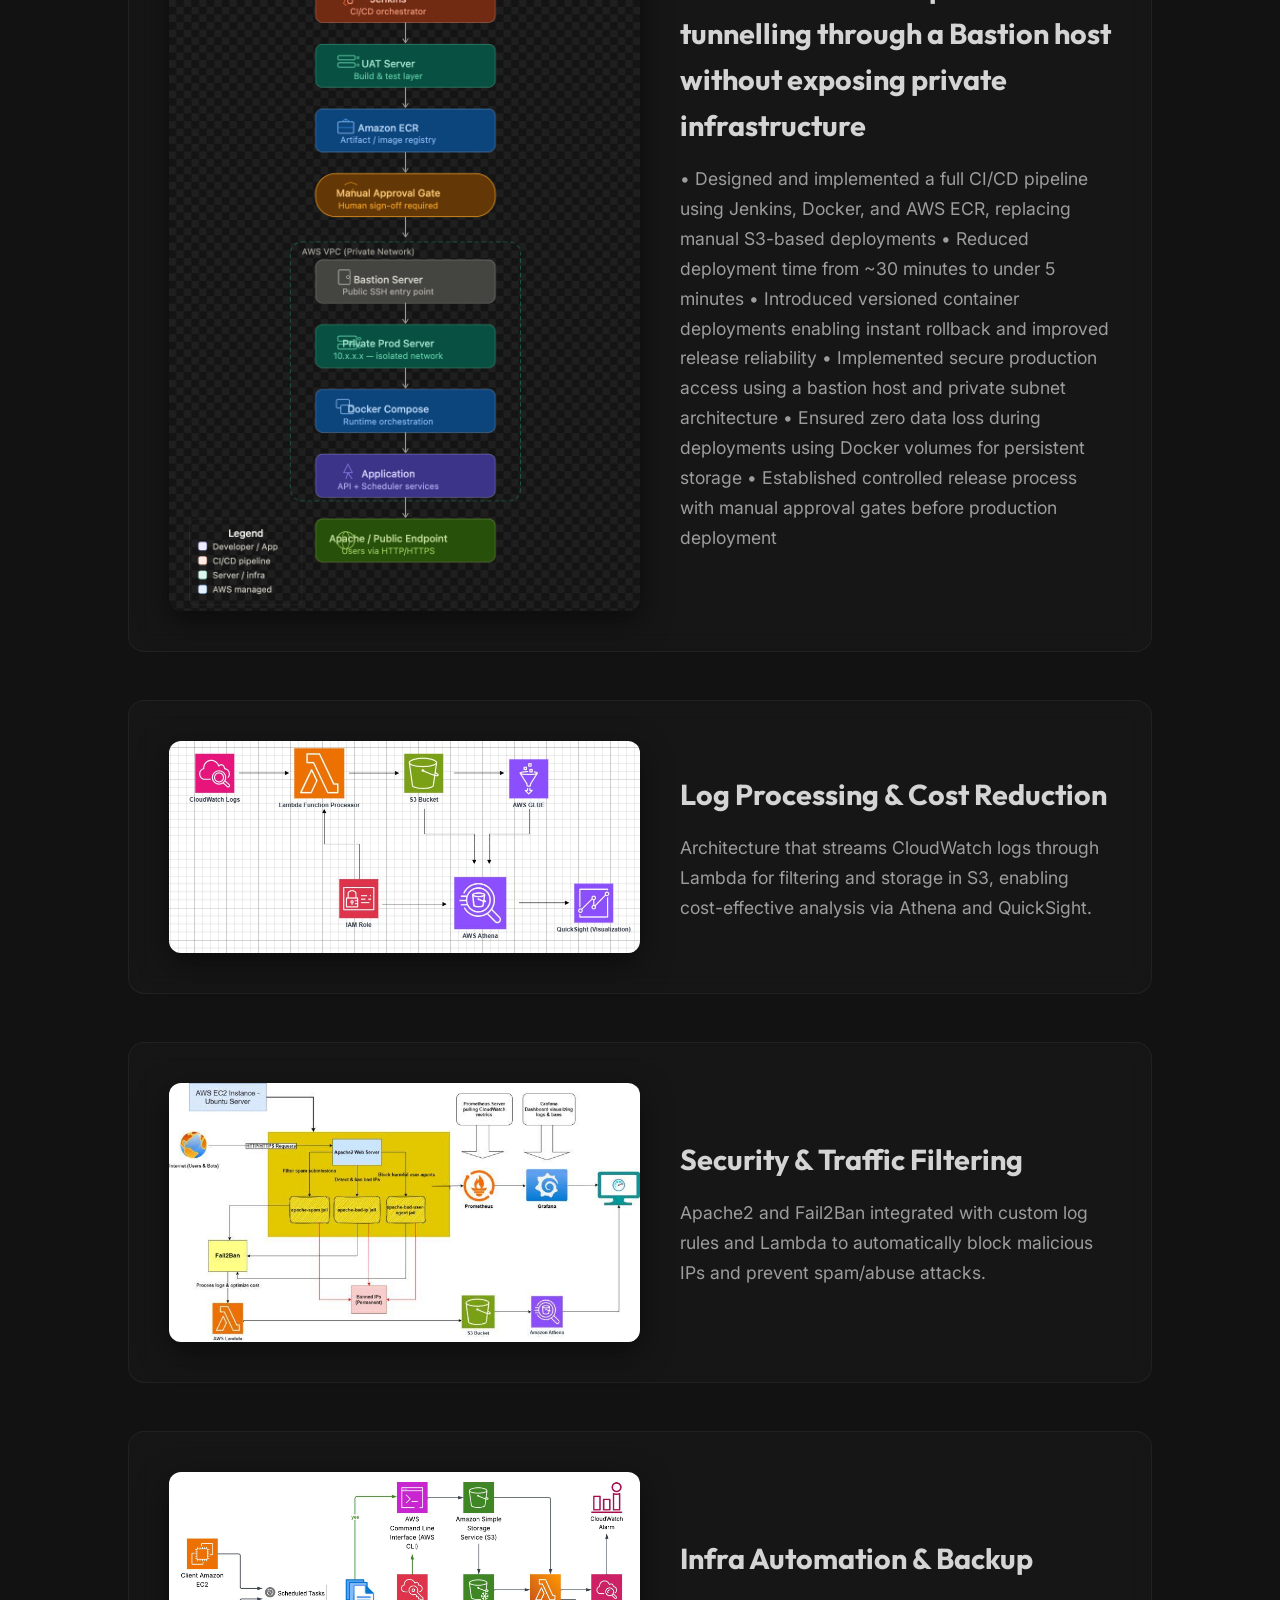
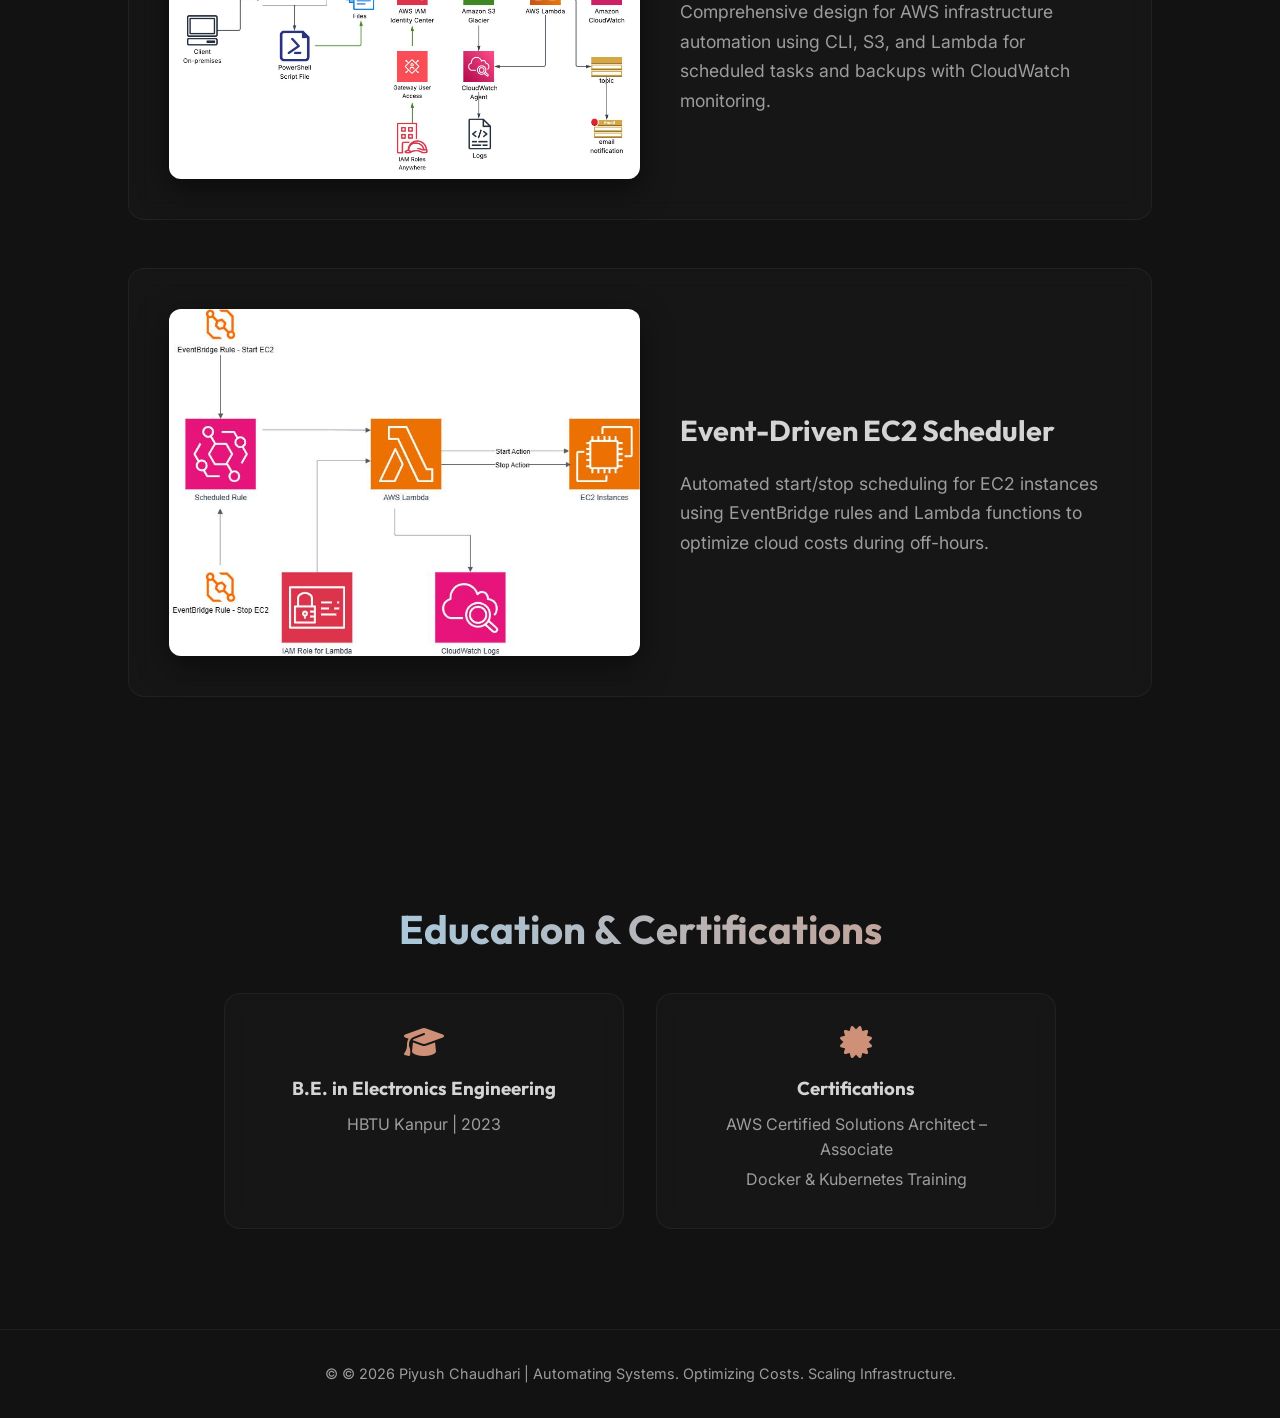
==== commit bd0c7362: "pnguatprodcicd blog insert" ====
--- a/index.html
+++ b/index.html
@@ -283,6 +283,18 @@
                     </div>
                 </div>
                 <div class="glass-card arch-card">
+                    <img src="assets/uat-prod-cicd.png" alt="Log Processing Pipeline" class="arch-img">
+                    <div class="arch-info">
+                        <h3>Secure Jenkins-to-production tunnelling through a Bastion host without exposing private infrastructure</h3>
+                        <p>• Designed and implemented a full CI/CD pipeline using Jenkins, Docker, and AWS ECR, replacing manual S3-based deployments  
+                            • Reduced deployment time from ~30 minutes to under 5 minutes  
+                            • Introduced versioned container deployments enabling instant rollback and improved release reliability  
+                            • Implemented secure production access using a bastion host and private subnet architecture  
+                            • Ensured zero data loss during deployments using Docker volumes for persistent storage  
+                            • Established controlled release process with manual approval gates before production deployment  </p>
+                    </div>
+                </div>
+                <div class="glass-card arch-card">
                     <img src="assets/log-pipeline-arch.jpeg" alt="Log Processing Pipeline" class="arch-img">
                     <div class="arch-info">
                         <h3>Log Processing & Cost Reduction</h3>
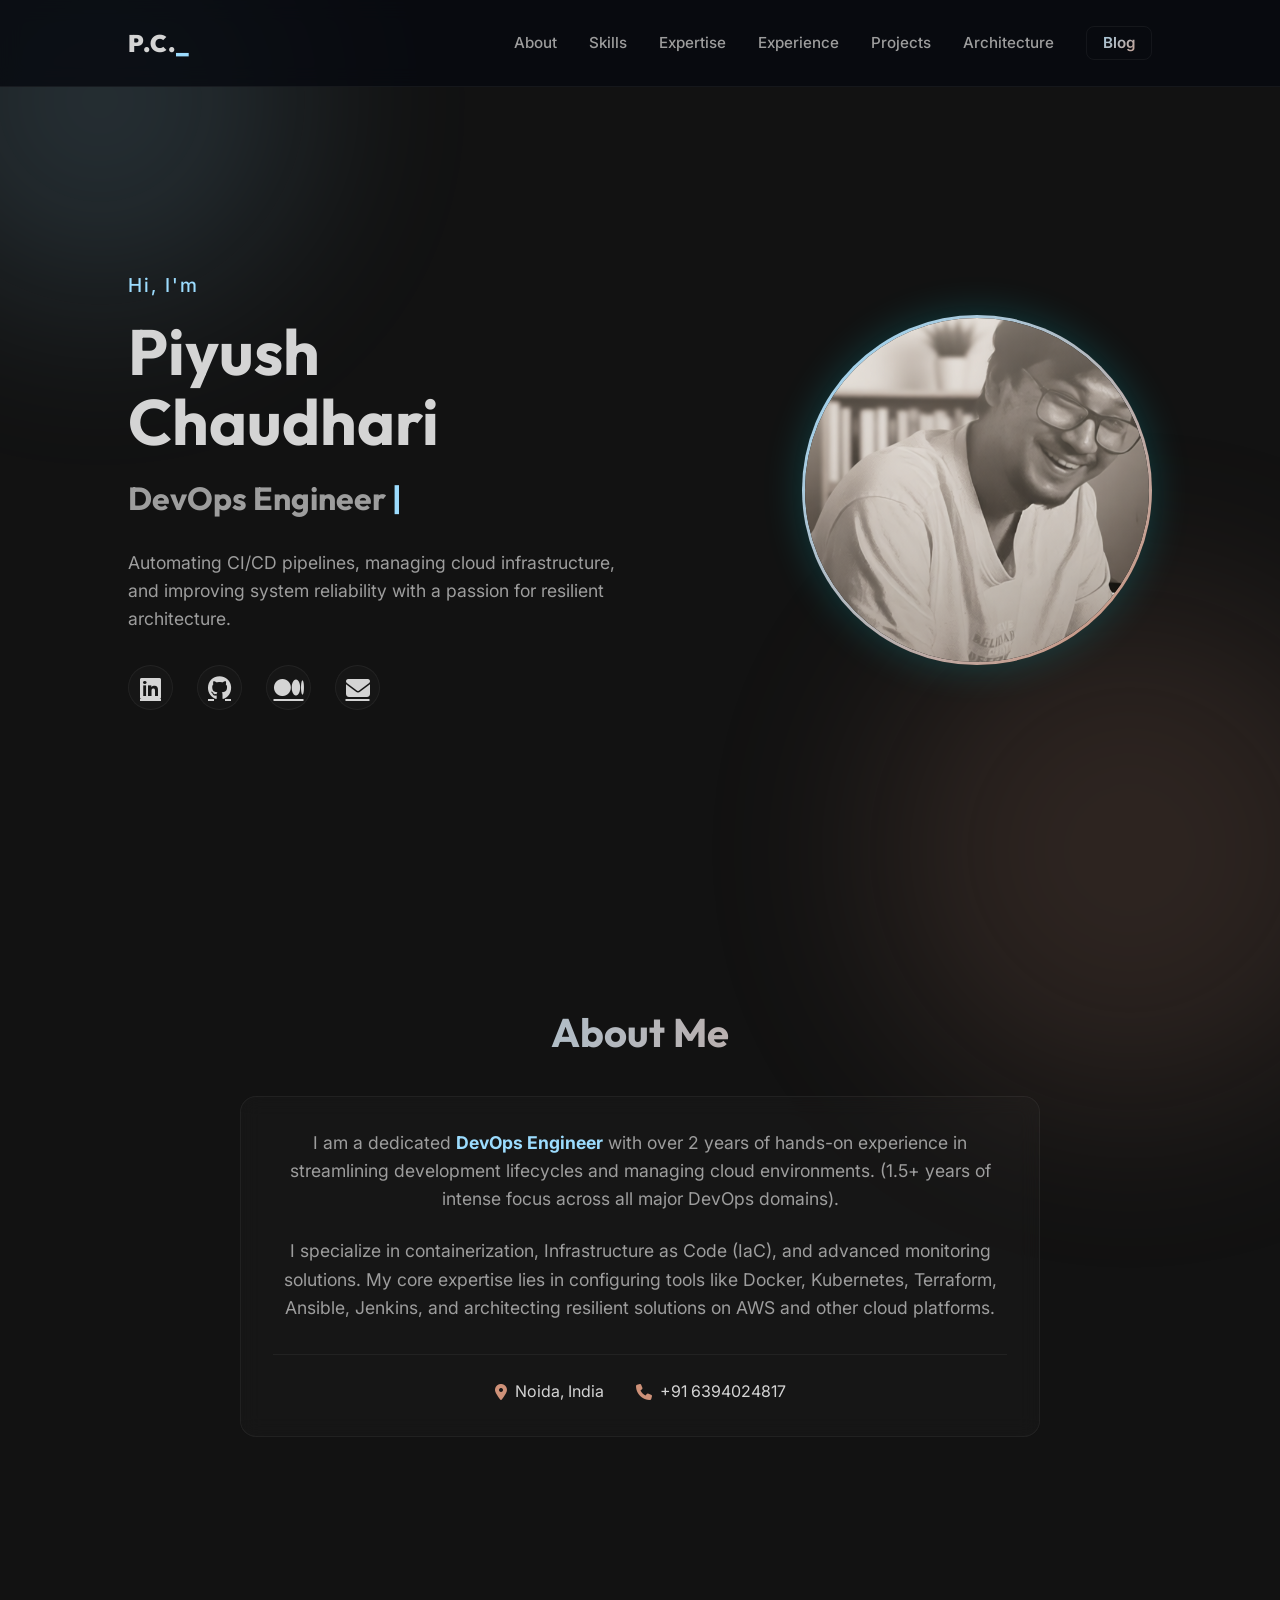
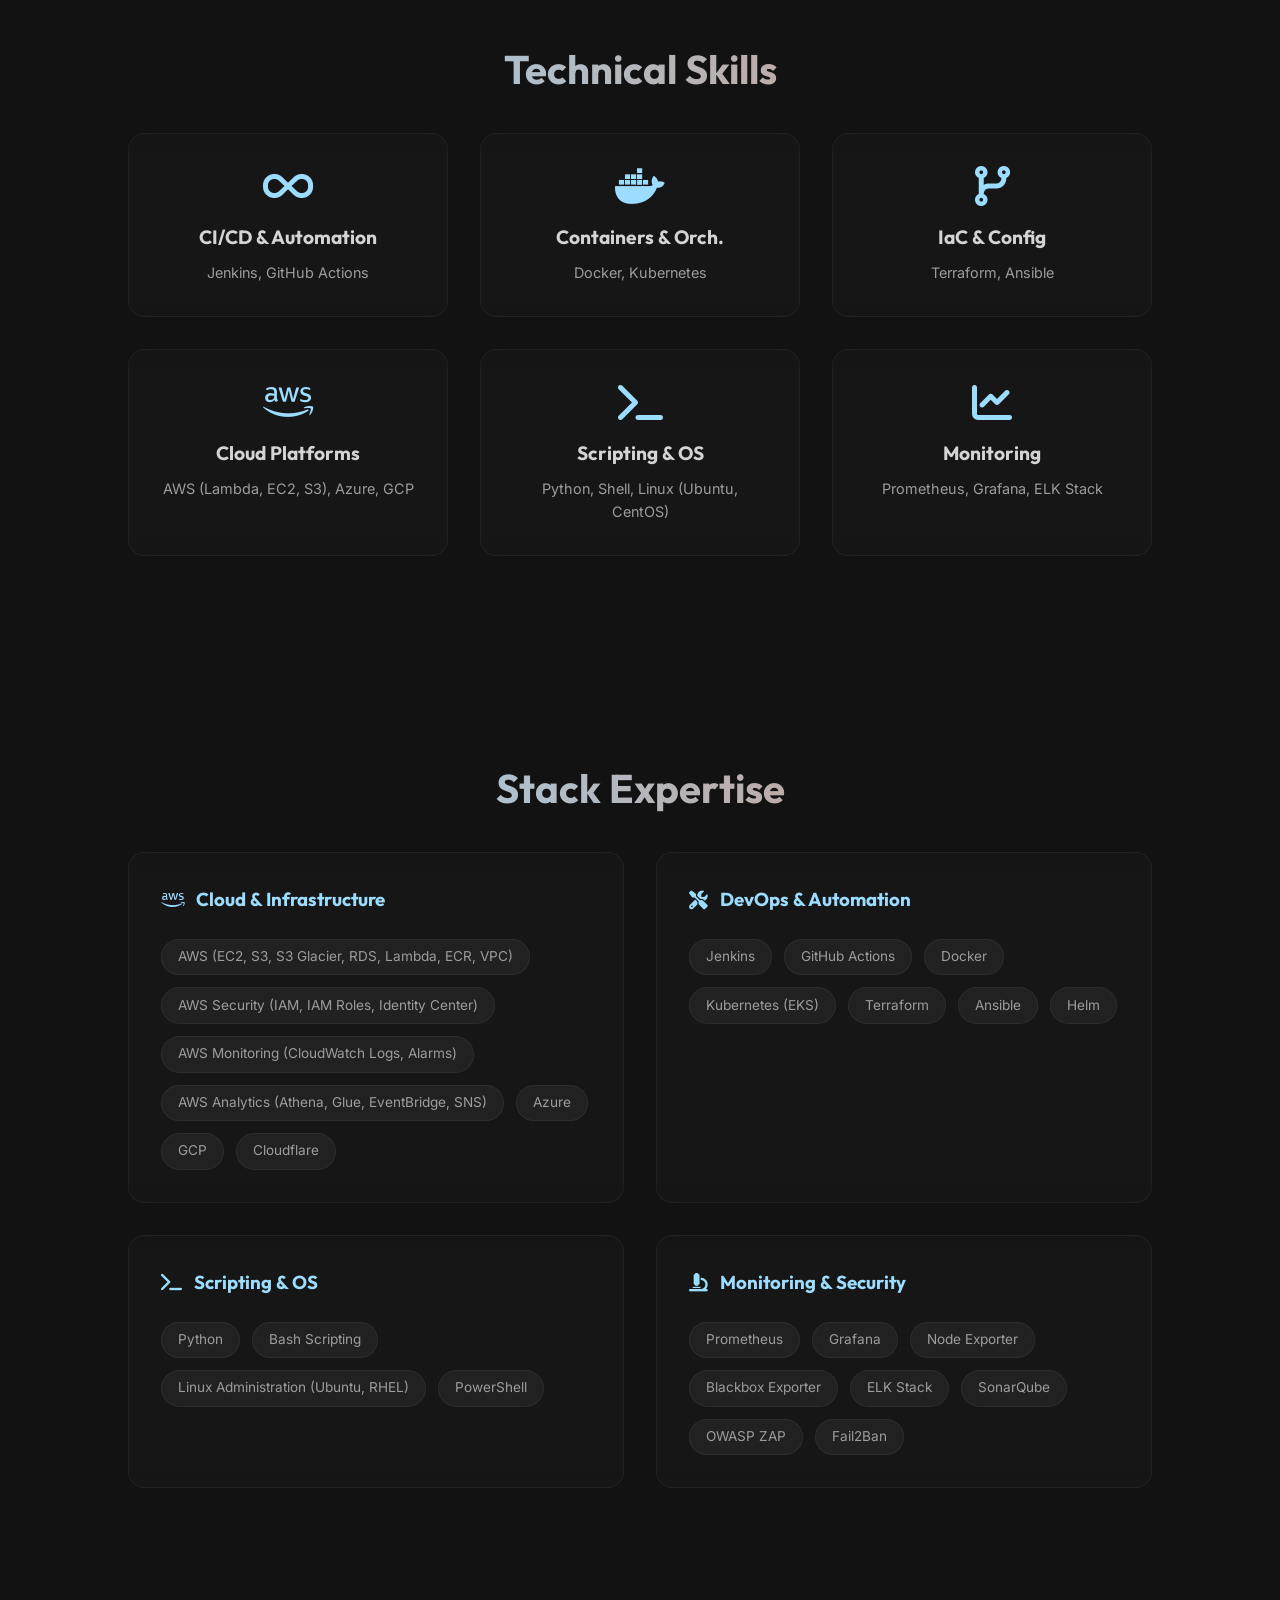
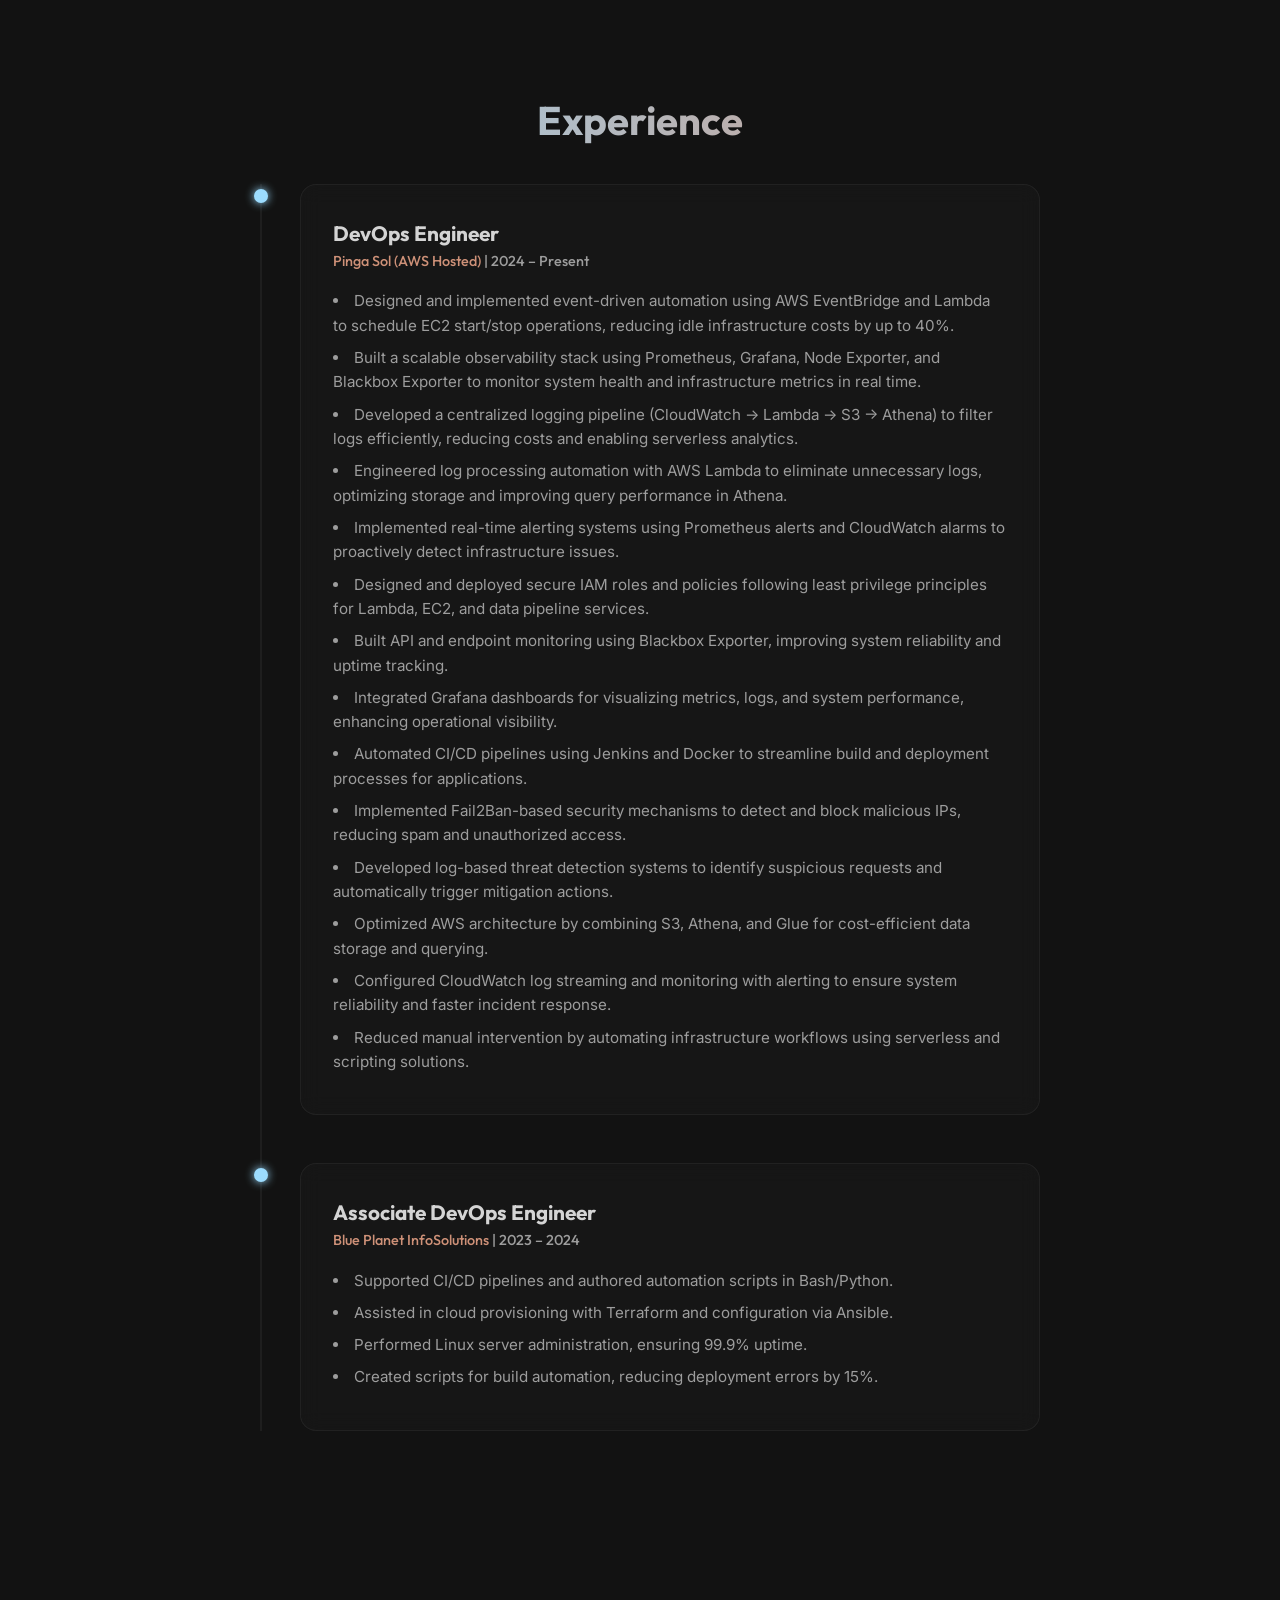
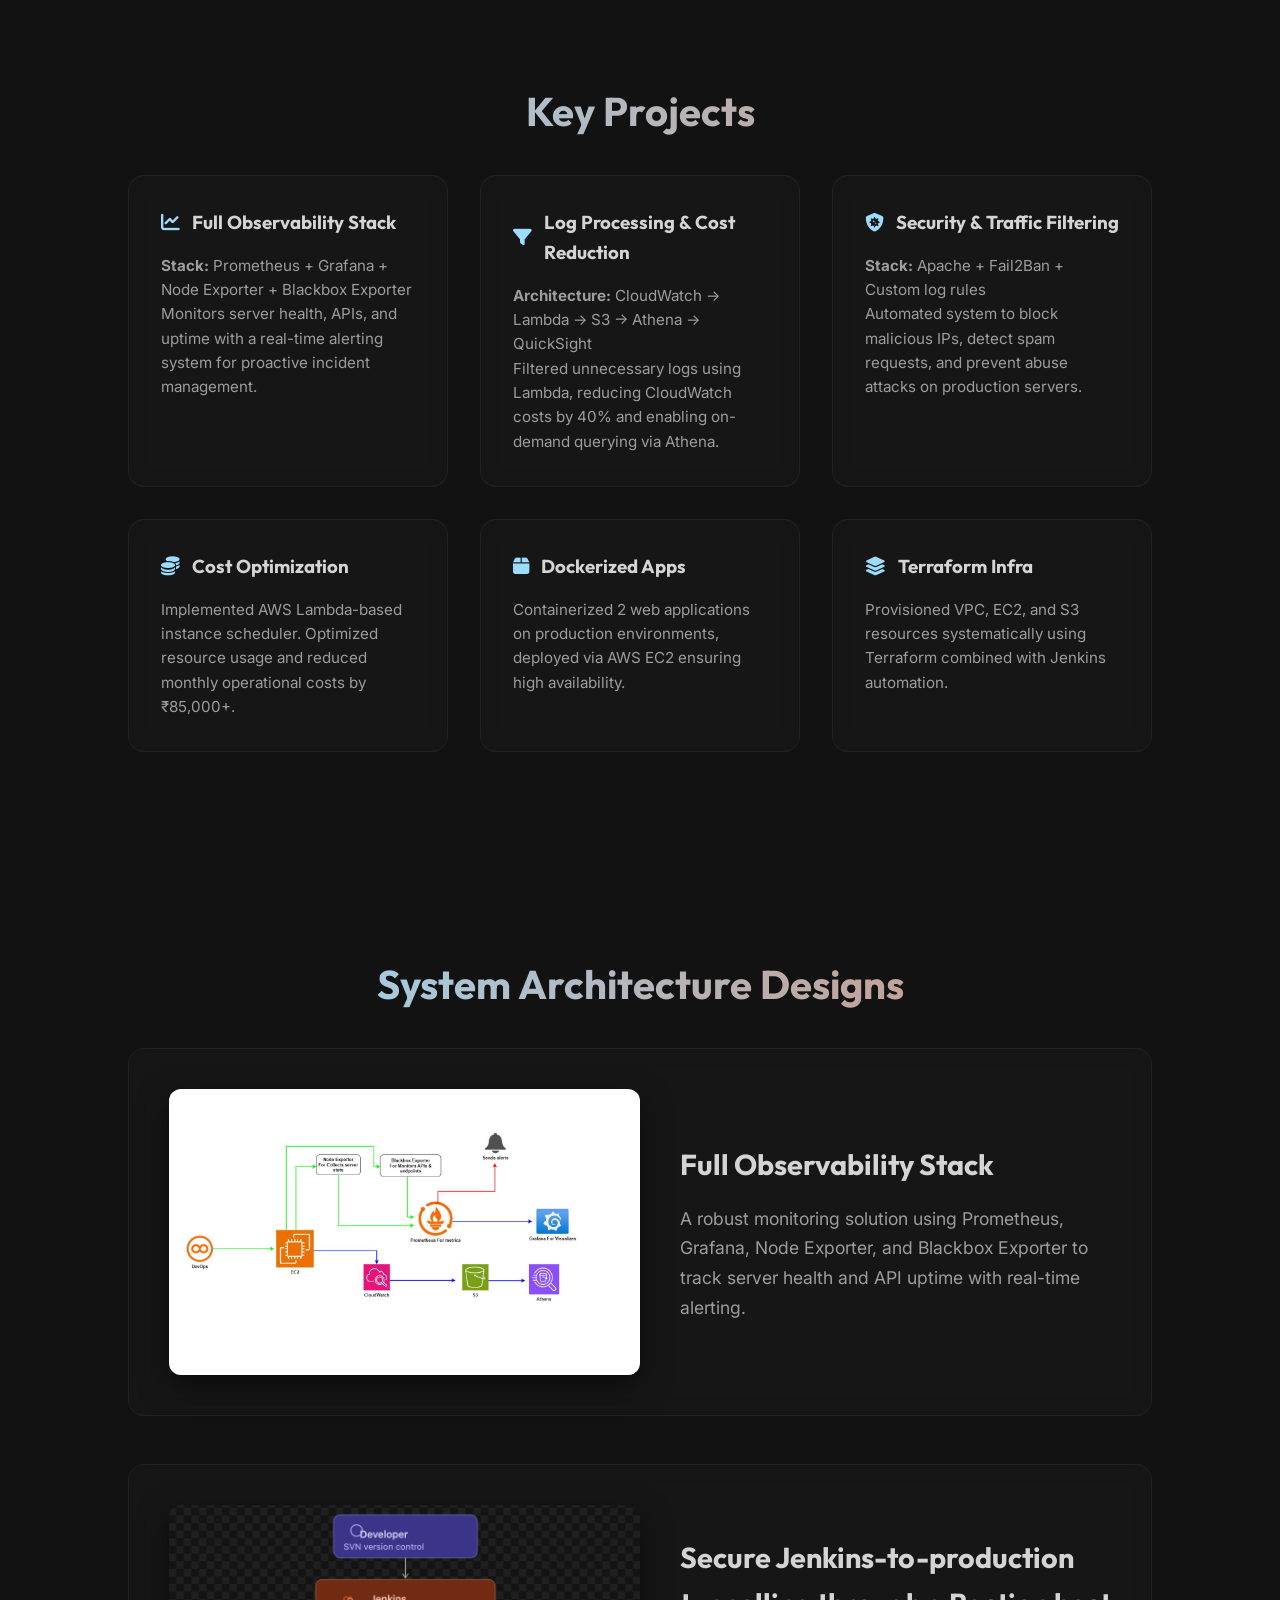
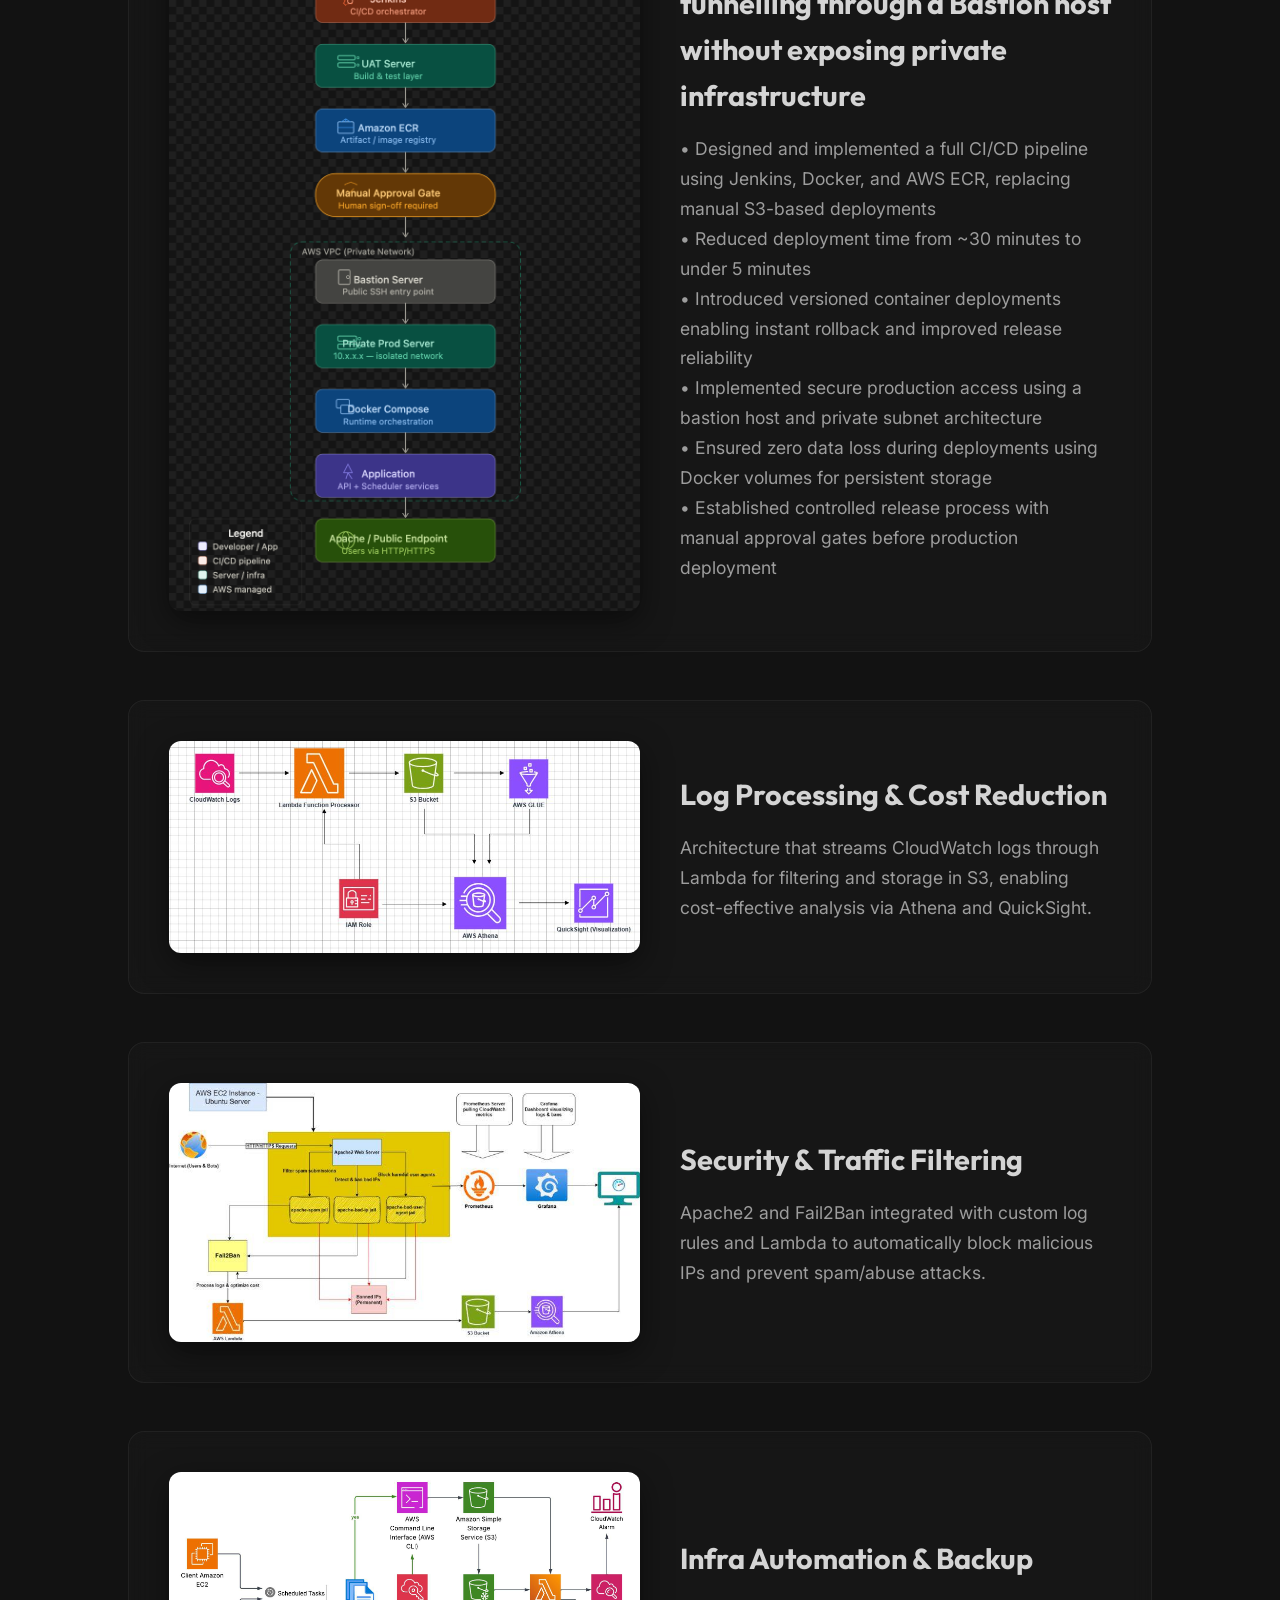
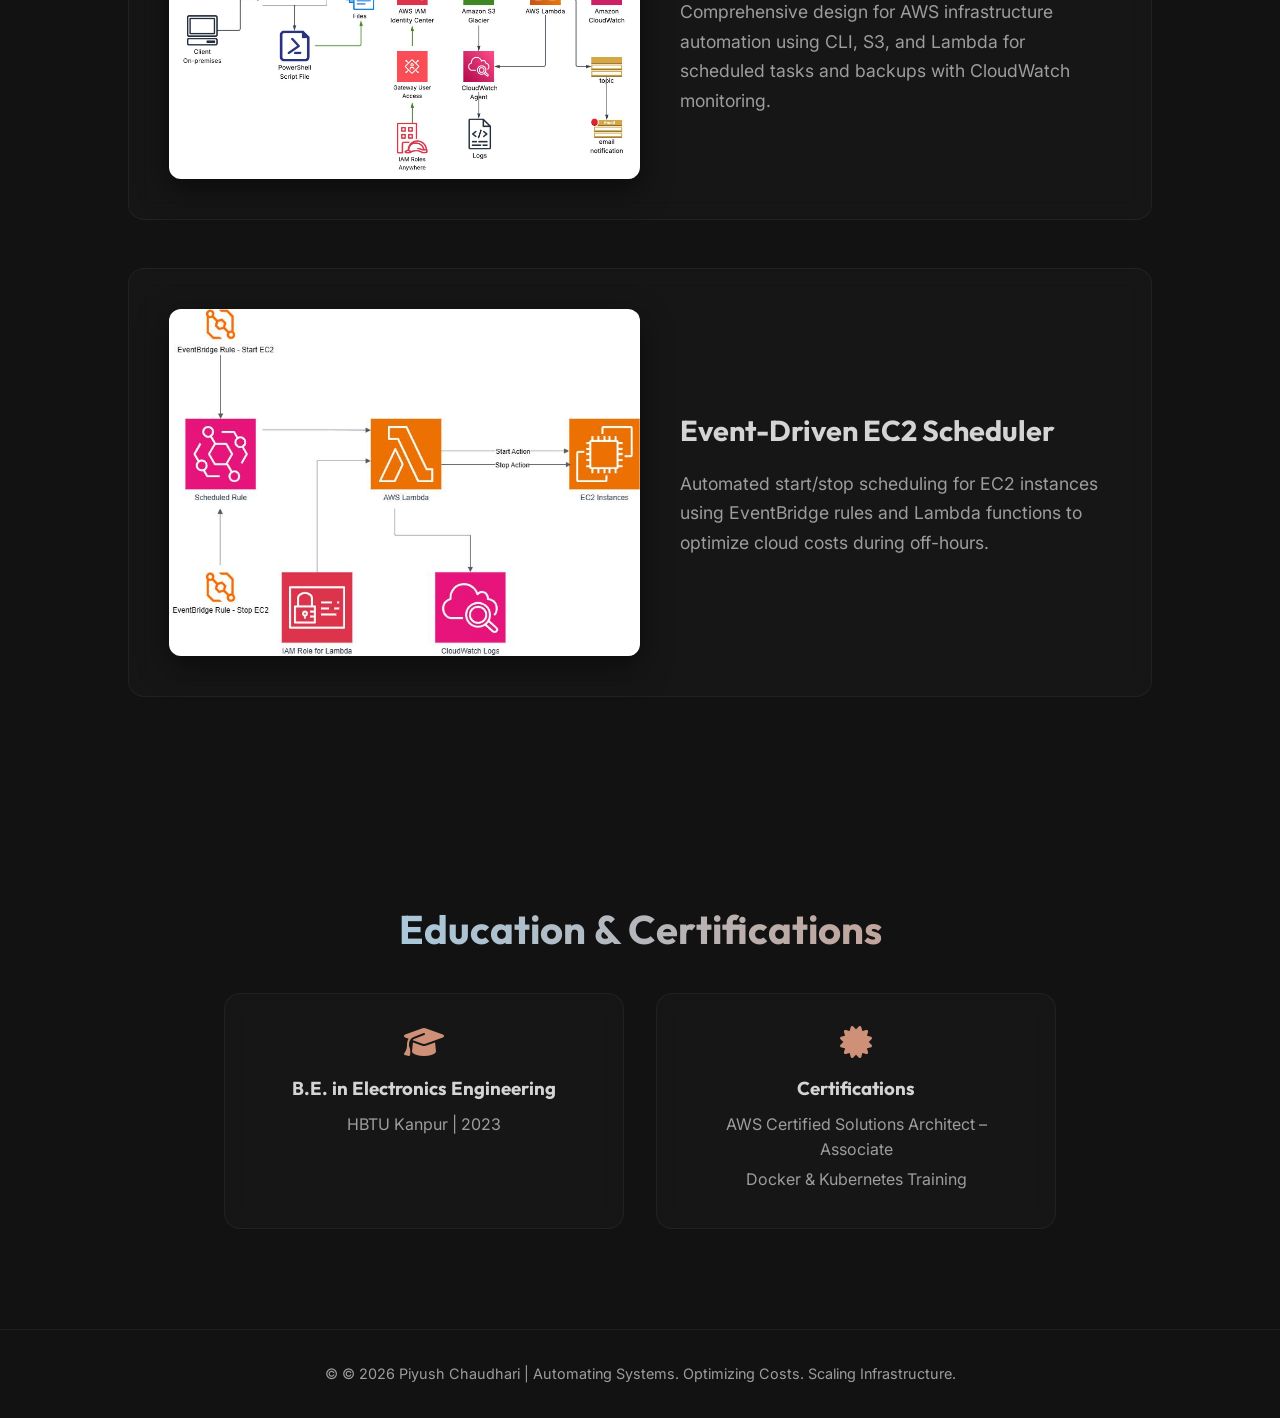
==== commit 1861f722: "newbrpnguatprodcicd blog insert" ====
--- a/index.html
+++ b/index.html
@@ -283,15 +283,16 @@
                     </div>
                 </div>
                 <div class="glass-card arch-card">
-                    <img src="assets/uat-prod-cicd.png" alt="Log Processing Pipeline" class="arch-img">
+                    <img src="assets/uat-prod-cicd.png" alt="Jenkins-to-production tunnelling" class="arch-img">
                     <div class="arch-info">
                         <h3>Secure Jenkins-to-production tunnelling through a Bastion host without exposing private infrastructure</h3>
-                        <p>• Designed and implemented a full CI/CD pipeline using Jenkins, Docker, and AWS ECR, replacing manual S3-based deployments  
-                            • Reduced deployment time from ~30 minutes to under 5 minutes  
-                            • Introduced versioned container deployments enabling instant rollback and improved release reliability  
-                            • Implemented secure production access using a bastion host and private subnet architecture  
-                            • Ensured zero data loss during deployments using Docker volumes for persistent storage  
-                            • Established controlled release process with manual approval gates before production deployment  </p>
+                        <p>• Designed and implemented a full CI/CD pipeline using Jenkins, Docker, and AWS ECR, replacing manual S3-based deployments <br>
+
+                            • Reduced deployment time from ~30 minutes to under 5 minutes  <br>
+                            • Introduced versioned container deployments enabling instant rollback and improved release reliability  <br>
+                            • Implemented secure production access using a bastion host and private subnet architecture  <br>
+                            • Ensured zero data loss during deployments using Docker volumes for persistent storage  <br>
+                            • Established controlled release process with manual approval gates before production deployment <br> </p>
                     </div>
                 </div>
                 <div class="glass-card arch-card">
